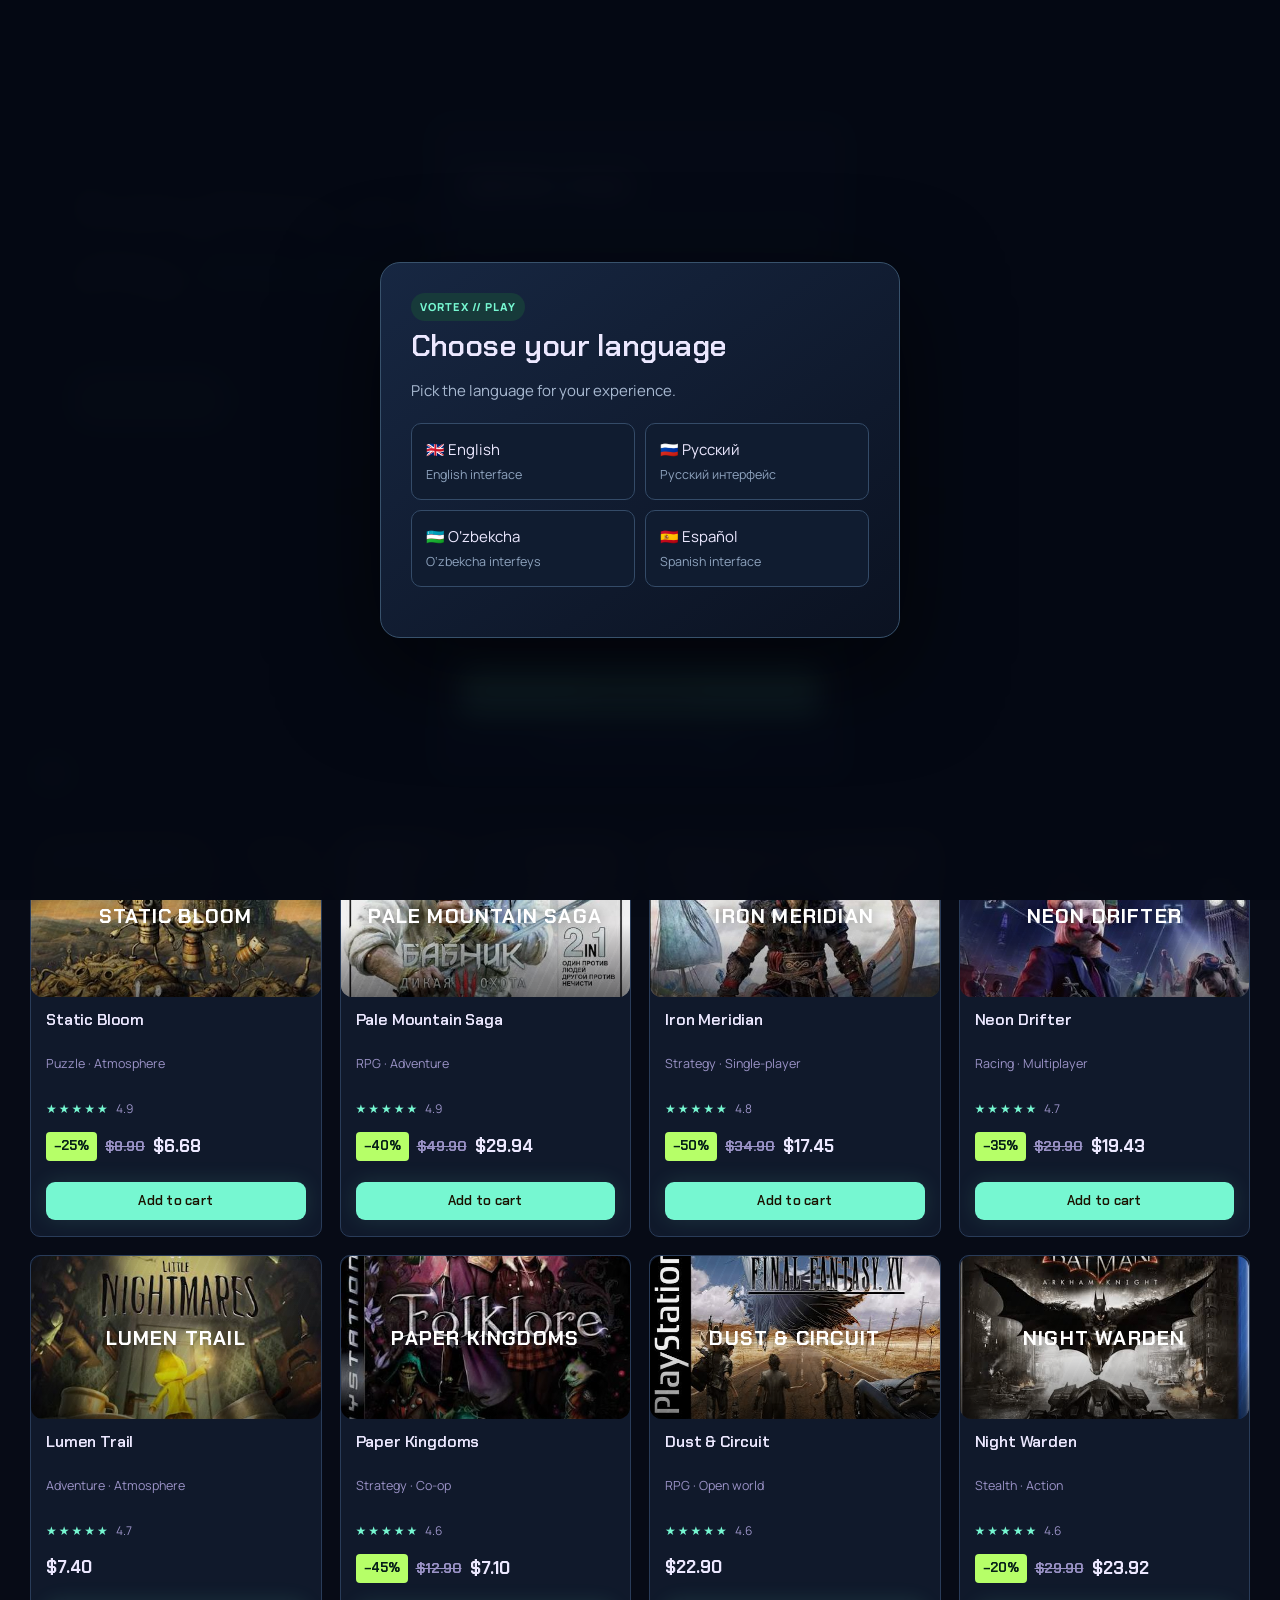
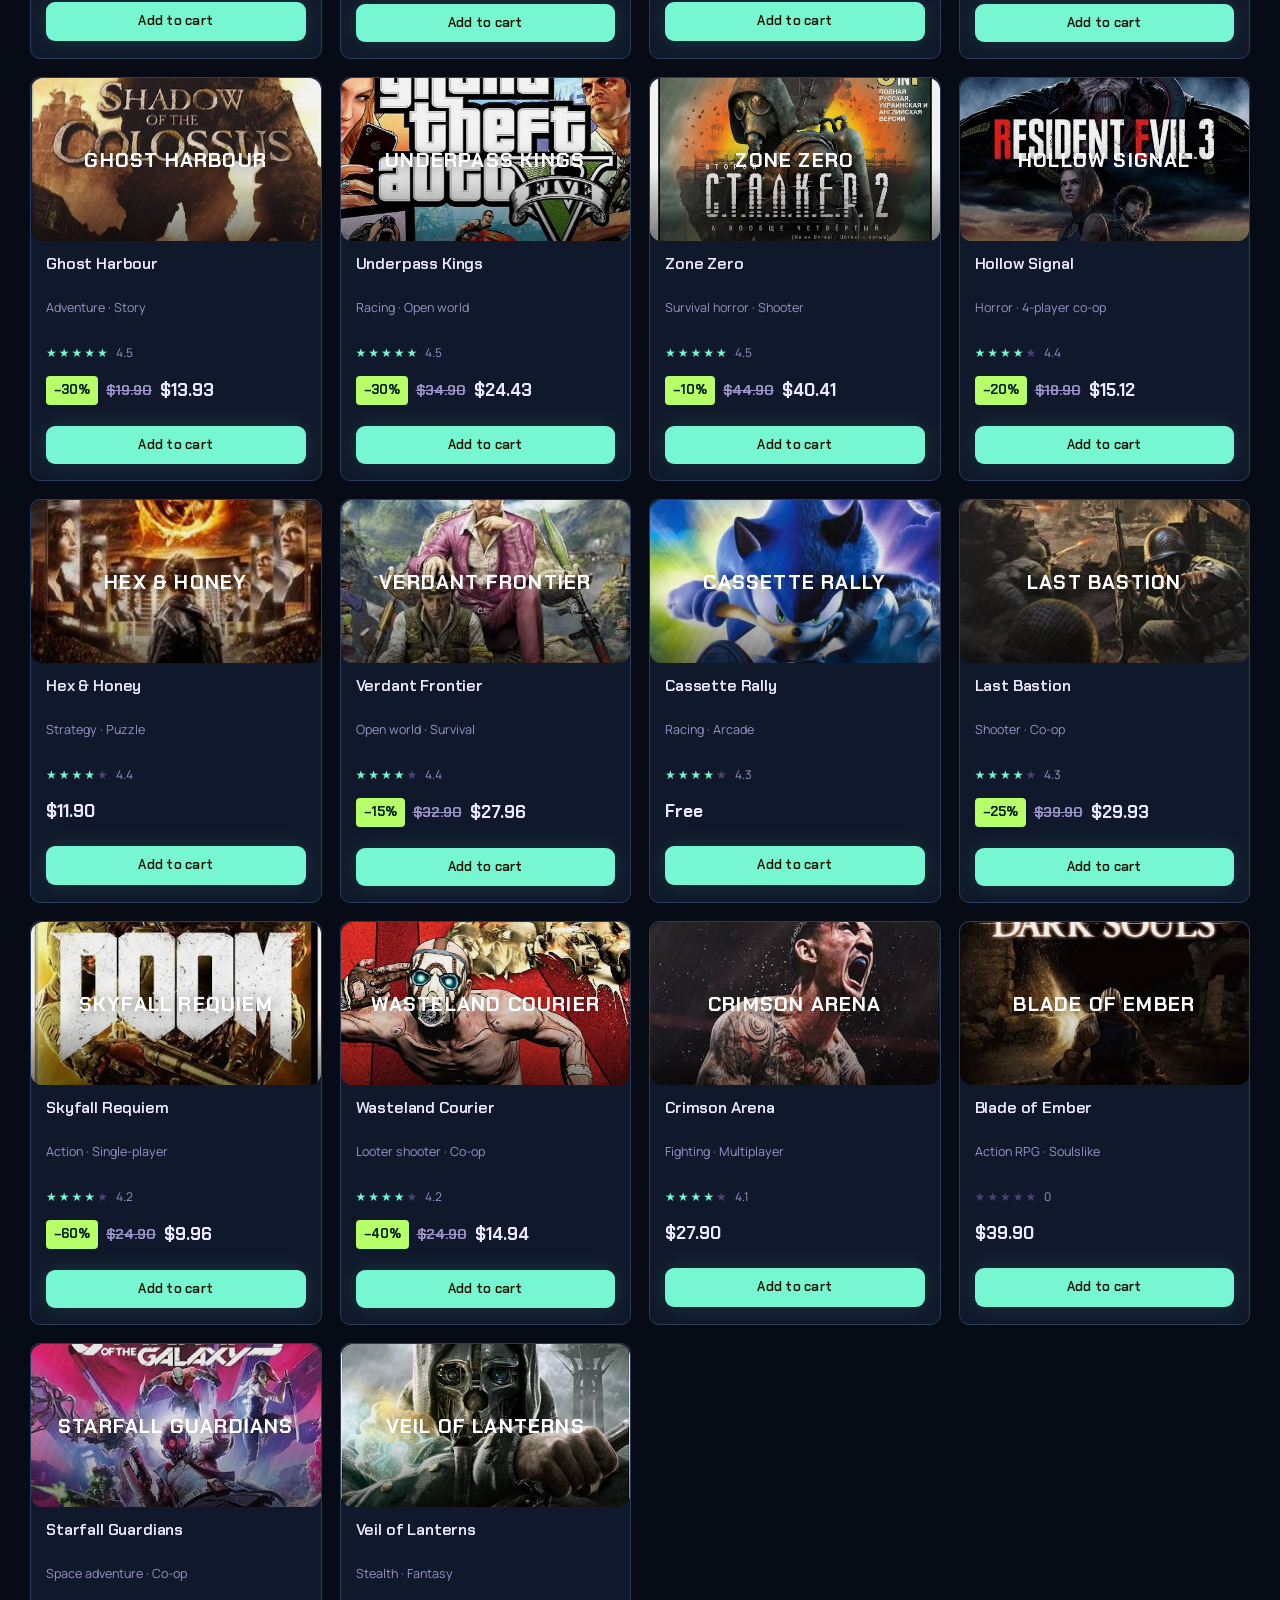
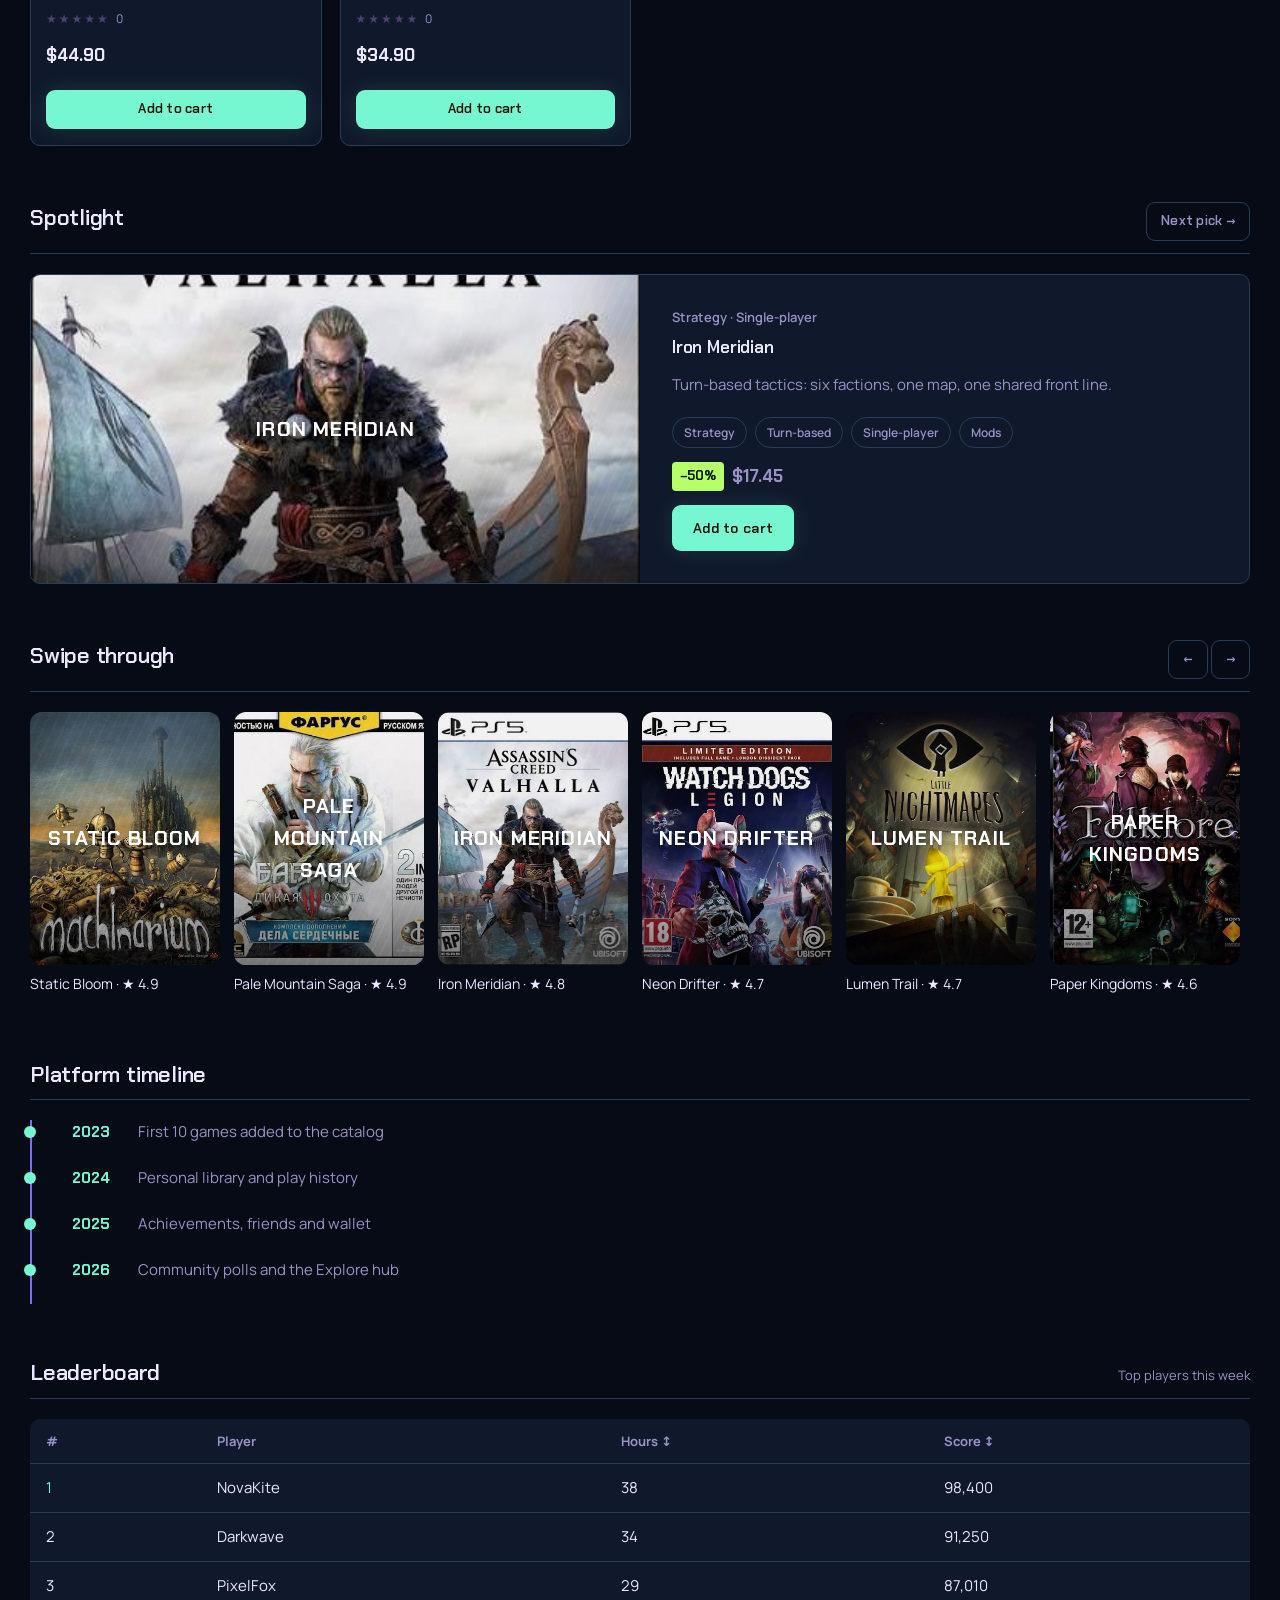
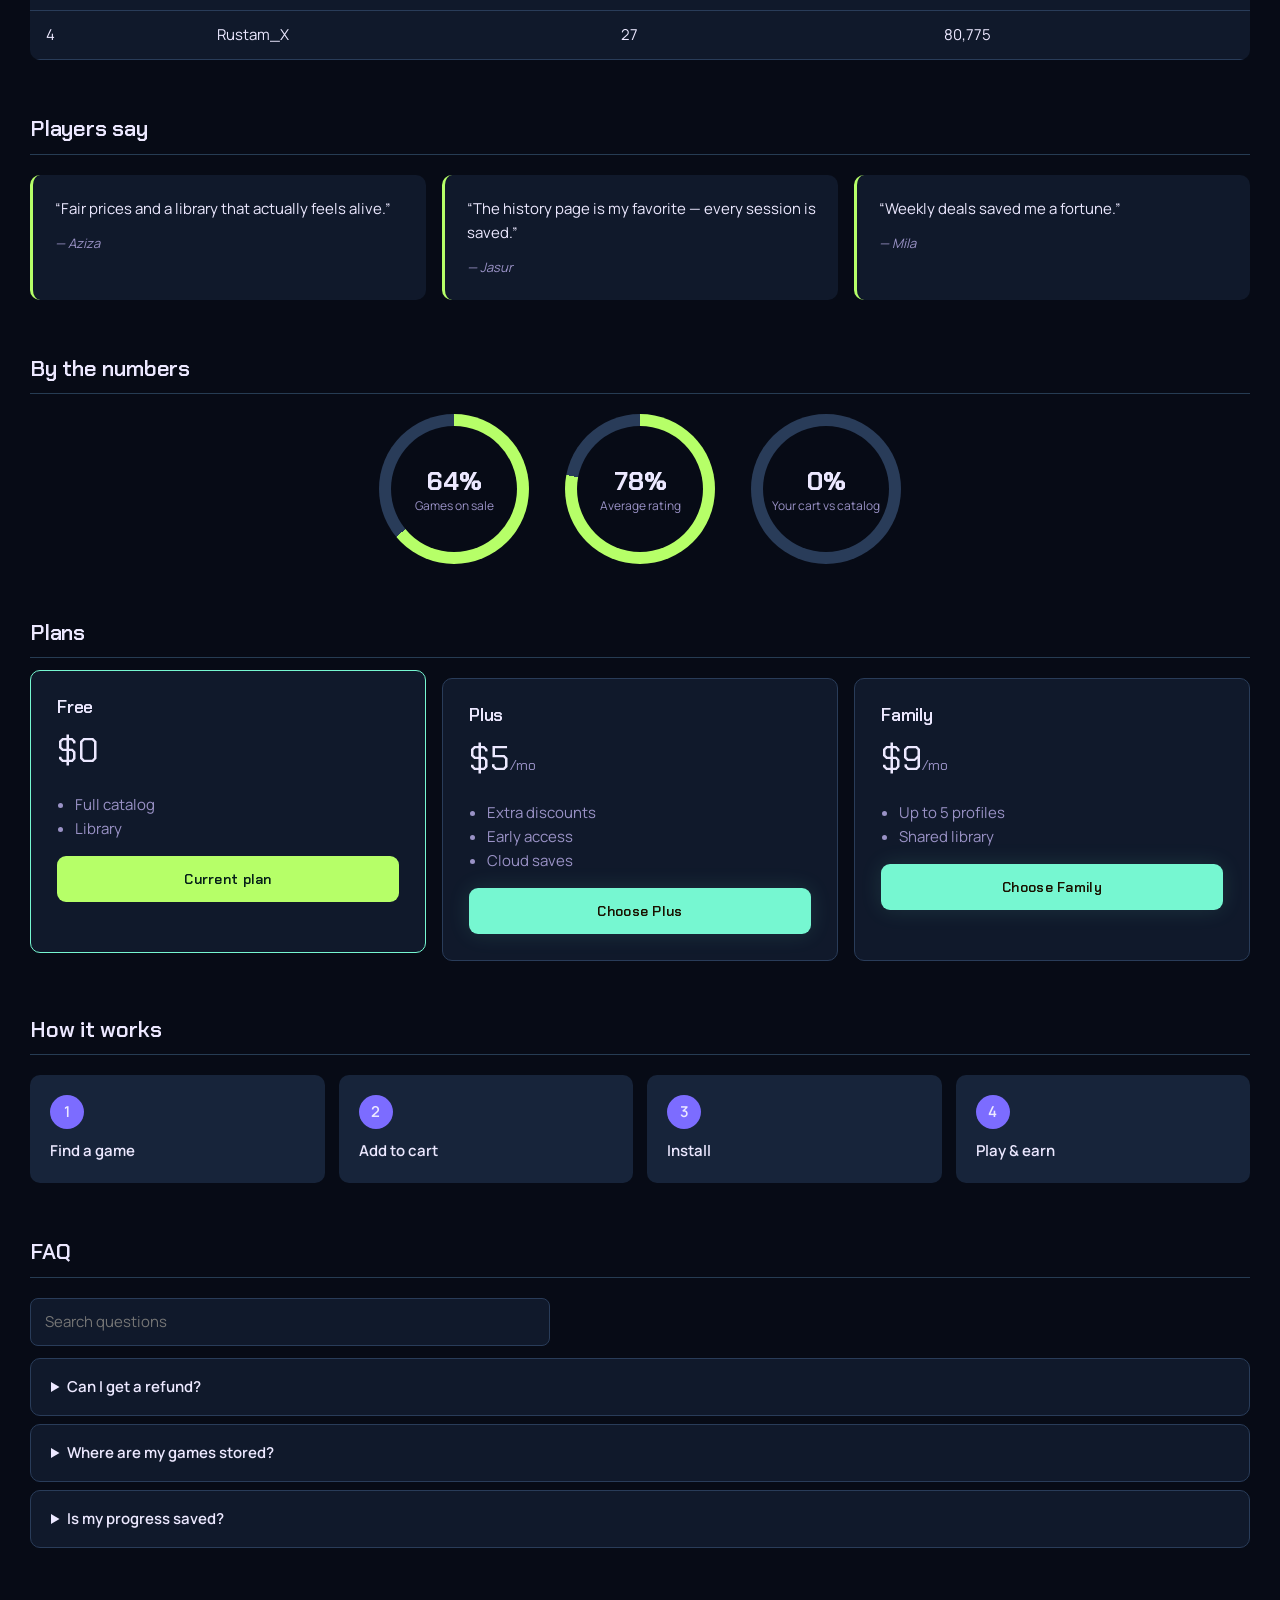
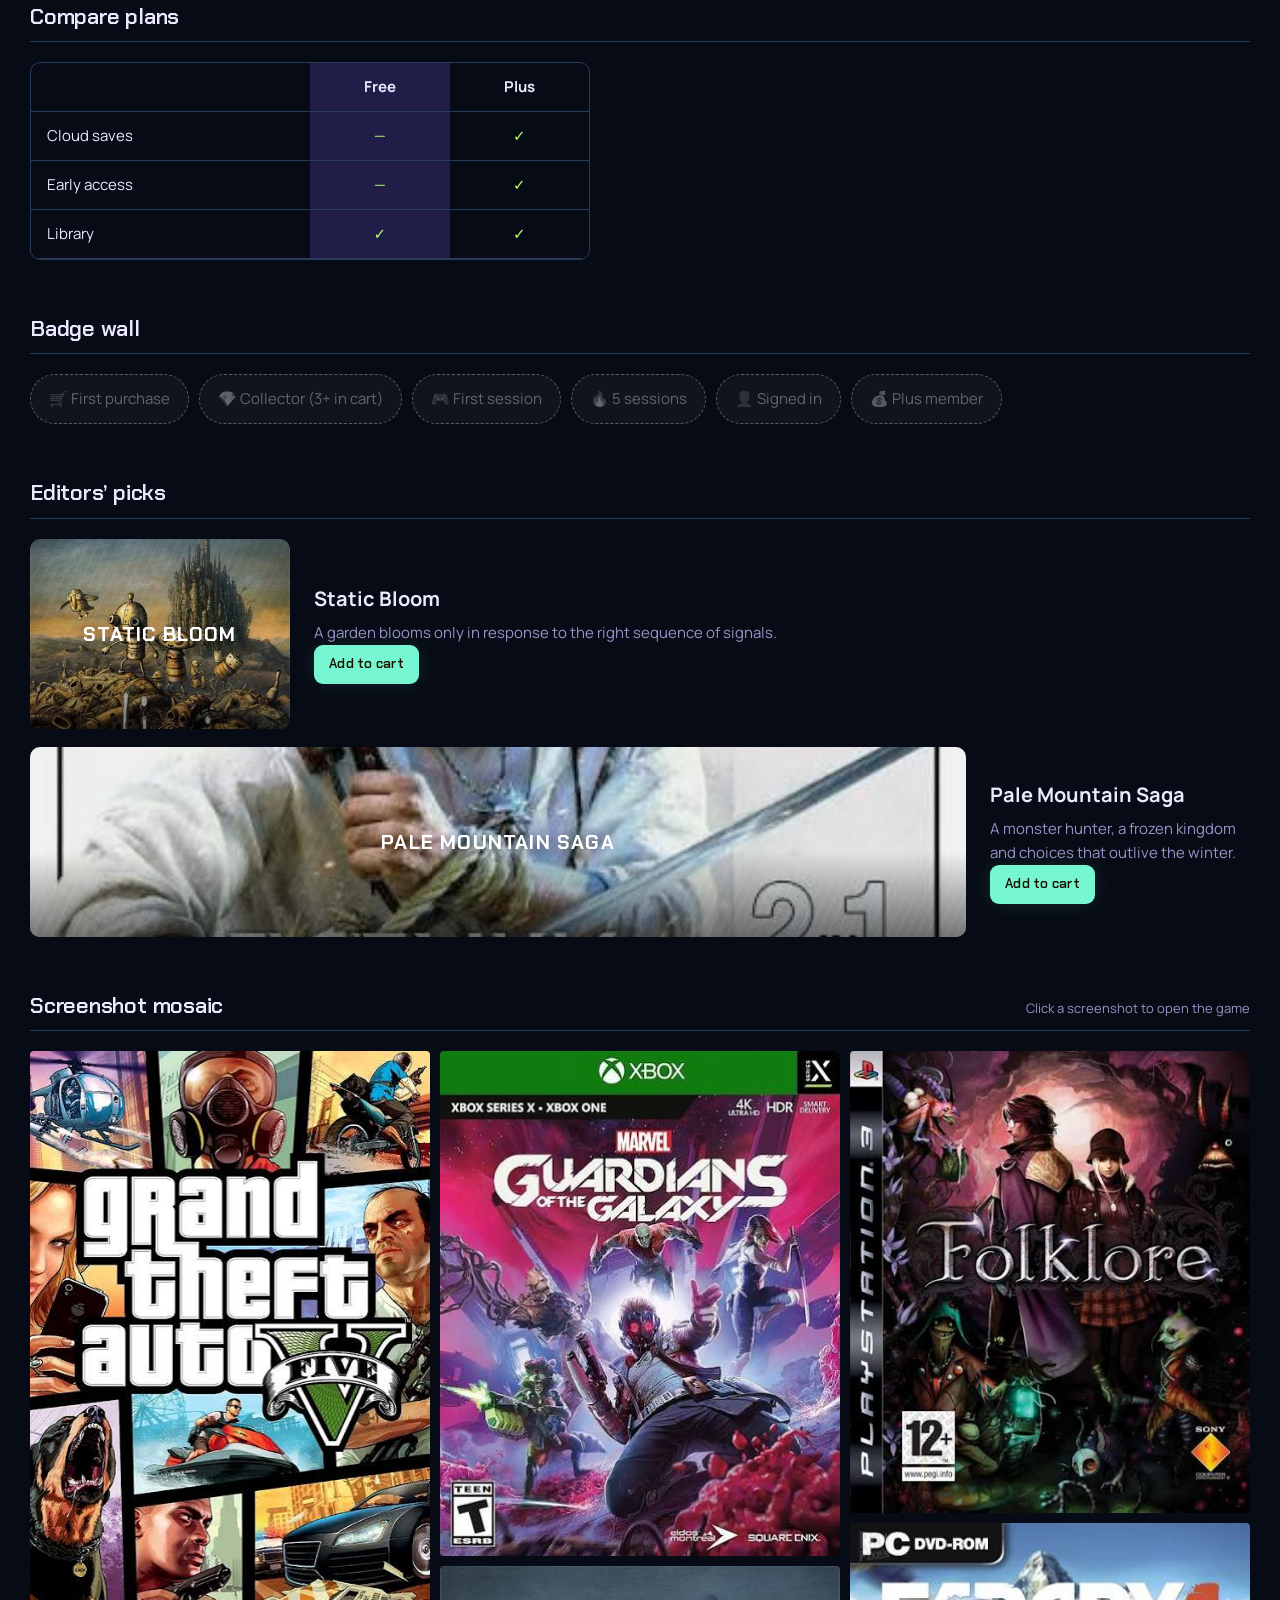
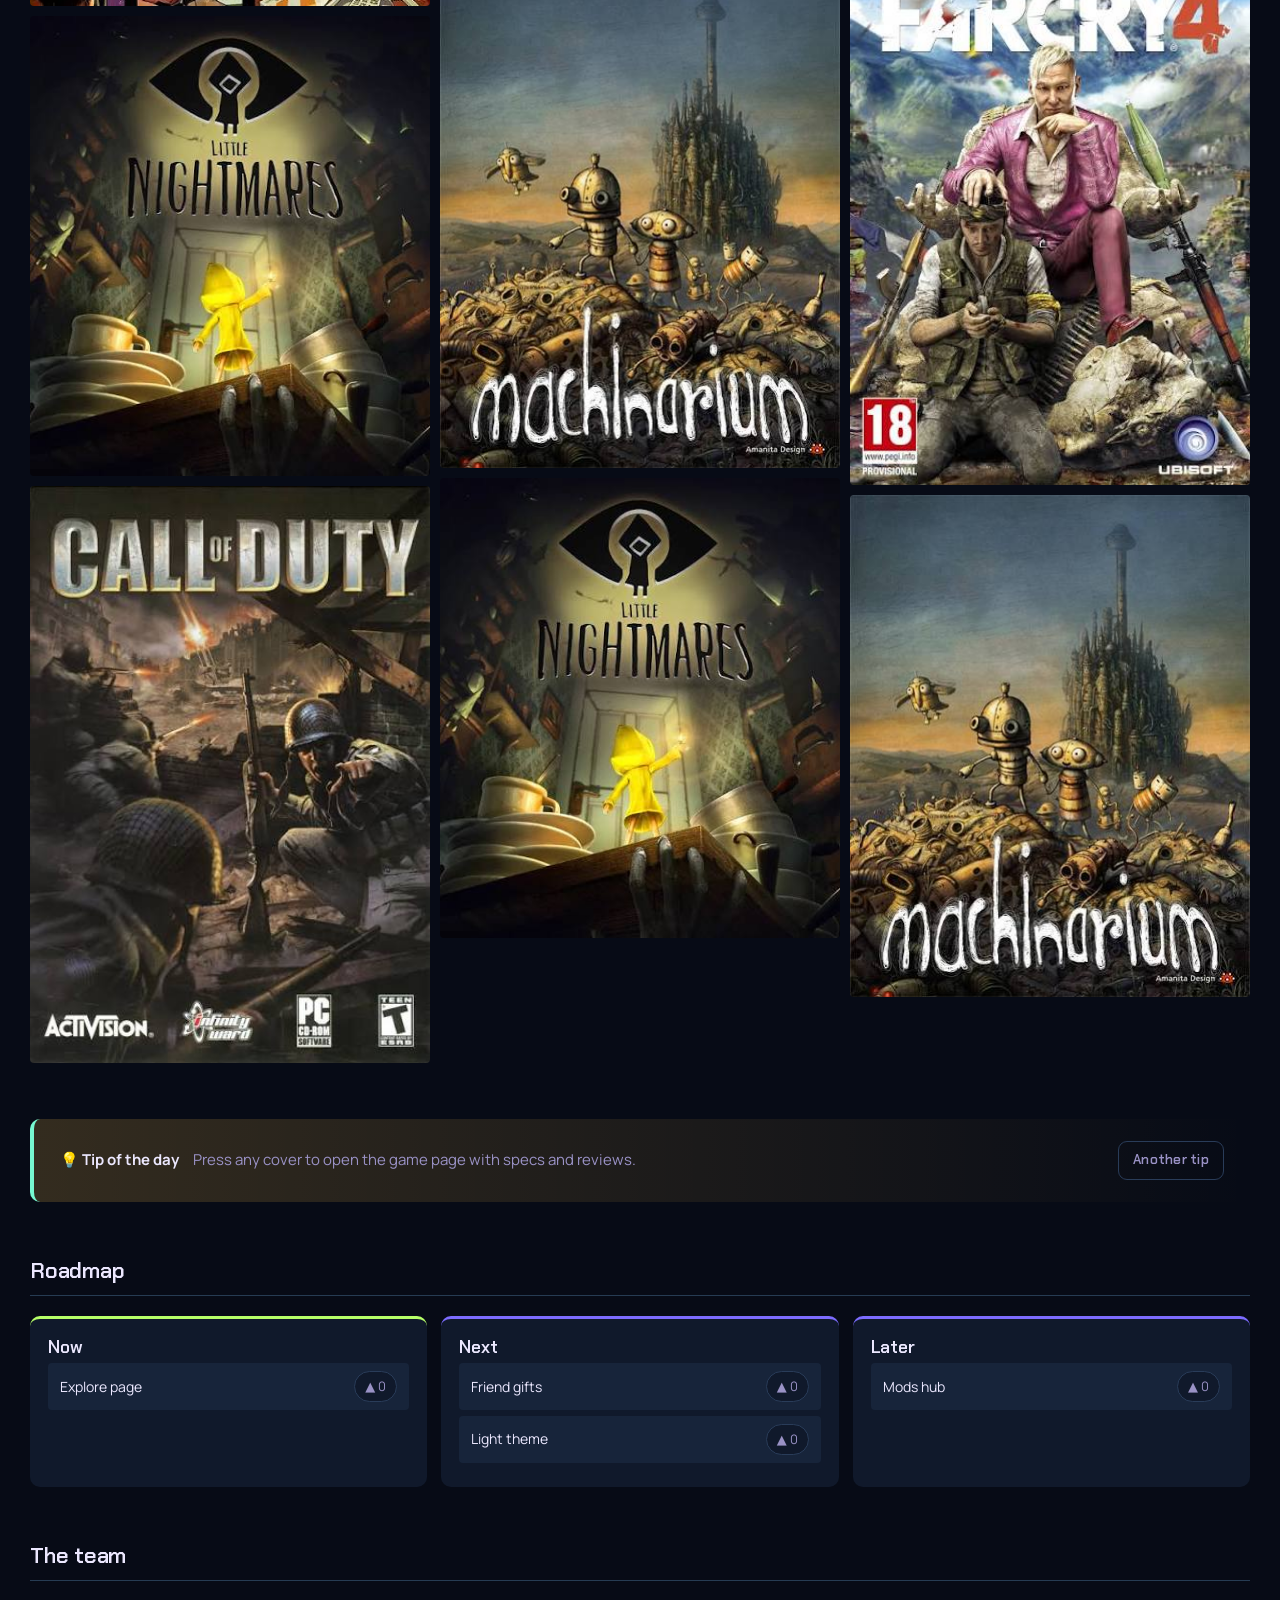
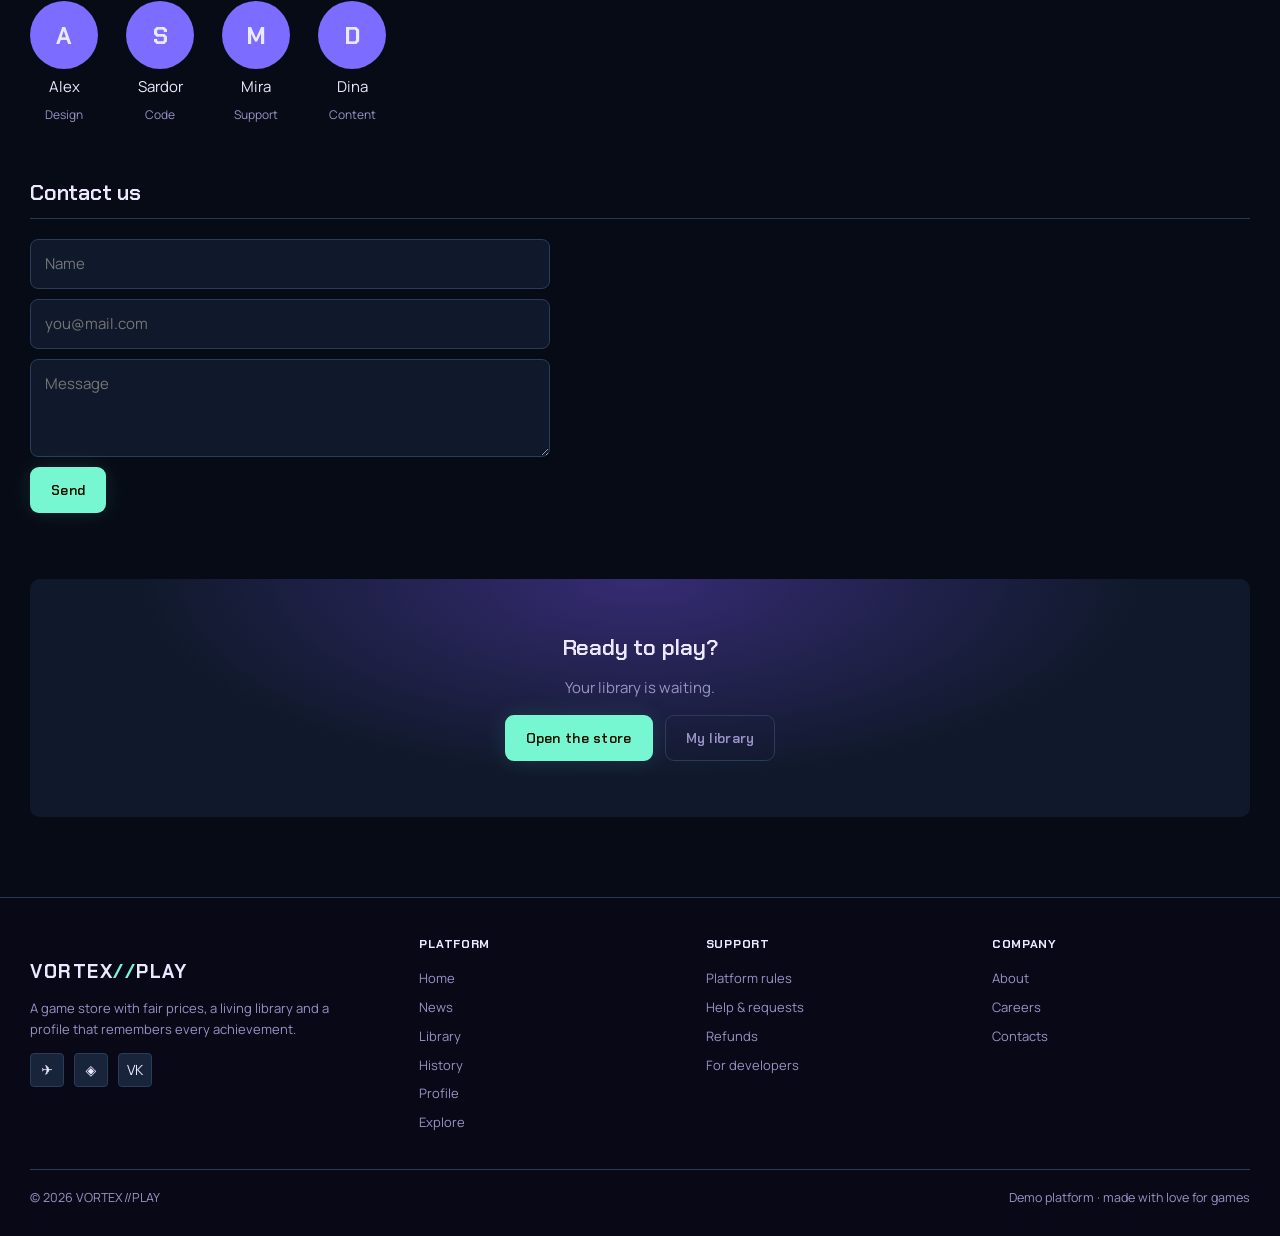
==== explore.html @ 657681e9 "Vortex-play" ====
<!DOCTYPE html>
<html lang="en">
<head>
<meta charset="utf-8">
<meta name="description" content="VORTEX//PLAY explore: genres, rankings, plans, roadmap and community in one page.">
<meta name="viewport" content="width=device-width, initial-scale=1">
<title>VORTEX//PLAY — explore</title>
<link rel="preconnect" href="https://fonts.googleapis.com">
<link rel="preconnect" href="https://fonts.gstatic.com" crossorigin>
<link href="https://fonts.googleapis.com/css2?family=Chakra+Petch:wght@500;600;700&family=Manrope:wght@400;500;600;700&display=swap" rel="stylesheet">
<link rel="icon" href="data:image/svg+xml,%3Csvg xmlns='http://www.w3.org/2000/svg' viewBox='0 0 32 32'%3E%3Ctext y='26' font-size='26'%3E%F0%9F%8E%AE%3C/text%3E%3C/svg%3E">
<link rel="stylesheet" href="style.css">
<link rel="stylesheet" href="refresh.css">
<link rel="stylesheet" href="explore.css">
</head>
<body data-page="explore">

<header class="topbar">
  <div class="topbar__inner">
    <a class="logo" href="index.html">VORTEX<span>//</span>PLAY</a>
    <nav class="nav" id="main-nav">
      <a href="index.html">Home</a>
      <a href="news.html">News</a>
      <a href="library.html">Library</a>
      <a href="history.html">History</a>
      <a href="profile.html">Profile</a>
      <a href="explore.html" aria-current="page">Explore</a>
    </nav>
    <div class="session" data-session></div>
    <button class="burger" type="button" data-burger aria-expanded="false" aria-controls="main-nav" aria-label="Open menu"><span class="burger__lines"></span></button>
  </div>
</header>

<main class="shell x">

<!-- 1 hero -->
<section class="x-hero"><div><p class="hero__kicker">Explore</p><h1>Everything about play, <em>one page</em></h1><p>Genres, charts, plans, roadmap and community — a tour of the whole platform.</p><a class="btn btn--primary" href="#x-finder">Start exploring</a> <button class="btn btn--ghost" type="button" id="x-surprise">🎲 Surprise me</button></div><div class="x-hero__chips"><span>22 games</span><span>5 pages</span><span>24/7</span></div></section>

<!-- 2 ticker -->
<section class="x-ticker" aria-label="Genres"><div class="x-ticker__track" id="x-ticker"></div></section>

<!-- 3 finder -->
<section class="section" id="x-finder"><div class="section__head"><h2>Game finder</h2><span class="section__note" id="x-count"></span></div><div class="x-find"><input id="x-q" type="search" placeholder="Search by title, genre or studio" aria-label="Search games"><select id="x-sort" aria-label="Sort"><option value="rating">Top rated</option><option value="cheap">Cheapest first</option><option value="deal">Biggest discount</option><option value="name">A–Z</option></select></div><div class="filters" id="x-tags" role="group" aria-label="Filter by tag"></div><div class="grid" id="x-grid"></div><p class="feed__empty" id="x-empty" hidden>No games match. Clear the search or pick “All”.</p></section>
<!-- 4 spotlight -->
<section class="section"><div class="section__head"><h2>Spotlight</h2><button class="btn btn--ghost btn--small" type="button" id="x-next">Next pick →</button></div><article class="x-spot" id="x-spot"></article></section>
<!-- 5 carousel -->
<section class="section"><div class="section__head"><h2>Swipe through</h2><span><button class="btn btn--ghost btn--small" type="button" data-rail="-1" aria-label="Scroll left">←</button> <button class="btn btn--ghost btn--small" type="button" data-rail="1" aria-label="Scroll right">→</button></span></div><div class="x-rail" id="x-rail"></div></section>
<!-- 6 timeline -->
<section class="section"><div class="section__head"><h2>Platform timeline</h2></div><ol class="x-time"><li><b>2023</b><span>First 10 games added to the catalog</span></li><li><b>2024</b><span>Personal library and play history</span></li><li><b>2025</b><span>Achievements, friends and wallet</span></li><li><b>2026</b><span>Community polls and the Explore hub</span></li></ol></section>

<!-- 7 leaderboard -->
<section class="section"><div class="section__head"><h2>Leaderboard</h2><span class="section__note">Top players this week</span></div><table class="x-table"><thead><tr><th>#</th><th>Player</th><th><button type="button" data-sort="2">Hours ↕</button></th><th><button type="button" data-sort="3">Score ↕</button></th></tr></thead><tbody id="x-lb"><tr><td>1</td><td>NovaKite</td><td>38</td><td>98,400</td></tr><tr><td>2</td><td>Darkwave</td><td>34</td><td>91,250</td></tr><tr><td>3</td><td>PixelFox</td><td>29</td><td>87,010</td></tr><tr><td>4</td><td>Rustam_X</td><td>27</td><td>80,775</td></tr></tbody></table></section>

<!-- 8 quotes -->
<section class="section"><div class="section__head"><h2>Players say</h2></div><div class="x-quotes"><blockquote>“Fair prices and a library that actually feels alive.”<cite>— Aziza</cite></blockquote><blockquote>“The history page is my favorite — every session is saved.”<cite>— Jasur</cite></blockquote><blockquote>“Weekly deals saved me a fortune.”<cite>— Mila</cite></blockquote></div></section>

<!-- 9 rings -->
<section class="section"><div class="section__head"><h2>By the numbers</h2></div><div class="x-rings"><div data-ring="sale"><b>0%</b><span>Games on sale</span></div><div data-ring="rate"><b>0%</b><span>Average rating</span></div><div data-ring="cart"><b>0%</b><span>Your cart vs catalog</span></div></div></section>

<!-- 10 plans -->
<section class="section"><div class="section__head"><h2>Plans</h2></div><div class="x-plans" id="x-plans"></div><p class="section__note" id="x-plan-note" role="status"></p></section>

<!-- 11 steps -->
<section class="section"><div class="section__head"><h2>How it works</h2></div><ol class="x-steps"><li>Find a game</li><li>Add to cart</li><li>Install</li><li>Play &amp; earn</li></ol></section>

<!-- 12 faq -->
<section class="section"><div class="section__head"><h2>FAQ</h2></div><input class="x-faqq" id="x-faqq" type="search" placeholder="Search questions" aria-label="Search questions"><div class="x-faq" id="x-faq"><details><summary>Can I get a refund?</summary><p>Yes, within 14 days if you played less than 2 hours.</p></details><details><summary>Where are my games stored?</summary><p>In your Library, with disk space shown on the left.</p></details><details><summary>Is my progress saved?</summary><p>Every session is saved on the History page.</p></details></div></section>

<!-- 13 compare -->
<section class="section"><div class="section__head"><h2>Compare plans</h2></div><div class="x-cmp" id="x-cmp"><div></div><b>Free</b><b>Plus</b><span>Cloud saves</span><i>—</i><i>✓</i><span>Early access</span><i>—</i><i>✓</i><span>Library</span><i>✓</i><i>✓</i></div></section>

<!-- 14 badges -->
<section class="section"><div class="section__head"><h2>Badge wall</h2></div><div class="x-badges" id="x-badges"></div></section>

<!-- 15 picks -->
<section class="section"><div class="section__head"><h2>Editors’ picks</h2></div><div class="x-zig" id="x-zig"></div></section>
<!-- 16 mosaic -->
<section class="section"><div class="section__head"><h2>Screenshot mosaic</h2><span class="section__note">Click a screenshot to open the game</span></div><div class="x-mosaic" id="x-mosaic"></div></section>
<!-- 17 tip -->
<section class="section"><aside class="x-tip"><b>💡 Tip of the day</b><p id="x-tip"></p><button class="btn btn--ghost btn--small" type="button" id="x-tip-next">Another tip</button></aside></section>

<!-- 18 roadmap -->
<section class="section"><div class="section__head"><h2>Roadmap</h2></div><div class="x-road" id="x-road"></div></section>

<!-- 19 team -->
<section class="section"><div class="section__head"><h2>The team</h2></div><ul class="x-team"><li><i>A</i>Alex<span>Design</span></li><li><i>S</i>Sardor<span>Code</span></li><li><i>M</i>Mira<span>Support</span></li><li><i>D</i>Dina<span>Content</span></li></ul></section>

<!-- 20 contact -->
<section class="section"><div class="section__head"><h2>Contact us</h2></div><form class="x-form" id="x-form"><input type="text" placeholder="Name" required><input type="email" placeholder="you@mail.com" required><textarea rows="3" placeholder="Message" required></textarea><button class="btn btn--primary" type="submit">Send</button><span id="x-status" role="status"></span></form></section>

<!-- 21 cta -->
<section class="x-cta"><h2>Ready to play?</h2><p>Your library is waiting.</p><div><a class="btn btn--primary" href="index.html">Open the store</a><a class="btn btn--ghost" href="library.html">My library</a></div></section>

</main>

<footer class="footer">
  <div class="shell footer__top">
    <div class="footer__brand">
      <p class="logo">VORTEX<span>//</span>PLAY</p>
      <p class="footer__about">A game store with fair prices, a living library and a profile that remembers every achievement.</p>
      <div class="footer__social" aria-label="Social media">
        <a href="#" aria-label="Telegram">✈</a>
        <a href="#" aria-label="Discord">◈</a>
        <a href="#" aria-label="VK">VK</a>
      </div>
    </div>
    <nav class="footer__col" aria-label="Site sections">
      <h3>Platform</h3>
      <a href="index.html">Home</a>
      <a href="news.html">News</a>
      <a href="library.html">Library</a>
      <a href="history.html">History</a>
      <a href="profile.html">Profile</a>
      <a href="explore.html">Explore</a>
    </nav>
    <nav class="footer__col" aria-label="Support">
      <h3>Support</h3>
      <a href="#">Platform rules</a>
      <a href="#">Help &amp; requests</a>
      <a href="#">Refunds</a>
      <a href="#">For developers</a>
    </nav>
    <nav class="footer__col" aria-label="Company">
      <h3>Company</h3>
      <a href="#">About</a>
      <a href="#">Careers</a>
      <a href="#">Contacts</a>
    </nav>
  </div>
  <div class="shell footer__bottom">
    <span>© 2026 VORTEX//PLAY</span>
    <span>Demo platform · made with love for games</span>
  </div>
</footer>

<script src="app.js"></script>
<script src="fpgames.js"></script>
<script src="refresh.js"></script>

</body>
</html>
---- style.css ----
:root {
  --void: #0a0818;
  --panel: #14102b;
  --panel-2: #1c1740;
  --line: #2e2760;
  --text: #ece8ff;
  --muted: #9a92c6;
  --amber: #ffc247;
  --violet: #7b5cff;
  --mint: #4fe0b0;
  --danger: #ff4d6d;

  --radius-s: 4px;
  --radius-m: 10px;
  --shell: 1220px;
  --nav-h: 64px;

  --font-display: "Chakra Petch", "Segoe UI", sans-serif;
  --font-body: "Manrope", system-ui, sans-serif;
}

* { box-sizing: border-box; }

html { scroll-behavior: smooth; }

body {
  margin: 0;
  min-height: 100vh;
  background: var(--void);
  background-image:
    radial-gradient(900px 500px at 12% -10%, rgba(123, 92, 255, .22), transparent 60%),
    radial-gradient(700px 400px at 95% 0%, rgba(255, 194, 71, .10), transparent 55%);
  background-attachment: fixed;
  color: var(--text);
  font-family: var(--font-body);
  font-size: 15px;
  line-height: 1.6;
  -webkit-font-smoothing: antialiased;
}

body.is-locked { overflow: hidden; }

h1, h2, h3, h4 {
  font-family: var(--font-display);
  font-weight: 600;
  letter-spacing: -0.01em;
  line-height: 1.15;
  margin: 0;
}

a { color: inherit; text-decoration: none; }

img { max-width: 100%; display: block; }

button, input, select, textarea { font: inherit; color: inherit; }

:focus-visible {
  outline: 2px solid var(--amber);
  outline-offset: 3px;
  border-radius: 2px;
}

.shell {
  width: min(100% - 40px, var(--shell));
  margin-inline: auto;
}



.topbar {
  position: sticky;
  top: 0;
  z-index: 40;
  height: var(--nav-h);
  display: flex;
  align-items: center;
  background: rgba(10, 8, 24, .82);
  backdrop-filter: blur(14px);
  border-bottom: 1px solid var(--line);
}

.topbar__inner {
  display: flex;
  align-items: center;
  gap: 28px;
  width: min(100% - 40px, var(--shell));
  margin-inline: auto;
}

.logo {
  font-family: var(--font-display);
  font-size: 19px;
  font-weight: 700;
  letter-spacing: .04em;
  white-space: nowrap;
}

.logo span { color: var(--amber); }

.nav {
  display: flex;
  gap: 4px;
  margin-right: auto;
  overflow-x: auto;
  scrollbar-width: none;
}

.nav::-webkit-scrollbar { display: none; }

.nav a {
  position: relative;
  padding: 8px 14px;
  border-radius: var(--radius-s);
  color: var(--muted);
  font-size: 14px;
  font-weight: 600;
  white-space: nowrap;
  transition: color .15s, background .15s;
}

.nav a:hover { color: var(--text); background: var(--panel-2); }

.nav a[aria-current="page"] { color: var(--text); }

.nav a[aria-current="page"]::after {
  content: "";
  position: absolute;
  left: 14px;
  right: 14px;
  bottom: -1px;
  height: 2px;
  background: var(--amber);
}

.session {
  display: flex;
  align-items: center;
  gap: 10px;
  font-size: 13px;
  color: var(--muted);
}

.session__avatar {
  width: 32px;
  height: 32px;
  border-radius: var(--radius-s);
  display: grid;
  place-items: center;
  background: linear-gradient(140deg, var(--violet), #ff6a9c);
  font-family: var(--font-display);
  font-weight: 700;
  color: #fff;
}

.session__name { color: var(--text); font-weight: 600; }

.session__wallet { color: var(--mint); font-weight: 600; }



.btn {
  display: inline-flex;
  align-items: center;
  justify-content: center;
  gap: 8px;
  padding: 11px 20px;
  border: 1px solid transparent;
  border-radius: var(--radius-s);
  background: var(--panel-2);
  font-family: var(--font-display);
  font-size: 14px;
  font-weight: 600;
  letter-spacing: .02em;
  cursor: pointer;
  transition: background .15s, border-color .15s, transform .08s;
}

.btn:hover { background: #26205a; }
.btn:active { transform: translateY(1px); }

.btn--primary { background: var(--amber); color: #1a1200; }
.btn--primary:hover { background: #ffd071; }

.btn--play { background: var(--mint); color: #062018; }
.btn--play:hover { background: #6cecc2; }

.btn--ghost { background: transparent; border-color: var(--line); color: var(--muted); }
.btn--ghost:hover { background: var(--panel-2); color: var(--text); }

.btn--block { width: 100%; }



.section { margin-top: 56px; }

.section__head {
  display: flex;
  align-items: baseline;
  justify-content: space-between;
  gap: 16px;
  padding-bottom: 12px;
  margin-bottom: 20px;
  border-bottom: 1px solid var(--line);
}

.section__head h2 { font-size: 22px; }

.section__head a { font-size: 13px; color: var(--muted); font-weight: 600; }
.section__head a:hover { color: var(--amber); }



.cover {
  position: relative;
  aspect-ratio: 16 / 9;
  border-radius: var(--radius-s);
  overflow: hidden;
  display: grid;
  place-items: center;
  background: var(--panel-2);
}

.cover::before {
  content: "";
  position: absolute;
  inset: 0;
  background: linear-gradient(0deg, rgba(0,0,0,.55), rgba(0,0,0,.05) 45%);
  z-index: 0;
}

.cover::after {
  content: "";
  position: absolute;
  inset: 0;
  background: repeating-linear-gradient(115deg, rgba(255, 255, 255, .05) 0 2px, transparent 2px 9px);
  mix-blend-mode: overlay;
}

.cover[data-game] {
  cursor: pointer;
  transition: filter .15s, transform .1s;
}

.cover[data-game]:hover { filter: brightness(1.12); }
.cover[data-game]:active { transform: scale(.99); }
.cover[data-game]:focus-visible { outline: 2px solid var(--amber); outline-offset: 2px; }

.cover__title {
  position: relative;
  z-index: 1;
  padding: 0 14px;
  font-family: var(--font-display);
  font-size: clamp(14px, 2.2vw, 20px);
  font-weight: 700;
  letter-spacing: .06em;
  text-align: center;
  text-transform: uppercase;
  color: #fff;
  text-shadow: 0 2px 14px rgba(0, 0, 0, .6);
}



.cover {
  background-color: #1b1638;
  background-size: cover;
  background-position: center;
  background-repeat: no-repeat;
}

.cover__hint {
  position: absolute;
  z-index: 2;
  right: 8px;
  bottom: 8px;
  padding: 3px 9px;
  border-radius: 999px;
  background: rgba(10, 8, 24, .72);
  border: 1px solid rgba(236, 232, 255, .22);
  font-size: 11px;
  color: var(--text);
  opacity: 0;
  transform: translateY(4px);
  transition: opacity .16s, transform .16s;
}

.cover[data-game]:hover .cover__hint,
.cover[data-game]:focus-visible .cover__hint { opacity: 1; transform: none; }



.about-site__card {
  display: flex;
  flex-wrap: wrap;
  gap: 28px;
  justify-content: space-between;
  align-items: flex-start;
  padding: 30px 32px;
  border: 1px solid var(--line);
  border-radius: var(--radius-m);
  background: var(--panel);
  background-image: radial-gradient(500px 260px at 100% 0%, rgba(123, 92, 255, .16), transparent 60%);
}

.about-site__text-block { flex: 1 1 360px; }
.about-site__text-block h2 { margin: 6px 0 12px; font-size: clamp(20px, 3vw, 26px); }

.about-site__text {
  margin: 0;
  max-width: 62ch;
  color: var(--muted);
  font-size: 14px;
}

.about-site__stats {
  display: flex;
  flex-wrap: wrap;
  gap: 24px;
  margin: 4px 0 0;
  padding: 0;
  list-style: none;
}

.about-site__stats li {
  display: flex;
  flex-direction: column;
  min-width: 140px;
}

.about-site__stats b { font-family: var(--font-display); font-size: 28px; line-height: 1.1; }
.about-site__stats span { font-size: 12px; color: var(--muted); }



.footer {
  margin-top: 80px;
  padding-top: 40px;
  border-top: 1px solid var(--line);
  background: rgba(10, 8, 24, .6);
}

.footer__top {
  display: grid;
  grid-template-columns: 1.4fr 1fr 1fr 1fr;
  gap: 28px;
  padding-bottom: 32px;
}

.footer__brand .logo { margin-bottom: 10px; }

.footer__about {
  max-width: 320px;
  margin: 0 0 14px;
  color: var(--muted);
  font-size: 13px;
}

.footer__social { display: flex; gap: 10px; }

.footer__social a {
  width: 34px;
  height: 34px;
  display: grid;
  place-items: center;
  border: 1px solid var(--line);
  border-radius: var(--radius-s);
  background: var(--panel-2);
  font-size: 14px;
  transition: border-color .15s, transform .15s;
}

.footer__social a:hover { border-color: var(--amber); transform: translateY(-2px); }

.footer__col h3 {
  margin: 0 0 12px;
  font-size: 12px;
  font-weight: 700;
  text-transform: uppercase;
  letter-spacing: .06em;
  color: var(--text);
}

.footer__col a {
  display: block;
  padding: 4px 0;
  font-size: 13px;
  color: var(--muted);
}

.footer__col a:hover { color: var(--amber); }

.footer__bottom {
  display: flex;
  flex-wrap: wrap;
  justify-content: space-between;
  gap: 12px;
  padding: 18px 0 28px;
  border-top: 1px solid var(--line);
  color: var(--muted);
  font-size: 12.5px;
}

@media (max-width: 760px) {
  .footer__top { grid-template-columns: 1fr 1fr; }
}

@media (max-width: 480px) {
  .about-site__card { padding: 24px 20px; }
  .footer__top { grid-template-columns: 1fr; }
  .footer__bottom { justify-content: center; text-align: center; }
}




.gate {
  position: fixed;
  inset: 0;
  z-index: 100;
  display: grid;
  place-items: center;
  padding: 20px;
  background: rgba(6, 5, 16, .86);
  backdrop-filter: blur(6px);
}

.gate[hidden] { display: none; }

.gate__card {
  width: min(100%, 420px);
  max-height: calc(100vh - 40px);
  overflow-y: auto;
  padding: 30px;
  border: 1px solid var(--line);
  border-radius: var(--radius-m);
  background: var(--panel);
  box-shadow: 0 30px 80px rgba(0, 0, 0, .6);
}

.gate__logo {
  font-family: var(--font-display);
  font-size: 22px;
  font-weight: 700;
  letter-spacing: .05em;
}

.gate__logo span { color: var(--amber); }

.gate__lead {
  margin: 8px 0 24px;
  color: var(--muted);
  font-size: 14px;
}

.field { margin-bottom: 16px; }

.field label {
  display: block;
  margin-bottom: 6px;
  font-size: 13px;
  font-weight: 600;
  color: var(--muted);
}

.field input {
  width: 100%;
  padding: 11px 13px;
  border: 1px solid var(--line);
  border-radius: var(--radius-s);
  background: var(--void);
  transition: border-color .15s;
}

.field input:focus { border-color: var(--violet); outline: none; }

.field input[aria-invalid="true"] { border-color: var(--danger); }

.field__error {
  display: block;
  margin-top: 6px;
  min-height: 16px;
  font-size: 12px;
  color: var(--danger);
}

.gate__row {
  display: flex;
  align-items: flex-start;
  gap: 9px;
  margin: 4px 0 20px;
  font-size: 13px;
  color: var(--muted);
}

.gate__row input { margin-top: 3px; accent-color: var(--amber); }

.gate__switch {
  margin: 18px 0 0;
  text-align: center;
  font-size: 13px;
  color: var(--muted);
}

.gate__switch button {
  border: 0;
  background: none;
  padding: 0;
  color: var(--amber);
  font-weight: 600;
  cursor: pointer;
}

.gate__switch button:hover { text-decoration: underline; }



.game-modal { padding: 0; align-items: stretch; }

.game-modal__card {
  position: relative;
  display: flex;
  flex-direction: column;
  width: min(100%, 760px);
  max-height: min(92vh, 900px);
  margin: auto;
  border: 1px solid var(--line);
  border-radius: var(--radius-m);
  background: var(--panel);
  box-shadow: 0 30px 90px rgba(0, 0, 0, .65);
  overflow: hidden;
}

.game-modal__close {
  position: absolute;
  top: 14px;
  right: 14px;
  z-index: 3;
  width: 36px;
  height: 36px;
  display: grid;
  place-items: center;
  border: 1px solid rgba(236, 232, 255, .25);
  border-radius: 50%;
  background: rgba(10, 8, 24, .7);
  backdrop-filter: blur(6px);
  font-size: 20px;
  line-height: 1;
  cursor: pointer;
  transition: background .15s, transform .15s;
}

.game-modal__close:hover { background: var(--danger); color: #fff; transform: scale(1.06); }

.game-modal__hero {
  position: relative;
  min-height: 230px;
  display: flex;
  align-items: flex-end;
  padding: 24px 26px 20px;
  background-size: cover;
  background-position: center;
  flex: none;
}

.game-modal__hero-text { position: relative; z-index: 1; }

.game-modal__genre {
  margin: 0 0 6px;
  font-size: 12px;
  font-weight: 700;
  letter-spacing: .06em;
  text-transform: uppercase;
  color: var(--amber);
}

.game-modal__card h2 { font-size: clamp(22px, 4vw, 32px); }

.game-modal__short {
  margin: 8px 0 0;
  max-width: 54ch;
  color: #cfc8f2;
  font-size: 14px;
}

.game-modal__scroll {
  flex: 1;
  min-height: 0;
  overflow-y: auto;
  padding: 22px 26px 26px;
}


.facts {
  display: grid;
  grid-template-columns: repeat(auto-fit, minmax(120px, 1fr));
  gap: 10px;
  margin: 0 0 18px;
  padding: 0;
  list-style: none;
}

.facts li {
  padding: 10px 12px;
  border: 1px solid var(--line);
  border-radius: var(--radius-s);
  background: var(--panel-2);
}

.facts span { display: block; font-size: 11px; color: var(--muted); }
.facts b { font-size: 14px; }

.game-modal__tags { margin: 0 0 20px; }
.game-modal__tags[hidden] { display: none; }


.tabs {
  display: flex;
  gap: 4px;
  margin-bottom: 18px;
  padding: 4px;
  border: 1px solid var(--line);
  border-radius: var(--radius-m);
  background: var(--void);
}

.tabs button {
  flex: 1;
  padding: 9px 12px;
  border: 0;
  border-radius: var(--radius-s);
  background: transparent;
  color: var(--muted);
  font-size: 13px;
  font-weight: 600;
  cursor: pointer;
  transition: background .15s, color .15s;
}

.tabs button:hover { color: var(--text); }
.tabs button[aria-selected="true"] { background: var(--violet); color: #fff; }

.pane[hidden] { display: none; }

.game-modal__text { margin: 0; color: var(--muted); }

.game-modal__sub { margin: 22px 0 10px; font-size: 15px; }

.features {
  display: grid;
  grid-template-columns: repeat(auto-fit, minmax(210px, 1fr));
  gap: 8px;
  margin: 0;
  padding: 0;
  list-style: none;
}

.features li {
  position: relative;
  padding-left: 20px;
  font-size: 13.5px;
  color: var(--muted);
}

.features li::before {
  content: "\25C6";
  position: absolute;
  left: 0;
  color: var(--mint);
  font-size: 10px;
}


.shots {
  display: grid;
  grid-template-columns: repeat(auto-fit, minmax(170px, 1fr));
  gap: 10px;
}

.shots img {
  width: 100%;
  aspect-ratio: 16 / 9;
  object-fit: cover;
  border: 1px solid var(--line);
  border-radius: var(--radius-s);
  transition: transform .18s, border-color .18s;
}

.shots img:hover { transform: scale(1.02); border-color: var(--violet); }


.specs { width: 100%; border-collapse: collapse; font-size: 13.5px; }
.specs tr { border-bottom: 1px solid var(--line); }
.specs tr:last-child { border-bottom: 0; }

.specs th {
  width: 42%;
  padding: 11px 0;
  text-align: left;
  font-weight: 600;
  color: var(--muted);
}

.specs td { padding: 11px 0; }


.score {
  display: flex;
  align-items: center;
  gap: 16px;
  margin-bottom: 18px;
  padding: 16px;
  border: 1px solid var(--line);
  border-radius: var(--radius-m);
  background: var(--panel-2);
}

.score > b { font-family: var(--font-display); font-size: 38px; line-height: 1; }
.score span { font-size: 12.5px; color: var(--muted); }
.score__stars span, .card__rating span:not(:last-child) { color: #4b4370; }
.score__stars span.is-on, .card__rating span.is-on { color: var(--amber); }

.reviews { display: grid; gap: 10px; }

.review {
  padding: 14px 16px;
  border: 1px solid var(--line);
  border-radius: var(--radius-m);
  background: var(--panel-2);
}

.review__head {
  display: flex;
  justify-content: space-between;
  gap: 10px;
  margin: 0 0 6px;
  font-size: 13px;
}

.review__head span { color: var(--muted); }
.review__text { margin: 0; font-size: 13.5px; color: var(--muted); }


.game-modal__buy {
  display: flex;
  align-items: center;
  gap: 12px;
  flex-wrap: wrap;
  flex: none;
  padding: 16px 26px;
  border-top: 1px solid var(--line);
  background: var(--void);
}

.game-modal__buy .price { margin-right: auto; }

.btn.is-added { background: var(--mint); border-color: var(--mint); color: #06281e; }



.session__cart {
  position: relative;
  width: 38px;
  height: 36px;
  display: grid;
  place-items: center;
  border: 1px solid var(--line);
  border-radius: var(--radius-s);
  background: var(--panel-2);
  cursor: pointer;
  transition: border-color .15s, background .15s;
}

.session__cart:hover { border-color: var(--amber); background: #221b4d; }
.session__cart-icon { font-size: 15px; line-height: 1; }

.session__cart-count {
  position: absolute;
  top: -7px;
  right: -7px;
  min-width: 19px;
  height: 19px;
  padding: 0 5px;
  display: grid;
  place-items: center;
  border-radius: 999px;
  background: var(--amber);
  color: #241a00;
  font-size: 11px;
  font-weight: 700;
}

.session__cart-count.is-empty { display: none; }

.drawer {
  position: fixed;
  inset: 0;
  z-index: 110;
  display: flex;
  justify-content: flex-end;
  background: rgba(6, 5, 16, .8);
  backdrop-filter: blur(5px);
}

.drawer[hidden] { display: none; }

.drawer__card {
  display: flex;
  flex-direction: column;
  width: min(100%, 420px);
  height: 100%;
  border-left: 1px solid var(--line);
  background: var(--panel);
  animation: drawer-in .22s ease;
}

@keyframes drawer-in { from { transform: translateX(28px); opacity: .4; } to { transform: none; opacity: 1; } }

.drawer__head {
  display: flex;
  align-items: center;
  justify-content: space-between;
  padding: 20px 22px;
  border-bottom: 1px solid var(--line);
}

.drawer__close {
  width: 34px;
  height: 34px;
  border: 1px solid var(--line);
  border-radius: var(--radius-s);
  background: var(--panel-2);
  font-size: 18px;
  cursor: pointer;
}

.drawer__close:hover { background: var(--danger); color: #fff; }

.drawer__body { flex: 1; overflow-y: auto; padding: 16px 22px; }
.drawer__empty { color: var(--muted); font-size: 14px; }

.cart-item {
  display: grid;
  grid-template-columns: 76px 1fr auto auto;
  align-items: center;
  gap: 12px;
  padding: 10px 0;
  border-bottom: 1px solid var(--line);
}

.cart-item__cover { aspect-ratio: 16 / 10; }
.cart-item__body b { display: block; font-size: 14px; }
.cart-item__body span { font-size: 12px; color: var(--muted); }
.cart-item__price { font-weight: 700; font-size: 14px; white-space: nowrap; }

.cart-item__remove {
  width: 28px;
  height: 28px;
  border: 1px solid var(--line);
  border-radius: var(--radius-s);
  background: transparent;
  color: var(--muted);
  cursor: pointer;
}

.cart-item__remove:hover { color: var(--danger); border-color: var(--danger); }

.drawer__foot { padding: 18px 22px 24px; border-top: 1px solid var(--line); background: var(--void); }

.drawer__total {
  display: flex;
  justify-content: space-between;
  align-items: baseline;
  margin: 0 0 14px;
  color: var(--muted);
  font-size: 14px;
}

.drawer__total b { font-family: var(--font-display); font-size: 24px; color: var(--text); }



.toast {
  position: fixed;
  left: 50%;
  bottom: 26px;
  z-index: 200;
  max-width: calc(100% - 32px);
  padding: 12px 20px;
  border: 1px solid var(--line);
  border-radius: 999px;
  background: var(--panel-2);
  box-shadow: 0 16px 40px rgba(0, 0, 0, .5);
  font-size: 13.5px;
  transform: translate(-50%, 20px);
  opacity: 0;
  pointer-events: none;
  transition: opacity .2s, transform .2s;
}

.toast.is-shown { opacity: 1; transform: translate(-50%, 0); }



.card__rating {
  display: flex;
  align-items: center;
  gap: 2px;
  margin: 6px 0 0;
  font-size: 12px;
}

.card__rating span:last-child { margin-left: 6px; color: var(--muted); }

.btn--small { padding: 8px 14px; font-size: 13px; }

.post__more {
  padding: 0;
  border: 0;
  background: none;
  color: var(--amber);
  font-size: 13px;
  font-weight: 600;
  cursor: pointer;
}

.post__more:hover { text-decoration: underline; }

@media (prefers-reduced-motion: reduce) {
  * { animation-duration: .01ms !important; transition-duration: .01ms !important; }
}

@media (max-width: 620px) {
  .game-modal__card { max-height: 100vh; border-radius: 0; }
  .game-modal__hero { min-height: 180px; padding: 20px; }
  .game-modal__scroll { padding: 18px 20px 22px; }
  .game-modal__buy { padding: 14px 20px; }
  .game-modal__buy .btn { flex: 1; }
  .cart-item { grid-template-columns: 60px 1fr auto; }
  .cart-item__price { grid-column: 2; }
}




.burger {
  display: none;
  width: 40px;
  height: 36px;
  padding: 0;
  border: 1px solid var(--line);
  border-radius: var(--radius-s);
  background: var(--panel);
  cursor: pointer;
}

.burger__lines,
.burger__lines::before,
.burger__lines::after {
  display: block;
  width: 18px;
  height: 2px;
  margin-inline: auto;
  border-radius: 2px;
  background: var(--text);
  transition: transform .18s, opacity .18s;
}

.burger__lines { position: relative; }

.burger__lines::before,
.burger__lines::after {
  content: "";
  position: absolute;
  left: 0;
}

.burger__lines::before { top: -6px; }
.burger__lines::after { top: 6px; }

.burger[aria-expanded="true"] .burger__lines { background: transparent; }
.burger[aria-expanded="true"] .burger__lines::before { transform: translateY(6px) rotate(45deg); }
.burger[aria-expanded="true"] .burger__lines::after { transform: translateY(-6px) rotate(-45deg); }



@media (max-width: 760px) {
  .topbar__inner { gap: 12px; }

  .burger { display: grid; place-items: center; order: 3; }

  .logo { margin-right: auto; font-size: 17px; }

  .session { order: 2; }
  .session__wallet,
  .session__name { display: none; }

  
  .nav {
    position: absolute;
    top: var(--nav-h);
    left: 0;
    right: 0;
    display: none;
    flex-direction: column;
    gap: 0;
    overflow: visible;
    padding: 8px;
    border-bottom: 1px solid var(--line);
    background: rgba(10, 8, 24, .97);
    backdrop-filter: blur(14px);
    box-shadow: 0 20px 40px rgba(0, 0, 0, .45);
  }

  .nav.is-open { display: flex; }

  .nav a {
    padding: 14px 12px;
    border-radius: var(--radius-s);
    font-size: 16px;
    color: var(--text);
  }

  .nav a + a { border-top: 1px solid var(--line); }

  .nav a[aria-current="page"] { background: var(--panel-2); color: var(--amber); }
  .nav a[aria-current="page"]::after { display: none; }

  .section { margin-top: 40px; }
}

@media (prefers-reduced-motion: reduce) {
  * { animation-duration: .01ms !important; transition-duration: .01ms !important; }
  html { scroll-behavior: auto; }
}





.hero {
  display: grid;
  grid-template-columns: minmax(0, 1.55fr) minmax(0, 1fr);
  gap: 28px;
  margin-top: 36px;
}

.hero__cover { aspect-ratio: 16 / 8.2; }

.hero__cover .cover__title { font-size: clamp(22px, 4vw, 44px); }

.hero__picker {
  display: grid;
  grid-template-columns: repeat(3, 1fr);
  gap: 10px;
  margin: 10px 0 0;
  padding: 0;
  list-style: none;
}

.hero__picker button {
  width: 100%;
  padding: 0;
  border: 1px solid transparent;
  border-radius: var(--radius-s);
  background: none;
  cursor: pointer;
  opacity: .55;
  transition: opacity .15s, border-color .15s;
}

.hero__picker button:hover { opacity: .85; }

.hero__picker button[aria-pressed="true"] { opacity: 1; border-color: var(--amber); }

.hero__picker .cover { aspect-ratio: 16 / 7; }
.hero__picker .cover__title { font-size: 11px; letter-spacing: .1em; }

.hero__info {
  display: flex;
  flex-direction: column;
  padding: 26px;
  border: 1px solid var(--line);
  border-radius: var(--radius-m);
  background: var(--panel);
}

.hero__kicker {
  margin: 0 0 10px;
  font-size: 13px;
  font-weight: 600;
  color: var(--amber);
}

.hero__info h1 { font-size: clamp(28px, 3.4vw, 38px); }

.hero__text {
  margin: 14px 0 0;
  max-width: 44ch;
  color: var(--muted);
}

.tags {
  display: flex;
  flex-wrap: wrap;
  gap: 8px;
  margin: 20px 0 0;
  padding: 0;
  list-style: none;
}

.tags li {
  padding: 5px 11px;
  border: 1px solid var(--line);
  border-radius: 40px;
  font-size: 12px;
  font-weight: 600;
  color: var(--muted);
}

.hero__buy {
  display: flex;
  flex-wrap: wrap;
  gap: 10px;
  align-items: center;
  margin-top: auto;
  padding-top: 26px;
}

.price {
  display: flex;
  align-items: center;
  gap: 9px;
  margin-right: auto;
  font-family: var(--font-display);
}

.price__off {
  padding: 4px 8px;
  border-radius: var(--radius-s);
  background: var(--mint);
  color: #062018;
  font-weight: 700;
  font-size: 13px;
}

.price__old { color: var(--muted); text-decoration: line-through; font-size: 14px; }
.price__now { font-size: 22px; font-weight: 700; }



.grid {
  display: grid;
  grid-template-columns: repeat(auto-fill, minmax(230px, 1fr));
  gap: 18px;
}

.card {
  display: flex;
  flex-direction: column;
  border: 1px solid var(--line);
  border-radius: var(--radius-m);
  background: var(--panel);
  overflow: hidden;
}

.card:hover { border-color: var(--violet); }

.card__body {
  display: flex;
  flex-direction: column;
  gap: 6px;
  padding: 14px 15px 16px;
}

.card__title { font-size: 16px; }

.card__meta { font-size: 12.5px; color: var(--muted); }

.card__price {
  display: flex;
  align-items: center;
  gap: 8px;
  margin-top: 8px;
  font-family: var(--font-display);
  font-weight: 700;
}

.card__price .price__now { font-size: 17px; }



.chart {
  margin: 0;
  padding: 0;
  list-style: none;
  border: 1px solid var(--line);
  border-radius: var(--radius-m);
  background: var(--panel);
  overflow: hidden;
}

.chart li {
  display: grid;
  grid-template-columns: 34px 132px minmax(0, 1fr) auto;
  gap: 16px;
  align-items: center;
  padding: 12px 16px;
  border-bottom: 1px solid var(--line);
}

.chart li:last-child { border-bottom: 0; }
.chart li:hover { background: var(--panel-2); }

.chart__rank {
  font-family: var(--font-display);
  font-size: 18px;
  font-weight: 700;
  color: var(--muted);
  text-align: center;
}

.chart__thumb { aspect-ratio: 16 / 7; }
.chart__thumb .cover__title { font-size: 10px; letter-spacing: .1em; }

.chart__name { font-family: var(--font-display); font-size: 15px; font-weight: 600; }
.chart__genre { font-size: 12.5px; color: var(--muted); }
.chart__price { font-family: var(--font-display); font-weight: 700; white-space: nowrap; }

@media (max-width: 960px) {
  .hero { grid-template-columns: 1fr; }
}

@media (max-width: 620px) {
  .chart li { grid-template-columns: 28px minmax(0, 1fr) auto; }
  .chart__thumb { display: none; }
}





.page-head { margin: 40px 0 26px; }
.page-head h1 { font-size: clamp(28px, 4vw, 38px); }
.page-head p { margin: 10px 0 0; color: var(--muted); max-width: 52ch; }

.visually-hidden {
  position: absolute;
  width: 1px; height: 1px;
  margin: -1px; padding: 0;
  overflow: hidden; clip: rect(0 0 0 0);
  white-space: nowrap; border: 0;
}

.filters {
  display: flex;
  flex-wrap: wrap;
  gap: 8px;
  padding-bottom: 20px;
  border-bottom: 1px solid var(--line);
}

.filters button {
  padding: 7px 14px;
  border: 1px solid var(--line);
  border-radius: 40px;
  background: transparent;
  color: var(--muted);
  font-size: 13px;
  font-weight: 600;
  cursor: pointer;
  transition: color .15s, background .15s, border-color .15s;
}

.filters button:hover { color: var(--text); }

.filters button[aria-pressed="true"] {
  background: var(--amber);
  border-color: var(--amber);
  color: #1a1200;
}

.news-layout {
  display: grid;
  grid-template-columns: minmax(0, 1fr) 300px;
  gap: 32px;
  margin-top: 28px;
}

.feed { display: grid; gap: 18px; }

.post {
  display: grid;
  grid-template-columns: 220px minmax(0, 1fr);
  gap: 20px;
  padding: 16px;
  border: 1px solid var(--line);
  border-radius: var(--radius-m);
  background: var(--panel);
}

.post:hover { border-color: var(--violet); }

.post__cover { aspect-ratio: 16 / 9; }
.post__cover .cover__title { font-size: 13px; }

.post__body { display: flex; flex-direction: column; }

.post__meta {
  display: flex;
  flex-wrap: wrap;
  gap: 10px;
  align-items: center;
  margin: 0 0 8px;
  font-size: 12.5px;
  color: var(--muted);
}

.post__topic {
  padding: 3px 9px;
  border-radius: var(--radius-s);
  background: var(--panel-2);
  color: var(--amber);
  font-weight: 600;
}

.post__title { font-size: 19px; }

.post__text { margin: 10px 0 0; color: var(--muted); max-width: 62ch; }

.post__more {
  margin-top: auto;
  padding-top: 14px;
  font-size: 13px;
  font-weight: 700;
  font-family: var(--font-display);
  color: var(--amber);
}

.post__more:hover { text-decoration: underline; }

.feed__empty {
  padding: 40px 20px;
  border: 1px dashed var(--line);
  border-radius: var(--radius-m);
  text-align: center;
  color: var(--muted);
}

.rail { display: grid; gap: 18px; align-content: start; }

.rail__box {
  padding: 20px;
  border: 1px solid var(--line);
  border-radius: var(--radius-m);
  background: var(--panel);
}

.rail__box h2 { font-size: 16px; margin-bottom: 14px; }

.rail__text { margin: 0 0 14px; font-size: 13.5px; color: var(--muted); }

.dates { margin: 0; padding: 0; list-style: none; display: grid; gap: 12px; }

.dates li {
  display: grid;
  grid-template-columns: 48px minmax(0, 1fr);
  gap: 12px;
  align-items: center;
}

.dates time {
  padding: 6px 0;
  border-radius: var(--radius-s);
  background: var(--panel-2);
  font-family: var(--font-display);
  font-size: 12px;
  font-weight: 700;
  text-align: center;
  color: var(--amber);
}

.dates p { margin: 0; font-size: 13.5px; }
.dates span { display: block; font-size: 12px; color: var(--muted); }

.rail__form { display: grid; gap: 10px; }

.rail__form input {
  width: 100%;
  padding: 10px 12px;
  border: 1px solid var(--line);
  border-radius: var(--radius-s);
  background: var(--void);
}

.rail__form input:focus { border-color: var(--violet); outline: none; }

.rail__status { min-height: 18px; font-size: 12.5px; color: var(--mint); }

@media (max-width: 960px) {
  .news-layout { grid-template-columns: 1fr; }
}

@media (max-width: 620px) {
  .post { grid-template-columns: 1fr; }
}





.lib {
  display: grid;
  grid-template-columns: 250px minmax(0, 1fr);
  gap: 32px;
  margin-top: 36px;
  align-items: start;
}

.lib__side { display: grid; gap: 18px; position: sticky; top: calc(var(--nav-h) + 20px); }

.lib__side input[type="search"] {
  width: 100%;
  padding: 10px 13px;
  border: 1px solid var(--line);
  border-radius: var(--radius-s);
  background: var(--panel);
}

.lib__side input[type="search"]:focus { border-color: var(--violet); outline: none; }

.lib__filters { display: grid; gap: 2px; }

.lib__filters button {
  display: flex;
  justify-content: space-between;
  gap: 10px;
  padding: 9px 12px;
  border: 0;
  border-radius: var(--radius-s);
  background: transparent;
  color: var(--muted);
  font-size: 14px;
  font-weight: 600;
  text-align: left;
  cursor: pointer;
}

.lib__filters button:hover { background: var(--panel); color: var(--text); }

.lib__filters button[aria-pressed="true"] {
  background: var(--panel-2);
  color: var(--text);
  box-shadow: inset 2px 0 0 var(--amber);
}

.lib__filters span { color: var(--muted); font-weight: 500; }

.lib__disk {
  padding: 16px;
  border: 1px solid var(--line);
  border-radius: var(--radius-m);
  background: var(--panel);
}

.lib__disk h2 { font-size: 14px; }

.lib__disk-value {
  margin: 8px 0 10px;
  font-family: var(--font-display);
  font-size: 20px;
  font-weight: 700;
}

.lib__disk-note { margin: 10px 0 0; font-size: 12px; color: var(--muted); }

.bar {
  height: 6px;
  border-radius: 40px;
  background: var(--void);
  overflow: hidden;
}

.bar__fill {
  display: block;
  height: 100%;
  width: 0;
  border-radius: 40px;
  background: linear-gradient(90deg, var(--violet), var(--amber));
}

.lib__head {
  display: flex;
  align-items: baseline;
  justify-content: space-between;
  gap: 16px;
  padding-bottom: 14px;
  margin-bottom: 20px;
  border-bottom: 1px solid var(--line);
}

.lib__head h1 { font-size: clamp(24px, 3vw, 32px); }
.lib__head p { margin: 0; color: var(--muted); font-size: 13px; }

.lib__grid {
  display: grid;
  grid-template-columns: repeat(auto-fill, minmax(250px, 1fr));
  gap: 18px;
}

.game {
  display: flex;
  flex-direction: column;
  border: 1px solid var(--line);
  border-radius: var(--radius-m);
  background: var(--panel);
  overflow: hidden;
}

.game__cover { aspect-ratio: 16 / 9; }

.game__body { display: grid; gap: 8px; padding: 14px 15px 16px; }

.game__title { font-size: 16px; }

.game__stat { display: flex; justify-content: space-between; gap: 10px; font-size: 12.5px; color: var(--muted); }

.game__state {
  font-weight: 700;
  font-family: var(--font-display);
}

.game__state[data-state="Installed"] { color: var(--mint); }
.game__state[data-state="Updating"] { color: var(--amber); }
.game__state[data-state="Not installed"] { color: var(--muted); }

.game__progress { display: grid; gap: 5px; }
.game__progress p { margin: 0; font-size: 12px; color: var(--muted); display: flex; justify-content: space-between; }

.game__actions { display: flex; gap: 8px; margin-top: 4px; }
.game__actions .btn { flex: 1; padding: 9px 12px; font-size: 13px; }

.lib__empty {
  padding: 40px 20px;
  border: 1px dashed var(--line);
  border-radius: var(--radius-m);
  text-align: center;
  color: var(--muted);
}

@media (max-width: 900px) {
  .lib { grid-template-columns: 1fr; }
  .lib__side { position: static; }
  .lib__filters { grid-auto-flow: column; grid-auto-columns: max-content; overflow-x: auto; }
}





.card-me {
  display: grid;
  grid-template-columns: 96px minmax(0, 1fr) auto;
  gap: 24px;
  align-items: start;
  margin-top: 36px;
  padding: 26px;
  border: 1px solid var(--line);
  border-radius: var(--radius-m);
  background:
    linear-gradient(120deg, rgba(123, 92, 255, .22), transparent 55%),
    var(--panel);
}

.card-me__avatar {
  width: 96px;
  height: 96px;
  display: grid;
  place-items: center;
  border-radius: var(--radius-m);
  background: linear-gradient(140deg, var(--violet), #ff6a9c);
  font-family: var(--font-display);
  font-size: 34px;
  font-weight: 700;
  color: #fff;
}

.card-me__info h1 { font-size: clamp(24px, 3vw, 32px); }

.card-me__mail { margin: 6px 0 0; font-size: 13.5px; color: var(--muted); }

.card-me__status {
  margin: 10px 0 0;
  font-size: 14px;
  color: var(--mint);
  font-weight: 600;
}

.card-me__actions { display: grid; gap: 8px; }

.level {
  display: flex;
  align-items: center;
  gap: 14px;
  margin-top: 18px;
}

.level__badge {
  width: 44px;
  height: 44px;
  display: grid;
  place-items: center;
  border: 2px solid var(--amber);
  border-radius: 50%;
  font-family: var(--font-display);
  font-size: 17px;
  font-weight: 700;
}

.level__bar { flex: 1; max-width: 360px; }

.level__bar p { margin: 6px 0 0; font-size: 12px; color: var(--muted); }

.level__track {
  height: 7px;
  border-radius: 40px;
  background: var(--void);
  overflow: hidden;
}

.level__track span {
  display: block;
  height: 100%;
  width: 0;
  background: linear-gradient(90deg, var(--violet), var(--amber));
}



.stats {
  display: grid;
  grid-template-columns: repeat(auto-fit, minmax(160px, 1fr));
  gap: 14px;
  margin-top: 18px;
}

.stat {
  padding: 16px 18px;
  border: 1px solid var(--line);
  border-radius: var(--radius-m);
  background: var(--panel);
}

.stat b {
  display: block;
  font-family: var(--font-display);
  font-size: 26px;
  font-weight: 700;
}

.stat span { font-size: 13px; color: var(--muted); }



.profile-layout {
  display: grid;
  grid-template-columns: minmax(0, 1fr) 300px;
  gap: 32px;
}



.activity {
  margin: 0;
  padding: 0;
  list-style: none;
  display: grid;
  gap: 12px;
}

.activity li {
  display: grid;
  grid-template-columns: 120px minmax(0, 1fr) auto;
  gap: 16px;
  align-items: center;
  padding: 12px 14px;
  border: 1px solid var(--line);
  border-radius: var(--radius-m);
  background: var(--panel);
}

.activity .cover { aspect-ratio: 16 / 8; }
.activity .cover__title { font-size: 10px; letter-spacing: .08em; }

.activity__name { font-family: var(--font-display); font-weight: 600; margin: 0; }
.activity__note { margin: 2px 0 0; font-size: 12.5px; color: var(--muted); }
.activity__hours { font-family: var(--font-display); font-weight: 700; white-space: nowrap; }



.awards {
  display: grid;
  grid-template-columns: repeat(auto-fill, minmax(150px, 1fr));
  gap: 14px;
}

.award {
  padding: 16px;
  border: 1px solid var(--line);
  border-radius: var(--radius-m);
  background: var(--panel);
  text-align: center;
}

.award__icon {
  width: 46px;
  height: 46px;
  margin: 0 auto 10px;
  display: grid;
  place-items: center;
  border-radius: 50%;
  background: var(--panel-2);
  font-size: 22px;
}

.award b { display: block; font-family: var(--font-display); font-size: 14px; }
.award span { font-size: 12px; color: var(--muted); }

.award--locked { opacity: .45; }



.side { display: grid; gap: 18px; align-content: start; margin-top: 56px; }

.side__box {
  padding: 20px;
  border: 1px solid var(--line);
  border-radius: var(--radius-m);
  background: var(--panel);
}

.side__box h2 { font-size: 16px; margin-bottom: 14px; }
.side__box h2 span { color: var(--muted); font-weight: 500; font-size: 13px; }

.friends { margin: 0; padding: 0; list-style: none; display: grid; gap: 12px; }

.friends li { display: grid; grid-template-columns: 34px minmax(0, 1fr); gap: 11px; align-items: center; }

.friends__avatar {
  width: 34px;
  height: 34px;
  display: grid;
  place-items: center;
  border-radius: var(--radius-s);
  background: var(--panel-2);
  font-family: var(--font-display);
  font-weight: 700;
  font-size: 13px;
}

.friends b { display: block; font-size: 14px; font-weight: 600; }
.friends span { font-size: 12px; color: var(--muted); }
.friends span.is-online { color: var(--mint); }

.wallet {
  margin: 0 0 14px;
  font-family: var(--font-display);
  font-size: 28px;
  font-weight: 700;
}

@media (max-width: 960px) {
  .profile-layout { grid-template-columns: 1fr; }
  .side { margin-top: 32px; }
}

@media (max-width: 720px) {
  .card-me { grid-template-columns: 1fr; }
  .card-me__actions { grid-auto-flow: column; }
  .activity li { grid-template-columns: minmax(0, 1fr) auto; }
  .activity .cover { display: none; }
}

[hidden] { display: none !important; }


.activity .cover__hint,
.chart__thumb .cover__hint,
.cart-item__cover .cover__hint { display: none; }



.topup { z-index: 120; }
.topup__card { position: relative; width: min(100%, 440px); }
.topup__close {
  position: absolute; top: 10px; right: 12px;
  width: 34px; height: 34px; border: 0; border-radius: 50%;
  background: transparent; color: var(--muted); font-size: 24px; line-height: 1; cursor: pointer;
}
.topup__close:hover { background: var(--panel-2); color: var(--text); }
.topup__title { font-family: var(--font-display); font-size: 22px; margin: 0 0 6px; }
.topup__balance { margin: 0 0 18px; color: var(--muted); font-size: 14px; }
.topup__balance b { color: var(--mint); }
.topup__chips { display: flex; flex-wrap: wrap; gap: 8px; margin-bottom: 16px; }
.topup__chip {
  padding: 8px 14px; border: 1px solid var(--line); border-radius: 999px;
  background: transparent; color: var(--text); font: inherit; font-size: 13.5px; cursor: pointer;
}
.topup__chip:hover { background: var(--panel-2); }
.topup__chip[aria-pressed="true"] { background: var(--amber); border-color: var(--amber); color: #1a1200; font-weight: 600; }
.topup__methods { display: grid; grid-template-columns: 1fr 1fr; gap: 6px; margin-bottom: 16px; }
.topup__methods button {
  padding: 10px; border: 1px solid var(--line); border-radius: var(--radius-s);
  background: transparent; color: var(--muted); font: inherit; font-size: 13.5px; cursor: pointer;
}
.topup__methods button.is-active { border-color: var(--violet); background: var(--panel-2); color: var(--text); }
.topup__row { display: grid; grid-template-columns: 1fr 1fr; gap: 12px; }
.topup__sbp { margin: 0 0 16px; color: var(--muted); font-size: 13.5px; }
.topup__note { margin: 14px 0 0; color: var(--muted); font-size: 12px; text-align: center; }

button.session__wallet {
  padding: 6px 12px; border: 1px solid var(--line); border-radius: 999px;
  background: transparent; font: inherit; font-size: 14px; cursor: pointer;
}
button.session__wallet:hover { background: var(--panel-2); }
button.session__wallet span { color: var(--amber); margin-left: 2px; }

/* ---------- Mini-game overlay ---------- */
.arcade { position: fixed; inset: 0; z-index: 200; background: rgba(6,4,16,.94); display: grid; place-items: center; padding: 16px; }
.arcade[hidden] { display: none; }
.arcade__card { width: min(680px, 100%); }
.arcade__bar { display: flex; flex-wrap: wrap; align-items: center; gap: 8px 18px; margin-bottom: 10px; font-size: 14px; color: var(--muted); }
.arcade__bar > b { font-family: var(--font-display); font-size: 20px; color: var(--text); margin-right: auto; }
.arcade__bar span b { color: var(--amber); font-family: var(--font-display); }
.arcade__stage { position: relative; border: 1px solid var(--line); border-radius: var(--radius-m); overflow: hidden; background: var(--panel) center / cover; cursor: crosshair; touch-action: none; }
.arcade__stage canvas { display: block; width: 100%; height: auto; }
.arcade__msg { position: absolute; inset: 0; display: grid; place-content: center; gap: 8px; text-align: center; background: rgba(10,8,24,.55); padding: 20px; }
.arcade__msg[hidden] { display: none; }
.arcade__msg b { font-family: var(--font-display); font-size: 28px; }
.arcade__msg span { color: var(--muted); }
.arcade__help { margin: 10px 0 0; font-size: 12px; color: var(--muted); }

/* ---------- Play history ---------- */
.lib__history-head { display: flex; align-items: center; justify-content: space-between; }
.lib__history-clear { background: none; border: 0; color: var(--muted); font-size: 12px; cursor: pointer; text-decoration: underline; }
.lib__history-clear:hover { color: var(--text); }
.history { list-style: none; margin: 12px 0 0; padding: 0; display: grid; gap: 10px; }
.history li { display: grid; gap: 2px; padding-bottom: 10px; border-bottom: 1px solid var(--line); }
.history li:last-child { border-bottom: 0; padding-bottom: 0; }
.history b { font-size: 14px; }
.history span, .history__empty { font-size: 12px; color: var(--muted); }
.lastplayed { display: flex; align-items: center; justify-content: space-between; gap: 16px; margin-bottom: 18px; padding: 14px 18px; background: var(--panel); border: 1px solid var(--line); border-left: 3px solid var(--mint); border-radius: var(--radius-m); }
.lastplayed[hidden] { display: none; }
.lastplayed div { display: grid; gap: 2px; }
.lastplayed span { font-size: 11px; letter-spacing: .08em; text-transform: uppercase; color: var(--mint); }
.lastplayed b { font-family: var(--font-display); font-size: 20px; }
.lastplayed em { font-style: normal; font-size: 13px; color: var(--muted); }


/* ============================================================
   Added: coming soon, poll, recommendations, weekly playtime,
   history page, personal bests
   ============================================================ */

.section__note { font-size: 13px; color: var(--muted); }
.filters[hidden], .section[hidden] { display: none; }
.tags--tight { margin-top: 4px; }

/* ---------- Home: coming soon ---------- */
.soon { display: grid; grid-template-columns: repeat(auto-fit, minmax(290px, 1fr)); gap: 18px; }
.soon__card { display: flex; flex-direction: column; border: 1px solid var(--line); border-radius: var(--radius-m); background: var(--panel); overflow: hidden; }
.soon__card:hover { border-color: var(--violet); }
.soon__cover { border-radius: 0; }
.soon__body { display: flex; flex-direction: column; gap: 8px; padding: 16px 18px 18px; flex: 1; }
.soon__date { margin: 0; font-size: 11.5px; font-weight: 700; letter-spacing: .08em; text-transform: uppercase; color: var(--mint); }
.soon__body h3 { font-size: 20px; }
.soon__text { margin: 0; font-size: 13.5px; color: var(--muted); }
.soon__foot { display: flex; flex-wrap: wrap; align-items: center; gap: 10px; margin-top: auto; padding-top: 12px; }
.soon__foot .price__now { margin-right: auto; font-size: 18px; }

/* ---------- News: community poll ---------- */
.poll { padding: 22px; border: 1px solid var(--line); border-radius: var(--radius-m); background: var(--panel); }
.poll__options { display: grid; grid-template-columns: repeat(auto-fit, minmax(240px, 1fr)); gap: 14px; }
.poll__opt { position: relative; display: flex; align-items: center; justify-content: space-between; gap: 12px; padding: 16px 18px 20px; border: 1px solid var(--line); border-radius: var(--radius-m); background: var(--void); color: var(--text); font: inherit; font-weight: 600; text-align: left; cursor: pointer; overflow: hidden; }
.poll__opt:hover:not(:disabled) { border-color: var(--amber); }
.poll__opt:disabled { cursor: default; opacity: .9; }
.poll__opt.is-mine { border-color: var(--mint); }
.poll__pct { font-family: var(--font-display); color: var(--amber); }
.poll__bar { position: absolute; left: 0; right: 0; bottom: 0; height: 5px; background: transparent; }
.poll__bar span { display: block; height: 100%; background: linear-gradient(90deg, var(--violet), var(--amber)); transition: width .5s ease; }
.poll__note { margin: 14px 0 0; font-size: 13px; color: var(--muted); }

/* ---------- Library: recommendations ---------- */
.recs__why { margin: 0; font-size: 12px; color: var(--mint); }
#recs-section { margin-top: 48px; }

/* ---------- Profile: weekly playtime ---------- */
.week { display: grid; grid-template-columns: repeat(7, 1fr); gap: 12px; align-items: end; padding: 20px 20px 14px; border: 1px solid var(--line); border-radius: var(--radius-m); background: var(--panel); }
.week__col { display: grid; grid-template-rows: auto 140px auto; gap: 8px; text-align: center; }
.week__col b { font-family: var(--font-display); font-size: 13px; color: var(--muted); }
.week__col em { font-style: normal; font-size: 12px; color: var(--muted); }
.week__bar { display: flex; align-items: flex-end; justify-content: center; border-radius: 6px; background: var(--void); overflow: hidden; }
.week__bar span { display: block; width: 100%; border-radius: 6px 6px 0 0; background: linear-gradient(180deg, var(--violet), #4a3bb0); }
.week__col.is-peak b { color: var(--amber); }
.week__col.is-peak .week__bar span { background: linear-gradient(180deg, var(--amber), var(--violet)); }

/* ---------- History page ---------- */
.page-head--row { display: flex; flex-wrap: wrap; align-items: flex-end; justify-content: space-between; gap: 16px; }
.hist { margin-top: 28px; }
.hist__bar { display: flex; flex-wrap: wrap; align-items: center; justify-content: space-between; gap: 12px; }
.hist__count { margin: 0; font-size: 13px; color: var(--muted); }
.hist__day { margin: 26px 0 12px; font-size: 13px; letter-spacing: .08em; text-transform: uppercase; color: var(--muted); }
.hist__items { list-style: none; margin: 0; padding: 0; display: grid; gap: 10px; }
.hist__item { display: grid; grid-template-columns: 112px minmax(0, 1fr) 76px 76px auto; align-items: center; gap: 16px; padding: 10px 16px 10px 10px; border: 1px solid var(--line); border-radius: var(--radius-m); background: var(--panel); }
.hist__item:hover { border-color: var(--violet); }
.hist__thumb { border-radius: var(--radius-s); }
.hist__thumb .cover__title, .hist__thumb .cover__hint { display: none; }
.hist__info { display: grid; gap: 3px; min-width: 0; }
.hist__info b { font-family: var(--font-display); font-size: 17px; }
.hist__info span { font-size: 12.5px; color: var(--muted); }
.hist__num { display: grid; gap: 2px; text-align: center; }
.hist__num b { font-family: var(--font-display); font-size: 18px; color: var(--amber); }
.hist__num span { font-size: 11px; color: var(--muted); text-transform: uppercase; letter-spacing: .06em; }
.hist__empty { display: grid; justify-items: center; gap: 10px; margin-top: 24px; padding: 48px 20px; text-align: center; border: 1px dashed var(--line); border-radius: var(--radius-m); background: var(--panel); }
.hist__empty[hidden] { display: none; }
.hist__empty b { font-family: var(--font-display); font-size: 22px; }
.hist__empty p { margin: 0 0 6px; max-width: 42ch; color: var(--muted); }

.best__rank { margin: 0; font-size: 11px; font-weight: 700; letter-spacing: .08em; text-transform: uppercase; color: var(--mint); }
.best__score { margin: 0; font-family: var(--font-display); font-size: 28px; font-weight: 700; color: var(--amber); }
.best__score span { font-size: 13px; font-weight: 500; color: var(--muted); }
.best .btn { margin-top: 6px; align-self: flex-start; }

@media (max-width: 760px) {
  .hist__item { grid-template-columns: 88px minmax(0, 1fr) auto auto; row-gap: 10px; gap: 12px; }
  .hist__item .btn { grid-column: 1 / -1; }
  .week { gap: 6px; padding: 16px 10px 12px; }
}
@media (max-width: 480px) {
  .hist__item { grid-template-columns: 72px minmax(0, 1fr); }
  .hist__num { display: none; }
}

/* Library mini-games: keep all playable experiences embedded in the game overlay */
.arcade__stage { cursor: crosshair; touch-action: none; }
.arcade__stage canvas { display: block; width: 100%; height: auto; max-height: 70vh; object-fit: contain; }
---- refresh.css ----
/* VORTEX//PLAY visual refresh */
:root{--void:#070b16;--panel:#10192b;--panel-2:#17243a;--line:#293c59;--amber:#76f7d1;--violet:#7c6cff;--mint:#b6ff68;--font-display:"Chakra Petch","Segoe UI",sans-serif}
body{background-image:radial-gradient(900px 480px at 8% -10%,rgba(52,115,255,.24),transparent 65%),radial-gradient(800px 420px at 96% 0%,rgba(43,255,205,.12),transparent 60%),linear-gradient(180deg,#070b16,#090e1b 60%,#070b16)}
.topbar{background:rgba(7,11,22,.88);border-color:#263c53}
.logo{letter-spacing:.08em}.logo span{color:var(--amber)}
.btn{border-radius:9px}.btn--primary{background:var(--amber);box-shadow:0 0 22px #76f7d11f}.btn--play{background:var(--mint)}
.section__head{border-color:#263c53}.cover{border-radius:12px}.grid .game,.game{border-radius:14px;overflow:hidden;border-color:#293c59;transition:transform .2s,border-color .2s,box-shadow .2s}.grid .game:hover,.game:hover{transform:translateY(-5px);border-color:#76f7d1;box-shadow:0 14px 40px #0005}
.hero{gap:34px}.hero__cover{border-radius:16px;box-shadow:0 20px 70px #0006}.hero__info h1{font-size:clamp(36px,5vw,62px)}.hero__kicker{color:var(--amber)}
.about-site__card{border-radius:16px;background:linear-gradient(130deg,#162744,#10172a);border-color:#293c59}
.gate__card,.topup__card{border-radius:18px;border:1px solid #38526c;box-shadow:0 25px 90px #0009}
input,select,textarea{border-radius:8px!important}
.footer{border-color:#263c53}
.vp-lang{position:fixed;inset:0;z-index:2000;background:#050914ed;display:grid;place-items:center;padding:20px;backdrop-filter:blur(14px)}
.vp-lang__card{width:min(520px,100%);padding:30px;border:1px solid #38526c;border-radius:20px;background:linear-gradient(145deg,#172742,#0b1221);box-shadow:0 30px 100px #0009}
.vp-lang h2{font-size:30px;margin:8px 0}.vp-lang p{color:#a8b9d1}.vp-lang__options{display:grid;grid-template-columns:1fr 1fr;gap:10px;margin:20px 0}.vp-lang__options button{padding:14px;border:1px solid #344b68;border-radius:10px;background:#101c30;text-align:left;cursor:pointer}.vp-lang__options button:hover{border-color:#76f7d1;background:#1b3048}.vp-lang__options small{display:block;color:#8ea3be;margin-top:3px}
.vp-arcade{position:fixed;inset:0;z-index:1900;background:#050914f5;display:flex;align-items:center;justify-content:center;padding:20px;overflow:auto}.vp-arcade__shell{width:min(1120px,100%);border:1px solid #314966;border-radius:18px;background:#0d1627;box-shadow:0 30px 100px #000b;overflow:hidden}.vp-arcade__top{display:flex;align-items:center;justify-content:space-between;gap:14px;padding:18px 22px;border-bottom:1px solid #263c53}.vp-arcade__top h2{font-size:clamp(20px,3vw,30px)}.vp-arcade__top p{margin:3px 0 0;color:#92a7c2;font-size:13px}.vp-arcade__close{border:1px solid #344b68;background:#15243a;border-radius:9px;padding:9px 13px;cursor:pointer}.vp-arcade__layout{display:grid;grid-template-columns:1fr 260px}.vp-arcade__screen{padding:18px;min-width:0}.vp-arcade canvas{width:100%;height:auto;display:block;border-radius:12px;background:#070d19;border:1px solid #253a55;image-rendering:pixelated}.vp-arcade__side{padding:20px;border-left:1px solid #263c53;background:#0a1221}.vp-arcade__badge{display:inline-block;padding:5px 9px;border-radius:99px;background:#173a3a;color:#76f7d1;font-size:11px;font-weight:800;letter-spacing:.1em}.vp-arcade__side h3{font-size:21px;margin:12px 0 8px}.vp-arcade__side p,.vp-arcade__side li{font-size:13px;color:#9cb0ca}.vp-arcade__side ul{padding-left:18px}.vp-arcade__mission{padding:12px;border:1px solid #30445e;border-radius:10px;margin:12px 0;background:#101d30}.vp-arcade__mission b{color:#eaf6ff;display:block}.vp-arcade__stats{display:flex;gap:8px;flex-wrap:wrap;margin:12px 0}.vp-arcade__stats span{flex:1;min-width:65px;padding:9px;background:#142239;border-radius:8px;text-align:center;color:#b9c9df;font-size:12px}.vp-arcade__stats strong{display:block;color:#76f7d1;font-size:18px}.vp-arcade__start{width:100%;padding:12px;border:0;border-radius:9px;background:#76f7d1;color:#06131a;font-weight:900;cursor:pointer}.vp-arcade__hint{font-size:12px;color:#7f95b2;margin-top:12px}.vp-arcade__message{position:absolute;inset:18px;display:flex;align-items:center;justify-content:center;flex-direction:column;text-align:center;background:#07101dd9;border-radius:12px;padding:20px}.vp-arcade__message h3{font-size:clamp(22px,4vw,42px);margin:0 0 8px}.vp-arcade__message p{color:#b1c2d8;max-width:42ch}.vp-arcade__canvaswrap{position:relative}.vp-arcade__message[hidden]{display:none}
@media(max-width:760px){.vp-arcade{padding:8px;align-items:flex-start}.vp-arcade__layout{grid-template-columns:1fr}.vp-arcade__side{border-left:0;border-top:1px solid #263c53}.vp-arcade__screen{padding:10px}.vp-arcade__top{padding:13px}.vp-arcade__side{padding:14px}.vp-lang__card{padding:22px}}
---- explore.css ----
.x section,.x aside{margin-top:56px}
.x > :first-child{margin-top:40px}
.x img{display:block;width:100%;height:100%;object-fit:cover}
.x h3{margin:0 0 6px}
.x-hero{display:flex;flex-wrap:wrap;gap:28px;align-items:center;justify-content:space-between;padding:44px;border:1px solid var(--line);border-radius:var(--radius-m);background:linear-gradient(135deg,var(--panel-2),var(--panel))}
.x-hero h1{font-size:clamp(30px,5vw,52px);max-width:16ch}.x-hero em{color:var(--amber);font-style:normal}
.x-hero p{color:var(--muted);max-width:46ch}
.x-hero__chips{display:flex;flex-direction:column;gap:10px}
.x-hero__chips span{padding:10px 18px;border:1px solid var(--violet);border-radius:99px;font-family:var(--font-display);text-align:center}
.x-ticker{overflow:hidden;border-block:1px solid var(--line);padding:14px 0}
.x-ticker__track{display:flex;gap:40px;width:max-content;animation:x-run 24s linear infinite;font-family:var(--font-display);color:var(--amber);letter-spacing:.2em}
@keyframes x-run{to{transform:translateX(-50%)}}
.x-bento{display:grid;grid-template-columns:repeat(4,1fr);grid-auto-rows:150px;gap:12px}
.x-b{position:relative;overflow:hidden;border-radius:var(--radius-m);border:1px solid var(--line)}
.x-b b{position:absolute;left:12px;bottom:10px;font-family:var(--font-display);text-shadow:0 2px 8px #000}
.x-b--big{grid-column:span 2;grid-row:span 2}.x-b--wide{grid-column:span 2}
.x-spot{display:grid;grid-template-columns:1fr 1fr;border:1px solid var(--line);border-radius:var(--radius-m);overflow:hidden;background:var(--panel)}
.x-spot>div{padding:32px}.x-spot p{color:var(--muted)}
.x-rail{display:flex;gap:14px;overflow-x:auto;scroll-snap-type:x mandatory;padding-bottom:10px}
.x-rail figure{margin:0;flex:0 0 200px;scroll-snap-align:start}
.x-rail img{height:260px;border-radius:var(--radius-m)}.x-rail figcaption{margin-top:8px;font-size:14px}
.x-time{list-style:none;margin:0;padding:0 0 0 22px;border-left:2px solid var(--violet)}
.x-time li{position:relative;padding:0 0 22px 18px;display:flex;gap:18px}
.x-time li::before{content:"";position:absolute;left:-30px;top:6px;width:12px;height:12px;border-radius:50%;background:var(--amber)}
.x-time b{font-family:var(--font-display);color:var(--amber);min-width:48px}.x-time span{color:var(--muted)}
.x-table{width:100%;border-collapse:collapse;background:var(--panel);border-radius:var(--radius-m);overflow:hidden}
.x-table th,.x-table td{padding:12px 16px;text-align:left;border-bottom:1px solid var(--line)}
.x-table th{color:var(--muted);font-size:13px}.x-table tr:first-child td:first-child{color:var(--amber)}
.x-quotes{display:grid;grid-template-columns:repeat(3,1fr);gap:16px}
.x-quotes blockquote{margin:0;padding:22px;background:var(--panel);border-left:3px solid var(--mint);border-radius:var(--radius-m)}
.x-quotes cite{display:block;margin-top:12px;color:var(--muted);font-size:13px}
.x-rings{display:flex;flex-wrap:wrap;gap:36px;justify-content:center}
.x-rings div{position:relative;width:150px;height:150px;display:grid;place-items:center;text-align:center;border-radius:50%;background:conic-gradient(var(--mint) calc(var(--p)*1%),var(--line) 0)}
.x-rings div::before{content:"";position:absolute;inset:12px;border-radius:50%;background:var(--void)}
.x-rings b,.x-rings span{position:relative;grid-area:1/1}.x-rings b{font-size:26px;margin-top:-14px;font-family:var(--font-display)}.x-rings span{margin-top:34px;font-size:12px;color:var(--muted)}
.x-plans{display:grid;grid-template-columns:repeat(3,1fr);gap:16px;align-items:stretch}
.x-plans>div{padding:26px;background:var(--panel);border:1px solid var(--line);border-radius:var(--radius-m)}
.x-plans .is-top{border-color:var(--amber);transform:translateY(-8px)}
.x-price{font-size:34px;font-family:var(--font-display);margin:6px 0}.x-price small{font-size:14px;color:var(--muted)}
.x-plans ul{padding-left:18px;color:var(--muted)}
.x-steps{list-style:none;counter-reset:s;display:grid;grid-template-columns:repeat(4,1fr);gap:14px;margin:0;padding:0}
.x-steps li{counter-increment:s;padding:20px;background:var(--panel-2);border-radius:var(--radius-m);font-weight:600}
.x-steps li::before{content:counter(s);display:grid;place-items:center;width:34px;height:34px;margin-bottom:10px;border-radius:50%;background:var(--violet)}
.x-faq details{padding:16px 20px;margin-bottom:8px;background:var(--panel);border:1px solid var(--line);border-radius:var(--radius-m)}
.x-faq summary{cursor:pointer;font-weight:600}.x-faq p{color:var(--muted);margin:10px 0 0}
.x-cmp{display:grid;grid-template-columns:2fr 1fr 1fr;max-width:560px;border:1px solid var(--line);border-radius:var(--radius-m);overflow:hidden}
.x-cmp>*{padding:12px 16px;border-bottom:1px solid var(--line);font-style:normal}.x-cmp i{text-align:center;color:var(--mint)}.x-cmp b{text-align:center}
.x-badges{display:flex;flex-wrap:wrap;gap:10px}
.x-badges span{padding:12px 18px;border-radius:99px;background:var(--panel-2);border:1px dashed var(--amber)}
.x-zig>div{display:grid;grid-template-columns:260px 1fr;gap:24px;align-items:center;margin-bottom:18px}
.x-zig img{height:170px;border-radius:var(--radius-m)}.x-zig p{color:var(--muted)}.x-zig b{display:block;color:var(--text);font-size:20px;margin-bottom:6px}
.x-zig .is-rev{grid-template-columns:1fr 260px}.x-zig .is-rev img{order:2}
.x-mosaic{columns:3;column-gap:10px}.x-mosaic img{height:auto;margin-bottom:10px;border-radius:var(--radius-s)}
.x-tip{padding:22px 26px;border-radius:var(--radius-m);background:linear-gradient(90deg,rgba(255,194,71,.18),transparent);border-left:4px solid var(--amber)}
.x-tip p{margin:6px 0 0;color:var(--muted)}
.x-road{display:grid;grid-template-columns:repeat(3,1fr);gap:14px}
.x-road>div{padding:18px;background:var(--panel);border-top:3px solid var(--violet);border-radius:var(--radius-m)}
.x-road>div:first-child{border-color:var(--mint)}.x-road p{margin:6px 0;padding:8px 12px;background:var(--panel-2);border-radius:var(--radius-s);font-size:14px}
.x-team{list-style:none;margin:0;padding:0;display:flex;flex-wrap:wrap;gap:28px}
.x-team li{text-align:center;display:grid;gap:6px;justify-items:center}
.x-team i{display:grid;place-items:center;width:68px;height:68px;border-radius:50%;background:var(--violet);font:700 24px var(--font-display);font-style:normal}
.x-team span{font-size:12px;color:var(--muted)}
.x-form{display:grid;gap:10px;max-width:520px}
.x-form input,.x-form textarea{padding:12px 14px;background:var(--panel);border:1px solid var(--line);border-radius:var(--radius-s);color:var(--text);font:inherit}
.x-form button{justify-self:start}
.x-cta{text-align:center;padding:56px 24px;margin-bottom:24px;border-radius:var(--radius-m);background:radial-gradient(500px 200px at 50% 0,rgba(123,92,255,.4),var(--panel))}
.x-cta p{color:var(--muted)}.x-cta div{display:flex;gap:12px;justify-content:center;flex-wrap:wrap}
@media(max-width:760px){.x-bento{grid-template-columns:1fr 1fr}.x-spot,.x-quotes,.x-plans,.x-road,.x-zig>div,.x-zig .is-rev{grid-template-columns:1fr}.x-steps{grid-template-columns:1fr 1fr}.x-mosaic{columns:2}.x-hero{padding:26px}.x-zig .is-rev img{order:0}.x-plans .is-top{transform:none}}
@media(prefers-reduced-motion:reduce){.x-ticker__track{animation:none}}
/* interactive parts */
.x-rail .cover{aspect-ratio:3/4}
.x-spot .cover,.x-zig .cover{aspect-ratio:auto;height:100%;min-height:240px;border-radius:0}
.x-zig .cover{height:190px;min-height:0;border-radius:var(--radius-m)}
.x-rail .cover{height:auto}
.x-rail figure{flex-basis:190px}
.x-ticker__track button{background:none;border:0;color:inherit;font:inherit;letter-spacing:inherit;cursor:pointer;padding:0}
.x-ticker__track button:hover{color:var(--text)}
.x-ticker:hover .x-ticker__track{animation-play-state:paused}
.x-find{display:flex;gap:10px;flex-wrap:wrap;margin-bottom:14px}
.x-find input,.x-find select,.x-faqq{padding:11px 14px;background:var(--panel);border:1px solid var(--line);border-radius:var(--radius-s);color:var(--text);font:inherit}
.x-find input{flex:1;min-width:220px}
.x-faqq{width:100%;max-width:520px;margin-bottom:12px}
#x-grid{margin-top:20px}
.x-spot p.card__price{margin:14px 0}
.x-table th button{background:none;border:0;color:var(--muted);font:inherit;cursor:pointer;padding:0}
.x-table th button:hover{color:var(--amber)}
.x-cmp .is-cur{background:rgba(123,92,255,.22)}
.x-badges span{opacity:.4;filter:grayscale(1)}
.x-badges span.is-on{opacity:1;filter:none;border-style:solid}
.x-mosaic img{cursor:pointer;transition:transform .2s}.x-mosaic img:hover{transform:scale(1.03)}
.x-tip{display:flex;flex-wrap:wrap;align-items:center;gap:14px}.x-tip p{flex:1;min-width:200px;margin:0}
.x-road p{display:flex;justify-content:space-between;align-items:center;gap:8px}
.x-vote{background:var(--panel);border:1px solid var(--line);border-radius:99px;color:var(--muted);padding:4px 10px;font:inherit;font-size:13px;cursor:pointer}
.x-vote.is-on{border-color:var(--mint);color:var(--mint)}
.x-faq details[hidden]{display:none}
@media(max-width:760px){.x-spot .cover{min-height:200px}}
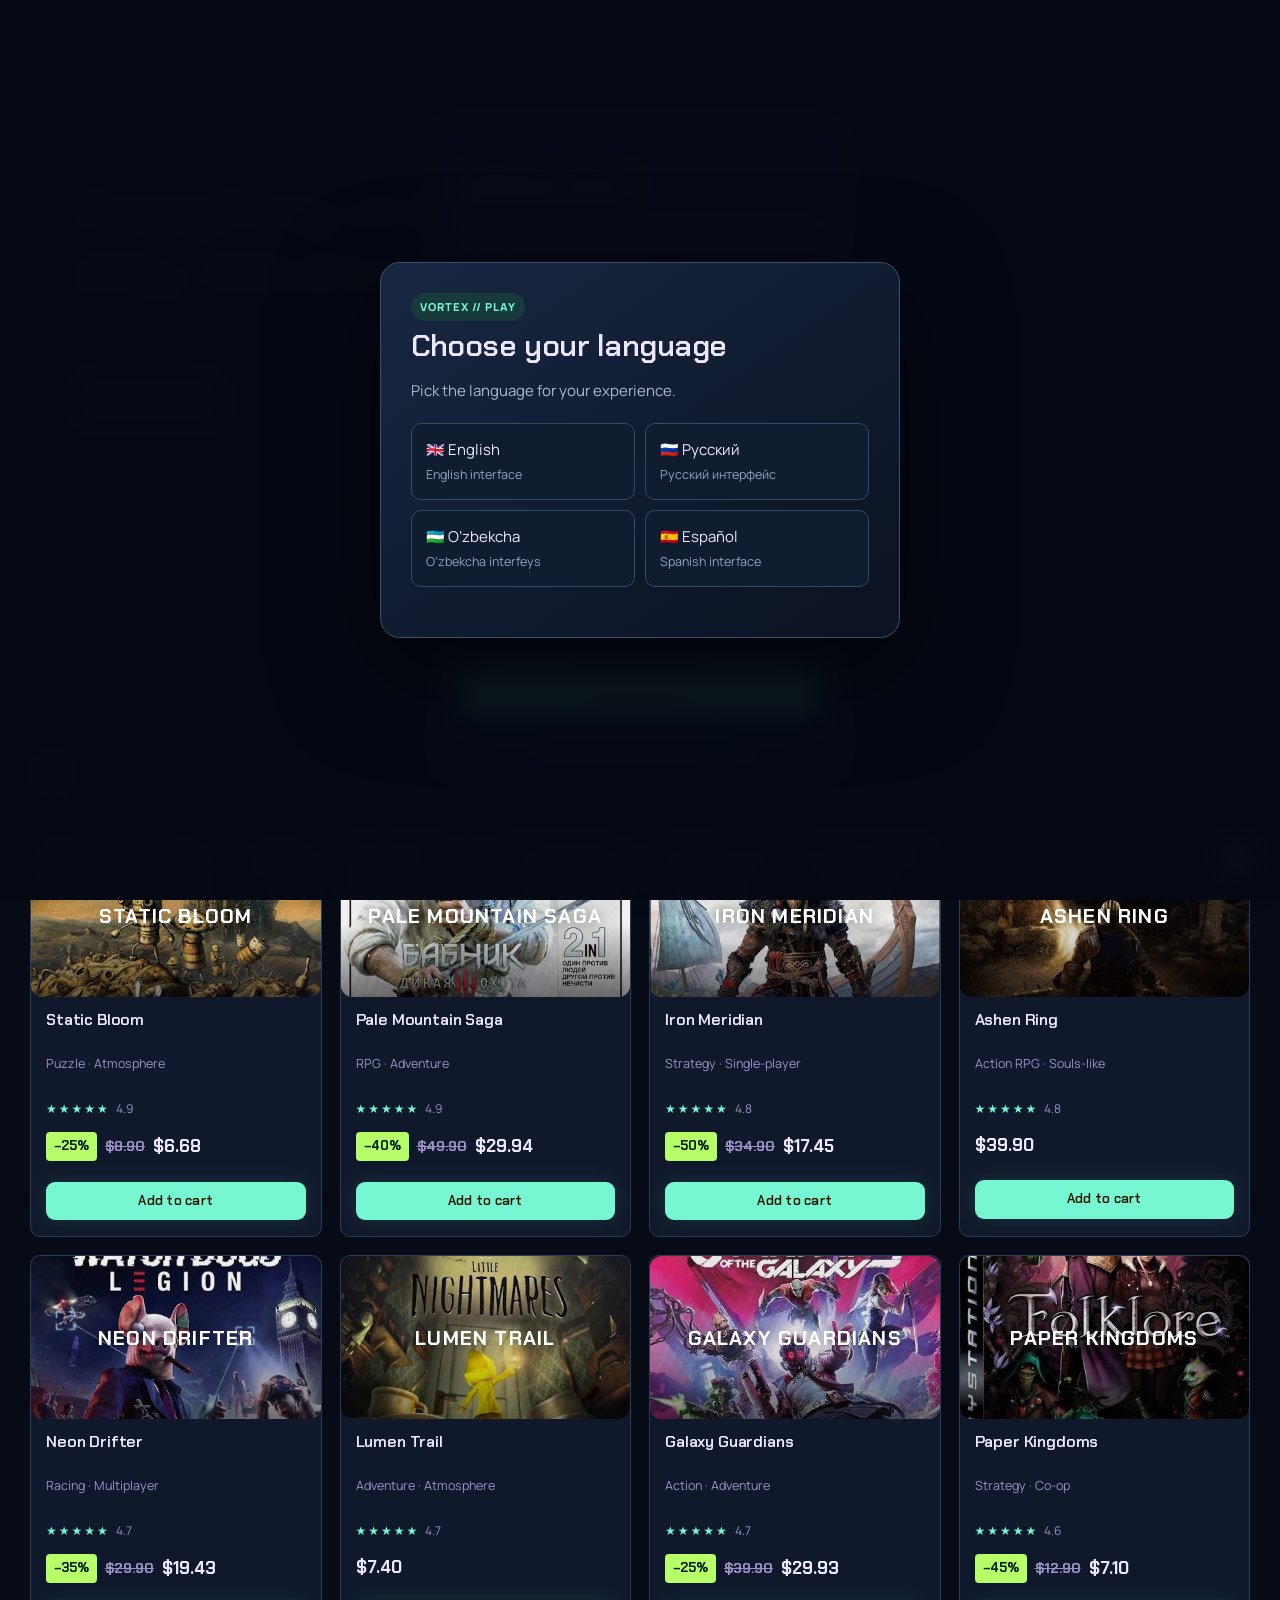
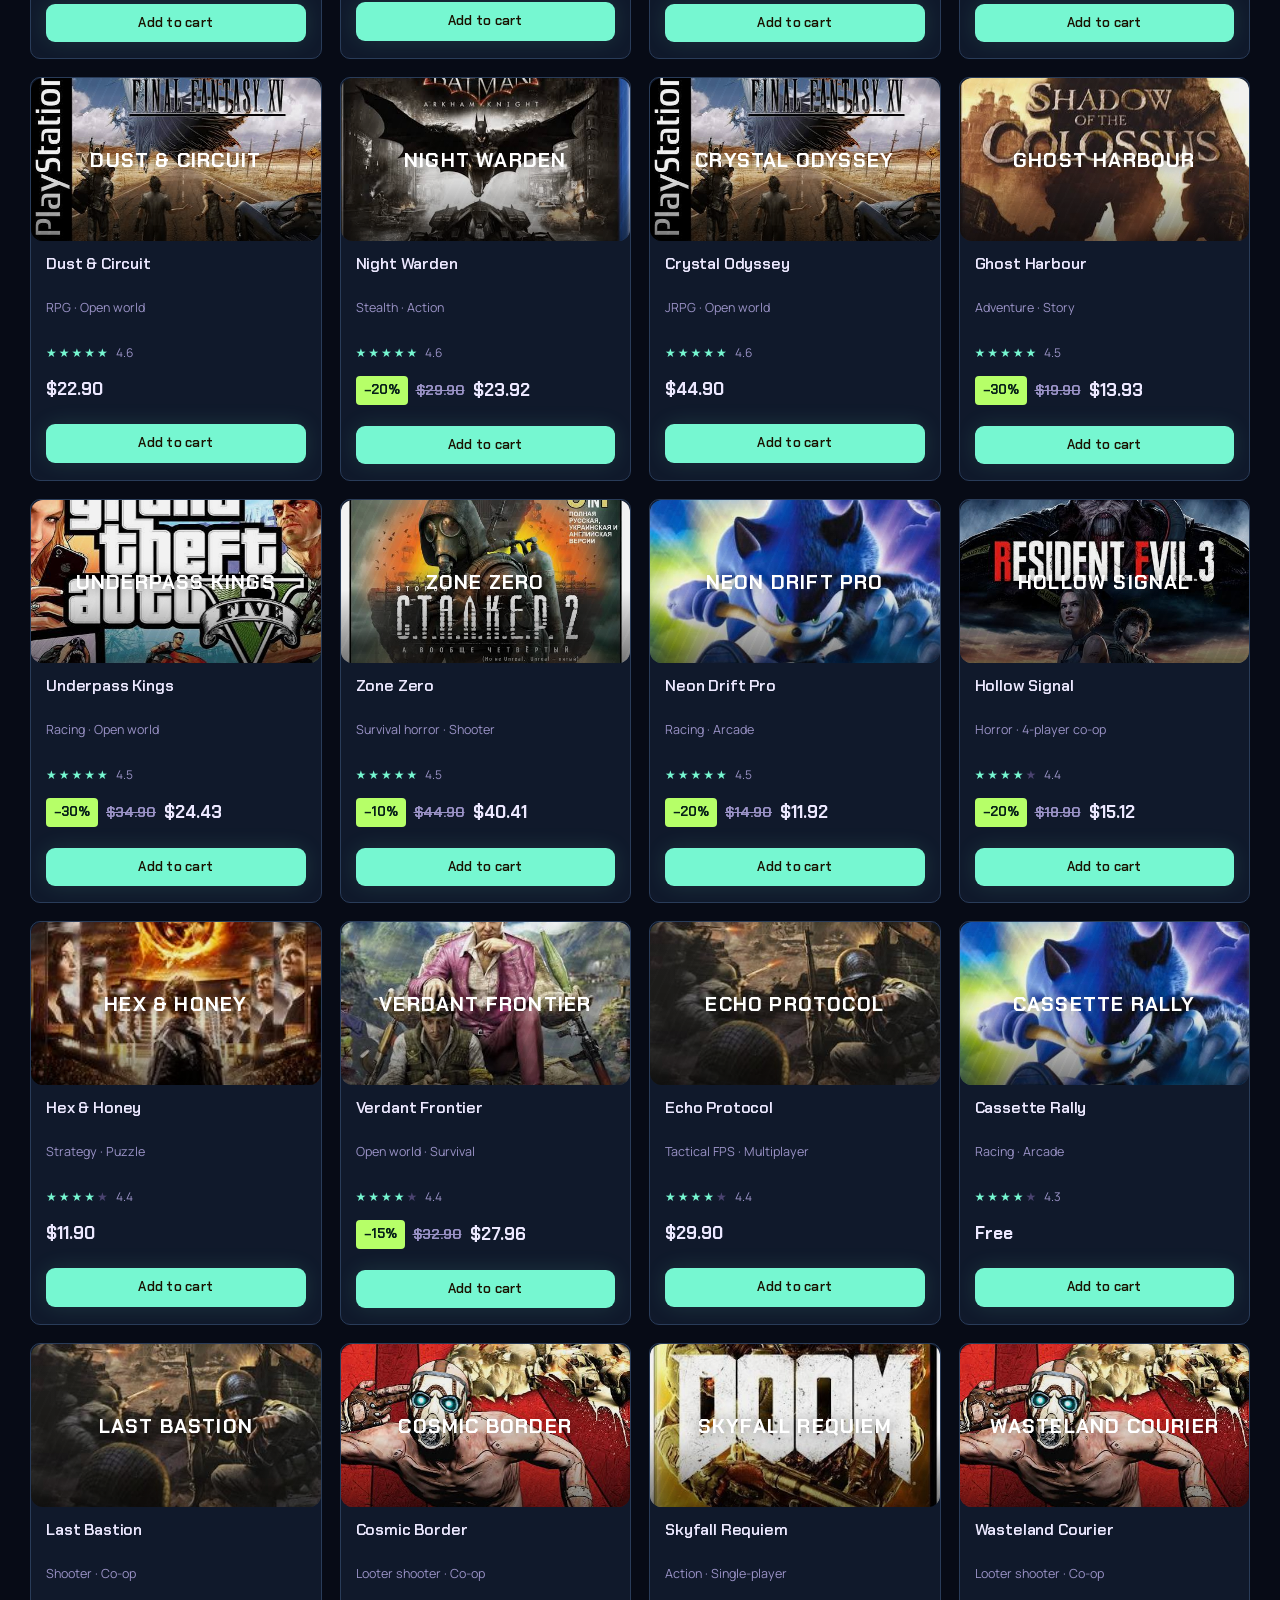
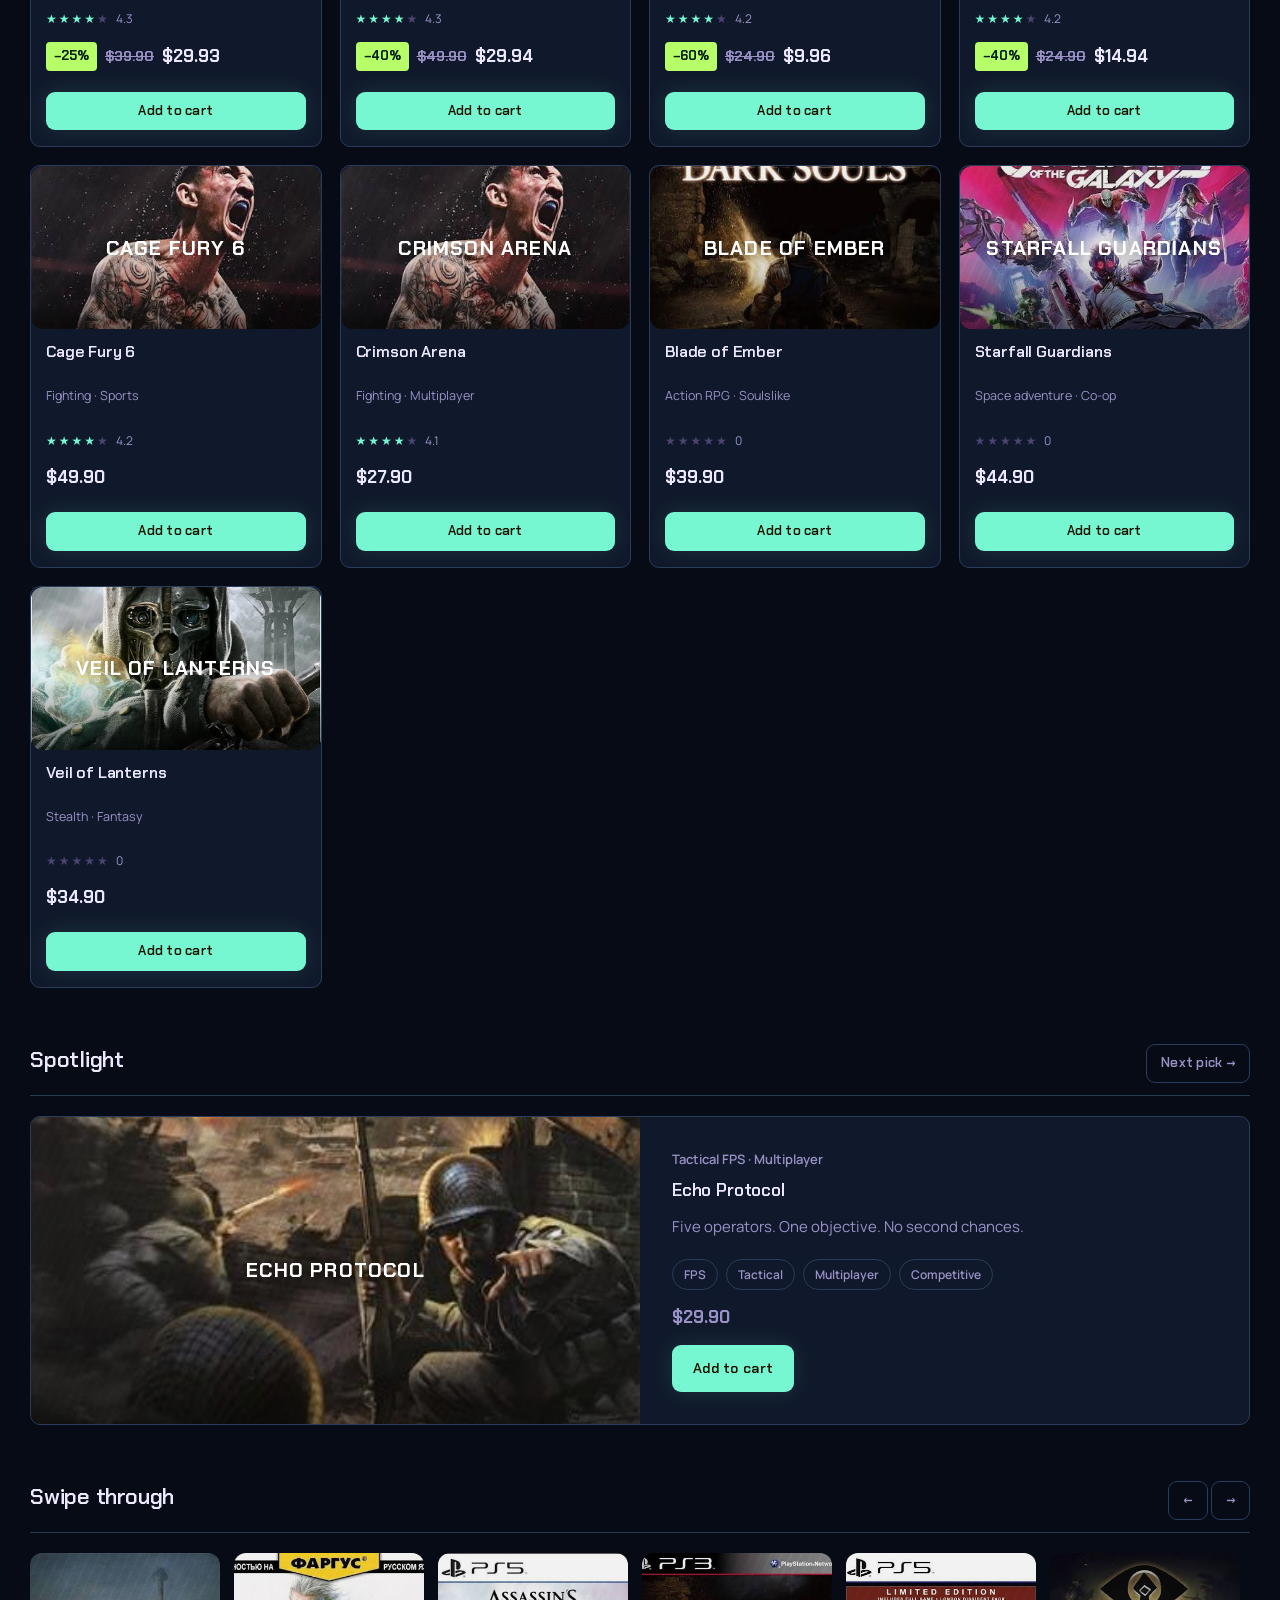
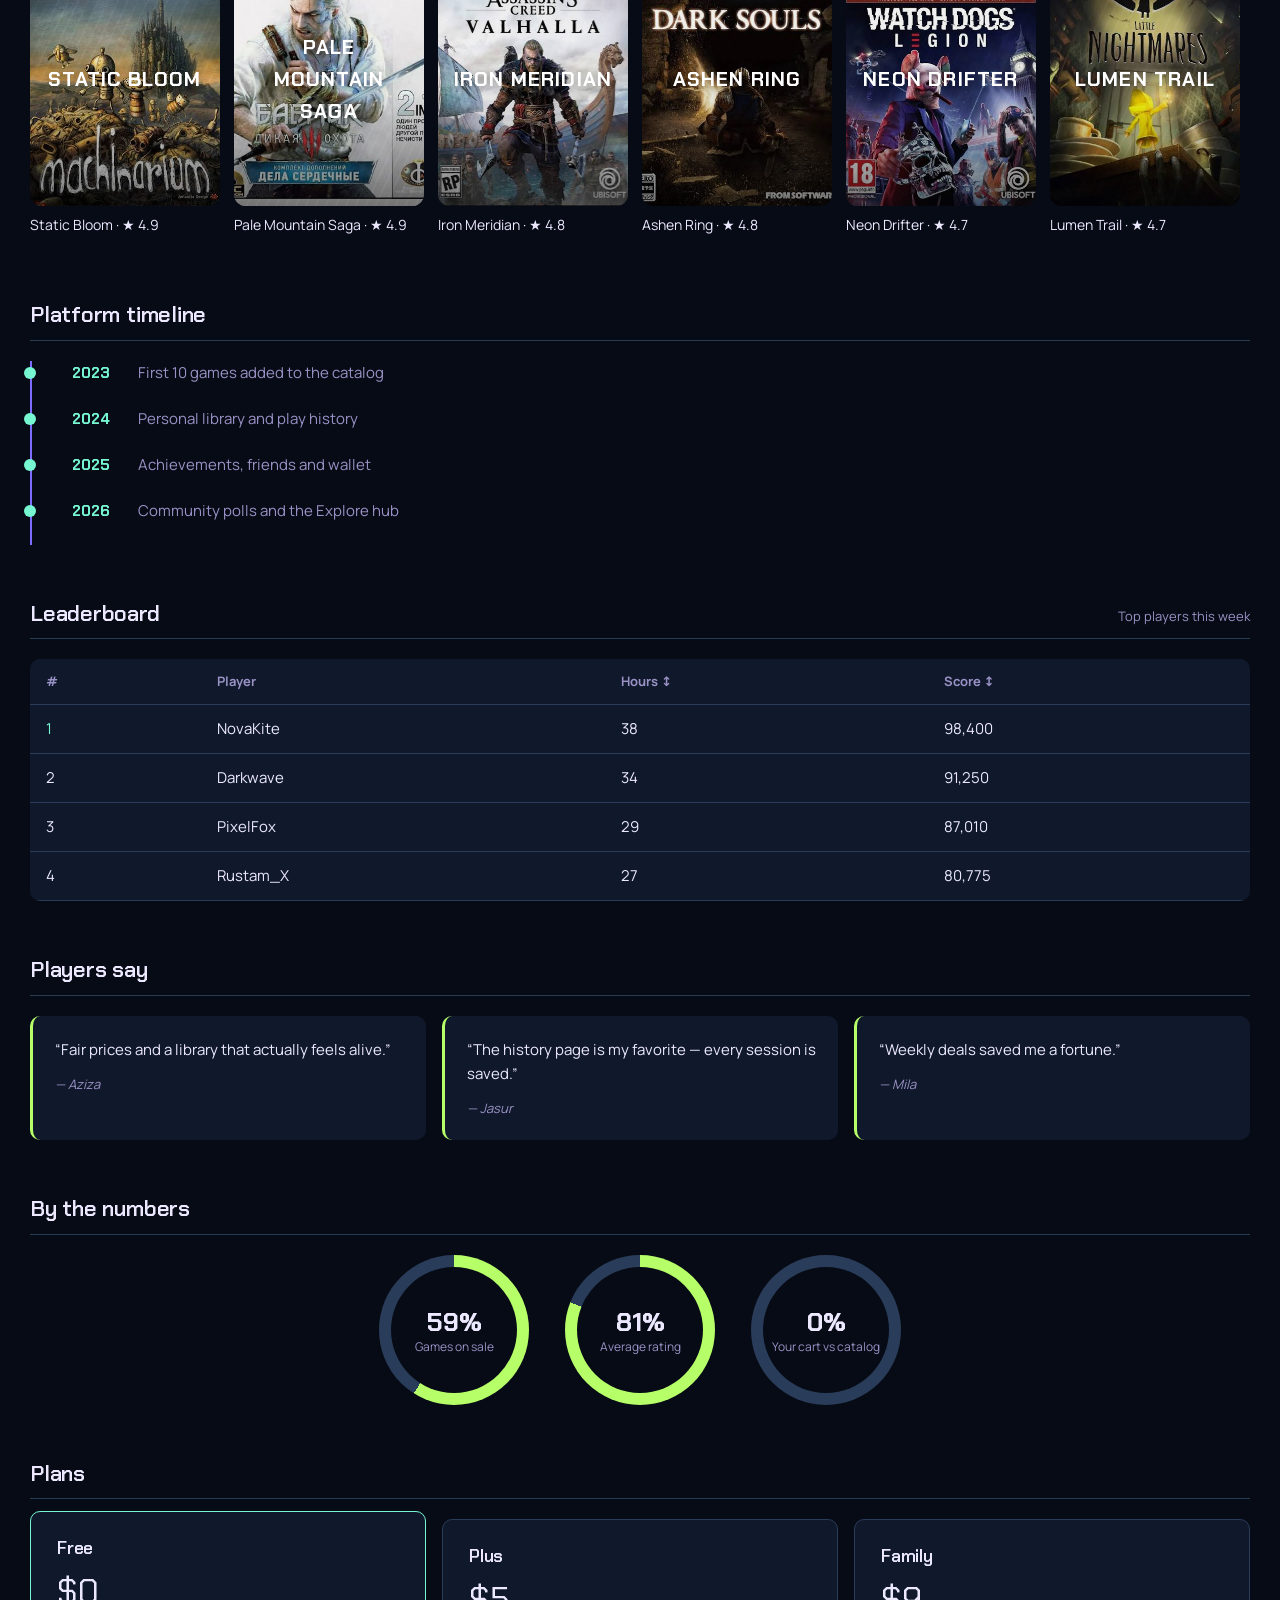
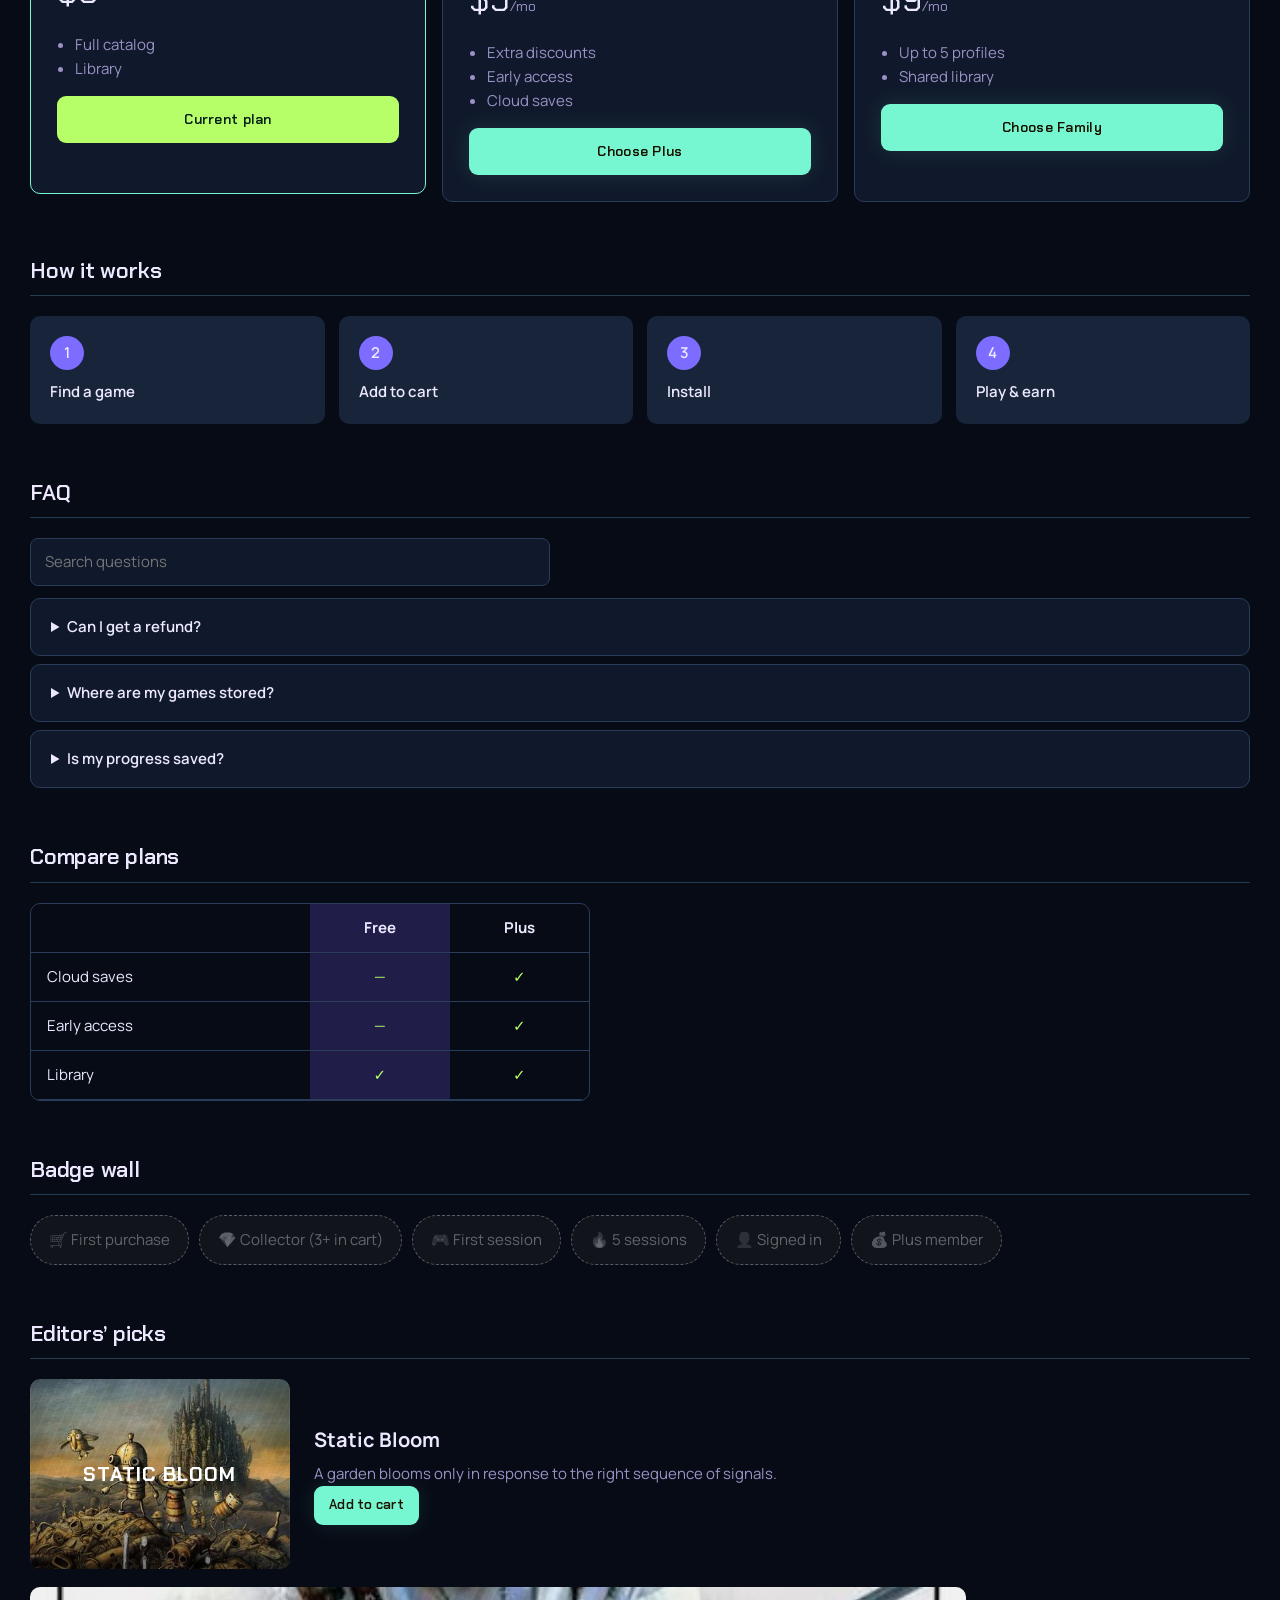
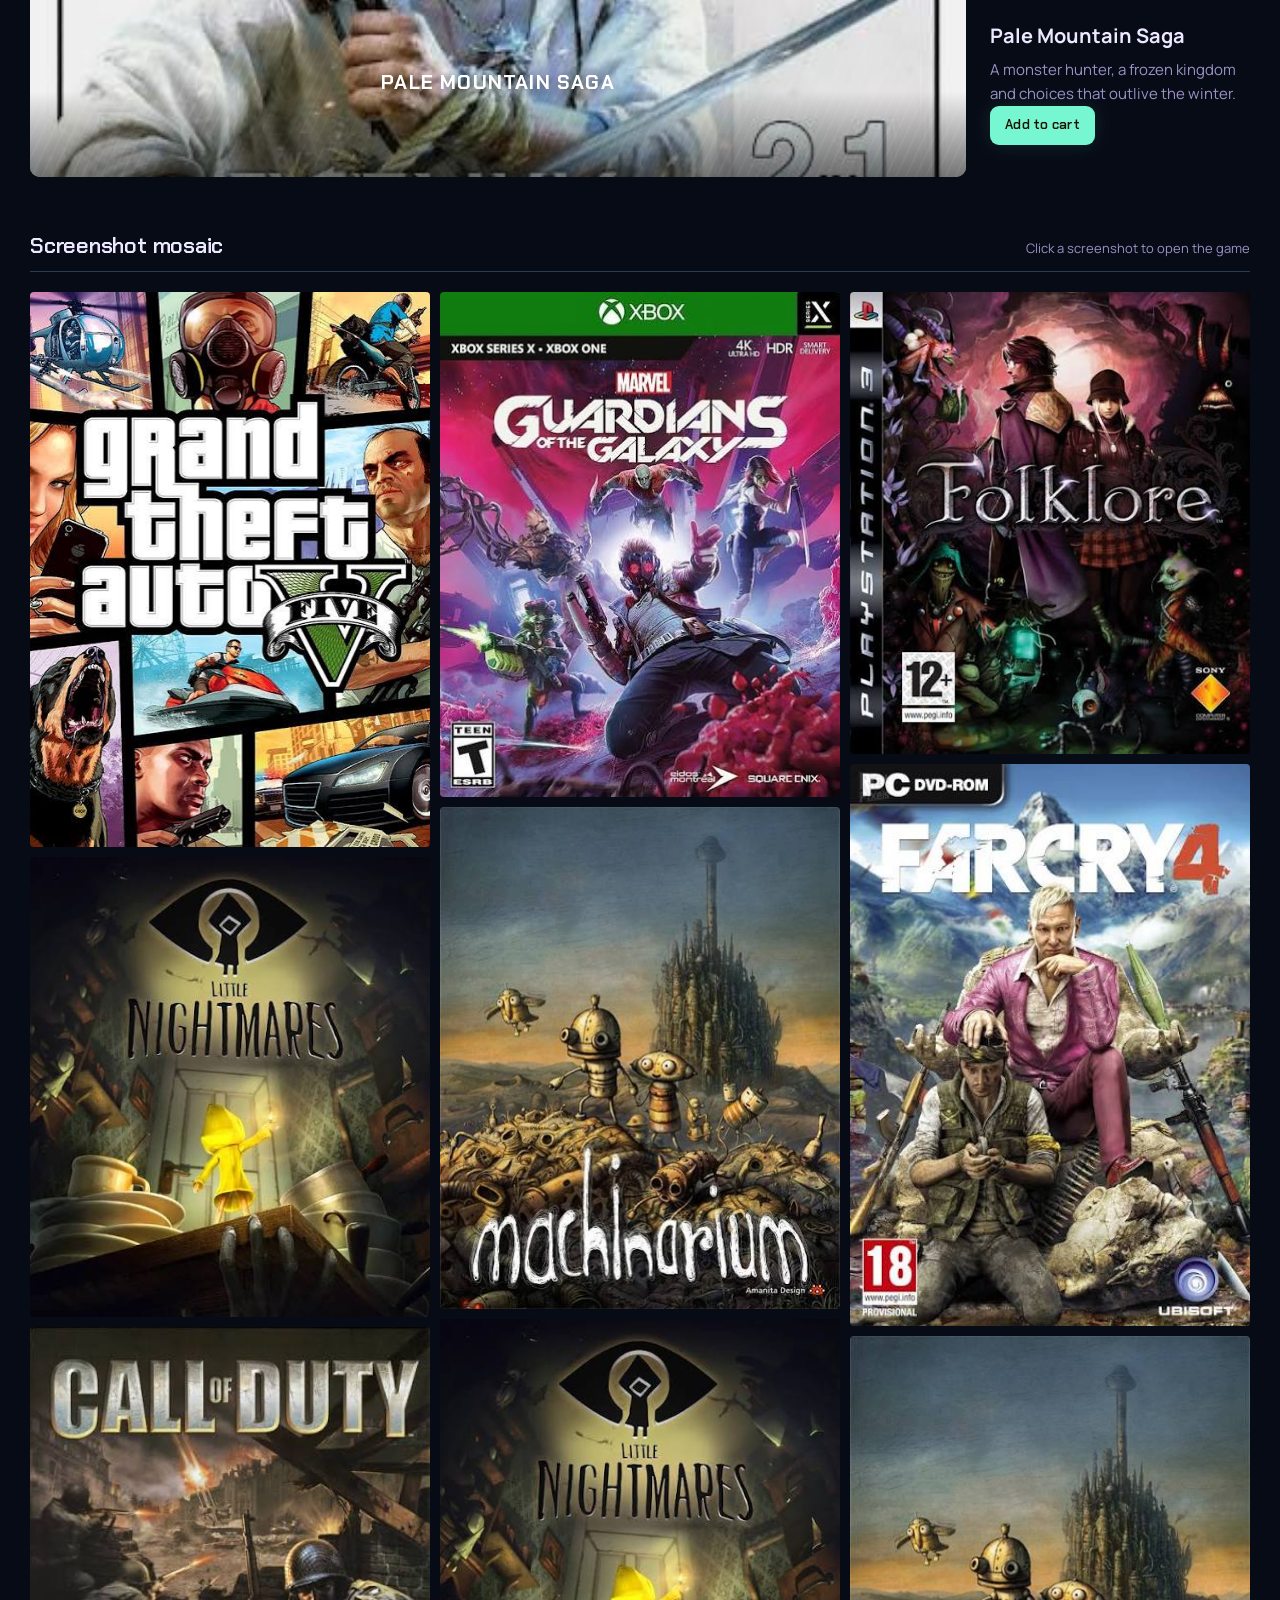
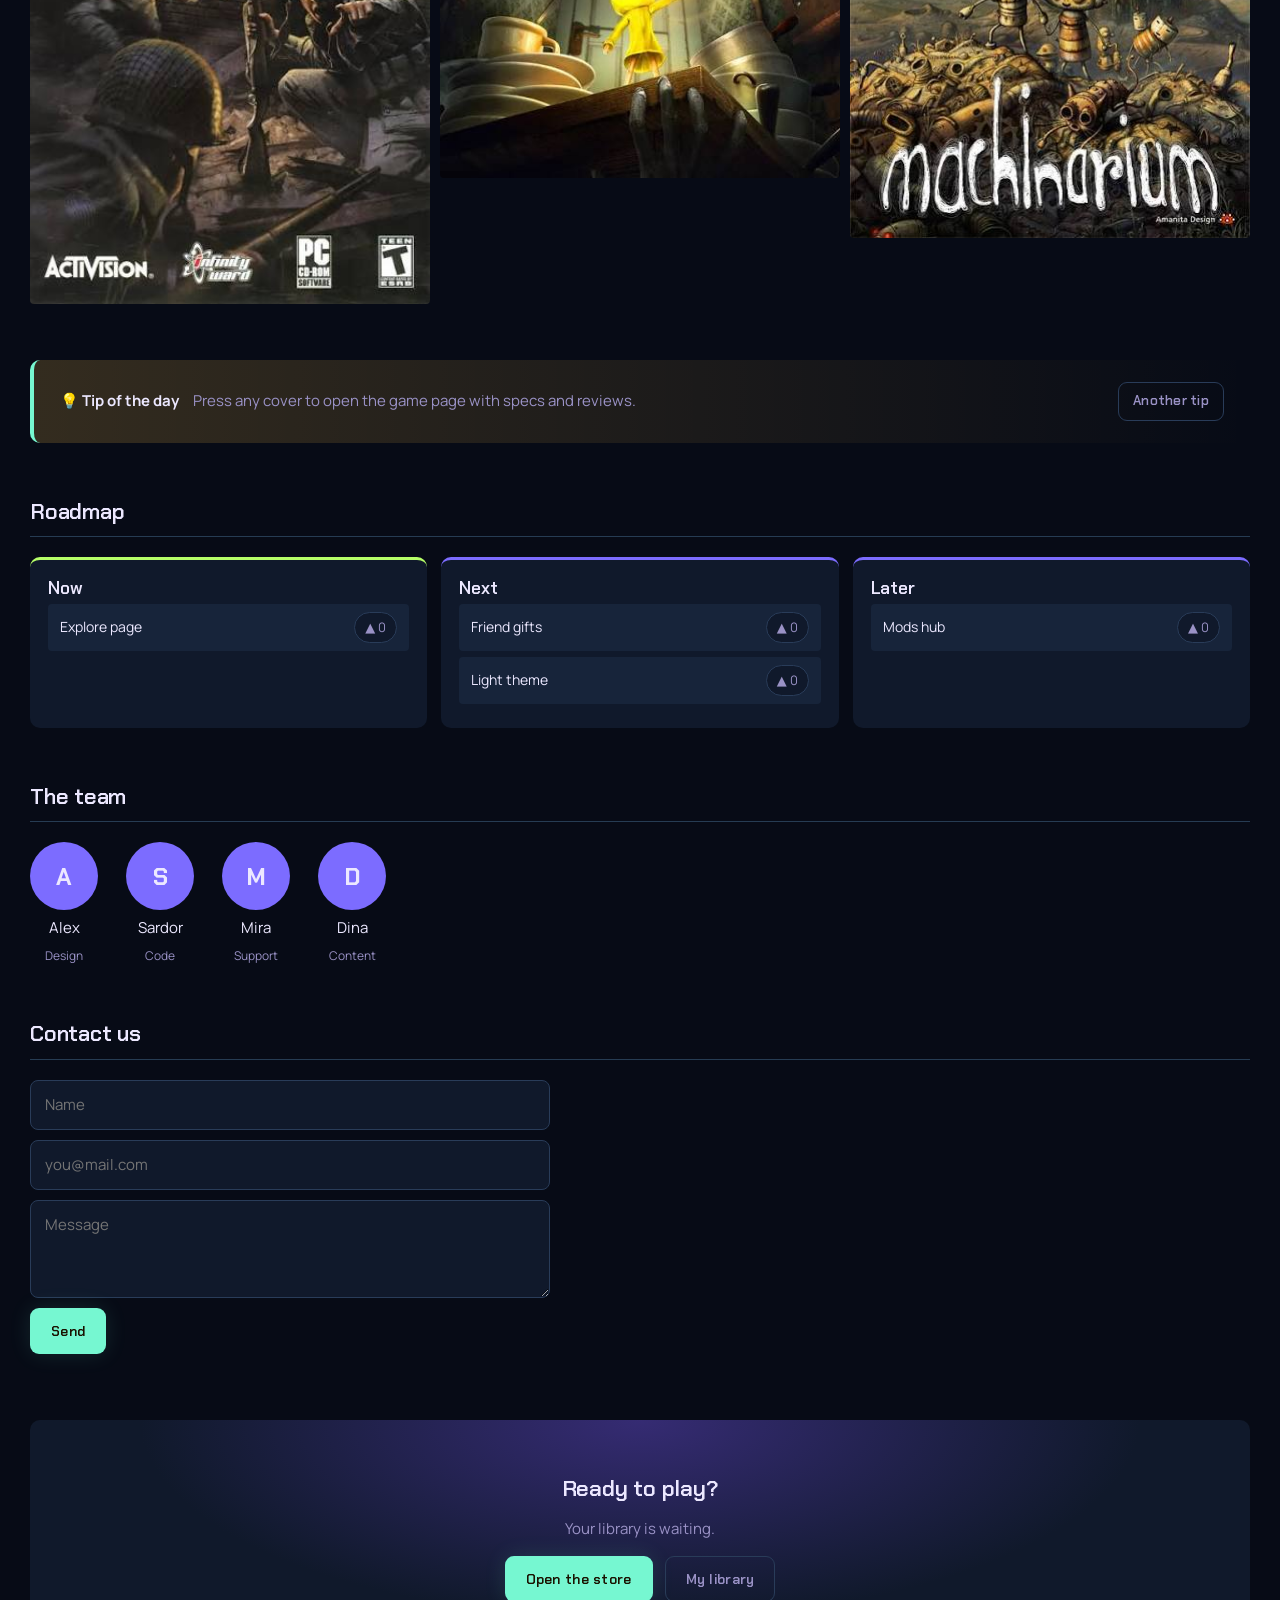
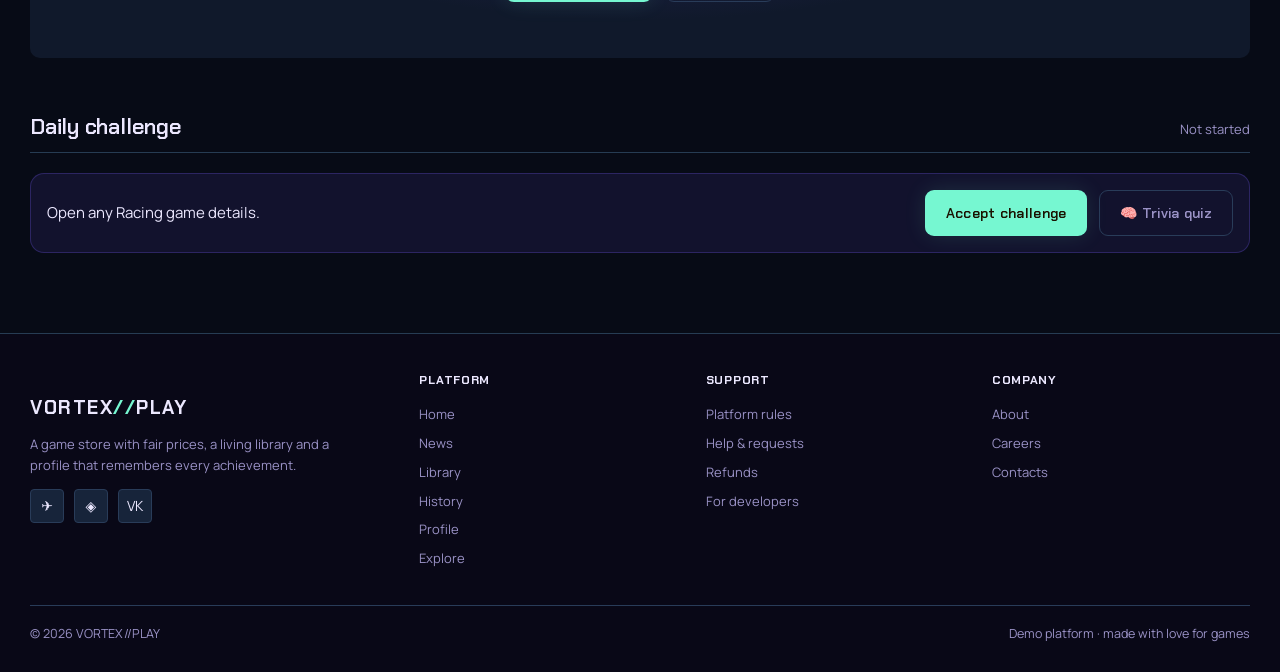
==== commit 42f0c351: "vortex-play" ====
--- a/explore.html
+++ b/explore.html
@@ -10,6 +10,8 @@
 <link href="https://fonts.googleapis.com/css2?family=Chakra+Petch:wght@500;600;700&family=Manrope:wght@400;500;600;700&display=swap" rel="stylesheet">
 <link rel="icon" href="data:image/svg+xml,%3Csvg xmlns='http://www.w3.org/2000/svg' viewBox='0 0 32 32'%3E%3Ctext y='26' font-size='26'%3E%F0%9F%8E%AE%3C/text%3E%3C/svg%3E">
 <link rel="stylesheet" href="style.css">
+<link rel="stylesheet" href="themes.css">
+<script src="theme.js"></script>
 <link rel="stylesheet" href="refresh.css">
 <link rel="stylesheet" href="explore.css">
 </head>
@@ -136,6 +138,7 @@
 <script src="app.js"></script>
 <script src="fpgames.js"></script>
 <script src="refresh.js"></script>
+<script src="features.js"></script>
 
 </body>
 </html>
--- a/style.css
+++ b/style.css
@@ -1949,3 +1949,87 @@
 /* Library mini-games: keep all playable experiences embedded in the game overlay */
 .arcade__stage { cursor: crosshair; touch-action: none; }
 .arcade__stage canvas { display: block; width: 100%; height: auto; max-height: 70vh; object-fit: contain; }
+
+/* ===== Extra features UI ===== */
+.feat-bar { margin-top: 8px; margin-bottom: 28px; }
+.feat-bar__row { display: flex; flex-wrap: wrap; gap: 10px; align-items: center; margin-bottom: 12px; }
+.feat-input, .feat-tools select {
+  background: rgba(255,255,255,.06);
+  border: 1px solid rgba(255,255,255,.12);
+  color: inherit;
+  border-radius: 10px;
+  padding: 10px 14px;
+  font: inherit;
+  min-width: 180px;
+  flex: 1;
+}
+.feat-input:focus, .feat-tools select:focus { outline: 2px solid var(--accent, #7b5cff); outline-offset: 1px; }
+.feat-countdown {
+  display: inline-flex; gap: 8px; align-items: center;
+  padding: 8px 14px; border-radius: 999px;
+  background: linear-gradient(90deg, rgba(123,92,255,.2), rgba(79,224,176,.15));
+  font-size: .9rem;
+}
+.feat-countdown b { font-family: "Chakra Petch", sans-serif; letter-spacing: .02em; }
+.feat-recent { margin-top: 16px; }
+.feat-recent h3 { font-size: .95rem; margin: 0 0 8px; opacity: .8; }
+.feat-chips { display: flex; flex-wrap: wrap; gap: 8px; }
+.feat-chip {
+  border: 1px solid rgba(255,255,255,.14);
+  background: rgba(255,255,255,.05);
+  color: inherit;
+  border-radius: 999px;
+  padding: 6px 12px;
+  cursor: pointer;
+  font: inherit;
+  font-size: .85rem;
+}
+.feat-chip:hover { border-color: var(--accent, #7b5cff); }
+.feat-pulse { animation: featPulse .9s ease; box-shadow: 0 0 0 3px var(--accent, #7b5cff); }
+@keyframes featPulse {
+  0% { transform: scale(1); }
+  40% { transform: scale(1.04); }
+  100% { transform: scale(1); }
+}
+.feat-tools {
+  display: flex; flex-wrap: wrap; gap: 8px; align-items: center;
+  margin-top: 12px;
+}
+.feat-tools--lib { margin-top: 10px; }
+.feat-label { display: flex; align-items: center; gap: 8px; font-size: .9rem; opacity: .9; }
+.feat-goal {
+  margin-top: 10px; width: 100%;
+  font-size: .85rem;
+}
+.feat-goal__track {
+  height: 6px; border-radius: 99px; background: rgba(255,255,255,.08); margin-top: 6px; overflow: hidden;
+}
+.feat-goal__track i {
+  display: block; height: 100%; background: var(--accent, #7b5cff); border-radius: 99px;
+}
+.feat-bm-btn { margin-top: 8px; }
+.feat-text-lg .feed, .feat-text-lg .rail { font-size: 1.08rem; }
+.feat-text-xl .feed, .feat-text-xl .rail { font-size: 1.18rem; }
+.feat-quests { margin: 20px 0; }
+.feat-quest-list { list-style: none; padding: 0; margin: 0; display: grid; gap: 10px; }
+.feat-quest {
+  display: flex; justify-content: space-between; align-items: center; gap: 12px;
+  padding: 12px 14px; border-radius: 12px;
+  background: rgba(255,255,255,.04); border: 1px solid rgba(255,255,255,.08);
+}
+.feat-quest.is-done { opacity: .65; }
+.feat-quest em { opacity: .7; font-style: normal; font-size: .85em; margin-left: 6px; }
+.feat-challenge {
+  display: flex; flex-wrap: wrap; gap: 12px; align-items: center;
+  padding: 16px; border-radius: 14px;
+  background: rgba(123,92,255,.1); border: 1px solid rgba(123,92,255,.25);
+}
+.feat-challenge p { margin: 0; flex: 1; min-width: 200px; }
+.feat-trivia { margin-top: 16px; display: grid; gap: 10px; }
+.feat-trivia__q { font-weight: 600; margin: 0 0 4px; }
+.feat-trivia__opt { justify-self: start; }
+.feat-mini { min-height: auto; }
+@media (max-width: 640px) {
+  .feat-bar__row { flex-direction: column; align-items: stretch; }
+  .feat-input { min-width: 0; width: 100%; }
+}
--- a/themes.css
+++ b/themes.css
@@ -0,0 +1,434 @@
+/* ===== VORTEX//PLAY — сменные фоны =====
+   Темы: default (исходная), black, white, stars, flowers, magic.
+   Активная тема лежит в атрибуте <html data-theme="...">. */
+
+/* --- холст с анимацией (звёзды / лепестки / искры) --- */
+.bg-canvas {
+  position: fixed;
+  inset: 0;
+  width: 100%;
+  height: 100%;
+  z-index: -1;
+  pointer-events: none;
+  display: none;
+}
+html[data-theme="stars"] .bg-canvas,
+html[data-theme="flowers"] .bg-canvas,
+html[data-theme="magic"] .bg-canvas { display: block; }
+
+/* ---------- ЧЁРНЫЙ ---------- */
+html[data-theme="black"] {
+  --void: #000;
+  --panel: #0d0d0d;
+  --panel-2: #171717;
+  --line: #2a2a2a;
+  --text: #f3f3f3;
+  --muted: #9b9b9b;
+}
+html[data-theme="black"] body { background-image: none; }
+html[data-theme="black"] .topbar { background: rgba(0, 0, 0, .85); }
+html[data-theme="black"] .footer { background: rgba(0, 0, 0, .6); }
+html[data-theme="black"] .btn:hover,
+html[data-theme="black"] .session__cart:hover { background: #222; }
+
+/* ---------- БЕЛЫЙ ---------- */
+html[data-theme="white"] {
+  --void: #f6f6f9;
+  --panel: #ffffff;
+  --panel-2: #eeeef4;
+  --line: #d9d9e4;
+  --text: #17161f;
+  --muted: #66657a;
+  --amber: #e69500;
+  --mint: #0b9c72;
+  --danger: #e0294c;
+}
+html[data-theme="white"] body { background-image: none; }
+html[data-theme="white"] .topbar { background: rgba(255, 255, 255, .88); }
+html[data-theme="white"] .footer { background: rgba(255, 255, 255, .7); }
+html[data-theme="white"] .btn:hover,
+html[data-theme="white"] .session__cart:hover { background: #e2e2ec; }
+html[data-theme="white"] .btn--primary:hover { background: #ffb021; }
+html[data-theme="white"] .btn--play:hover { background: #12b585; }
+html[data-theme="white"] .game-modal__short { color: #4a4960; }
+html[data-theme="white"] .score__stars span,
+html[data-theme="white"] .card__rating span:not(:last-child) { color: #c9c8d8; }
+html[data-theme="white"] .gate__card,
+html[data-theme="white"] .game-modal__card,
+html[data-theme="white"] .drawer__card { box-shadow: 0 30px 80px rgba(30, 20, 70, .25); }
+@media (max-width: 860px) {
+  html[data-theme="white"] .nav { background: rgba(255, 255, 255, .98); box-shadow: 0 20px 40px rgba(30, 20, 70, .15); }
+}
+
+/* ---------- ЗВЁЗДНЫЙ ---------- */
+html[data-theme="stars"] {
+  --void: #04061a;
+  --panel: rgba(11, 15, 46, .80);
+  --panel-2: #141a4a;
+  --line: #29316e;
+  --text: #eaf0ff;
+  --muted: #98a4d6;
+  --violet: #6f8bff;
+}
+html[data-theme="stars"] body {
+  background-color: #04061a;
+  background-image:
+    radial-gradient(1000px 600px at 80% -10%, rgba(80, 100, 255, .22), transparent 60%),
+    radial-gradient(800px 500px at 0% 100%, rgba(140, 70, 255, .18), transparent 60%),
+    linear-gradient(180deg, #02030f 0%, #070b2b 100%);
+}
+html[data-theme="stars"] .topbar { background: rgba(4, 6, 26, .72); }
+html[data-theme="stars"] .footer { background: rgba(4, 6, 26, .55); }
+
+/* ---------- ЦВЕТЫ ---------- */
+html[data-theme="flowers"] {
+  --void: #fff3f8;
+  --panel: rgba(255, 255, 255, .78);
+  --panel-2: #ffe6f0;
+  --line: #f0c4d8;
+  --text: #3b2140;
+  --muted: #86668a;
+  --amber: #ff7fae;
+  --violet: #a06bff;
+  --mint: #0b9c72;
+  --danger: #e0294c;
+}
+html[data-theme="flowers"] body {
+  background-color: #fff3f8;
+  background-image:
+    radial-gradient(900px 500px at 10% -10%, rgba(255, 170, 205, .45), transparent 60%),
+    radial-gradient(800px 500px at 100% 20%, rgba(190, 160, 255, .38), transparent 60%),
+    radial-gradient(700px 500px at 40% 110%, rgba(255, 220, 160, .40), transparent 60%),
+    linear-gradient(160deg, #ffeaf3, #f6ecff 55%, #eaf5ff);
+}
+html[data-theme="flowers"] .topbar { background: rgba(255, 240, 247, .82); }
+html[data-theme="flowers"] .footer { background: rgba(255, 240, 247, .6); }
+html[data-theme="flowers"] .btn:hover,
+html[data-theme="flowers"] .session__cart:hover { background: #ffd6e6; }
+html[data-theme="flowers"] .btn--primary { color: #3a0b22; }
+html[data-theme="flowers"] .btn--primary:hover { background: #ff9bc0; }
+html[data-theme="flowers"] .btn--play:hover { background: #12b585; }
+html[data-theme="flowers"] .game-modal__short { color: #5a3f60; }
+html[data-theme="flowers"] .score__stars span,
+html[data-theme="flowers"] .card__rating span:not(:last-child) { color: #e2c6d6; }
+html[data-theme="flowers"] .gate__card,
+html[data-theme="flowers"] .game-modal__card,
+html[data-theme="flowers"] .drawer__card { box-shadow: 0 30px 80px rgba(120, 40, 90, .25); }
+@media (max-width: 860px) {
+  html[data-theme="flowers"] .nav { background: rgba(255, 244, 249, .98); box-shadow: 0 20px 40px rgba(120, 40, 90, .15); }
+}
+
+/* ---------- МАГИЧЕСКИЙ ---------- */
+html[data-theme="magic"] {
+  --void: #0c0620;
+  --panel: rgba(28, 12, 58, .78);
+  --panel-2: #2a1259;
+  --line: #4d2b93;
+  --text: #f6ecff;
+  --muted: #bda0e8;
+  --amber: #ffd35c;
+  --violet: #b36bff;
+  --mint: #5cf0d0;
+}
+html[data-theme="magic"] body {
+  background-color: #0c0620;
+  background-image: none;
+}
+/* дышащая аврора под холстом */
+html[data-theme="magic"] body::before {
+  content: "";
+  position: fixed;
+  inset: -20%;
+  z-index: -2;
+  pointer-events: none;
+  background:
+    radial-gradient(40% 35% at 20% 25%, rgba(179, 107, 255, .40), transparent 70%),
+    radial-gradient(35% 40% at 80% 20%, rgba(255, 90, 190, .28), transparent 70%),
+    radial-gradient(45% 40% at 60% 85%, rgba(60, 220, 230, .26), transparent 70%),
+    linear-gradient(180deg, #0a0420, #1a0a3d);
+  animation: magic-drift 22s ease-in-out infinite alternate;
+}
+@keyframes magic-drift {
+  from { transform: translate3d(-2%, -1%, 0) scale(1); }
+  to   { transform: translate3d(2%, 2%, 0) scale(1.08); }
+}
+html[data-theme="magic"] .topbar { background: rgba(12, 6, 32, .72); }
+html[data-theme="magic"] .footer { background: rgba(12, 6, 32, .55); }
+html[data-theme="magic"] .logo span { text-shadow: 0 0 12px rgba(255, 211, 92, .8); }
+
+/* модалки и корзина остаются непрозрачными, чтобы текст читался */
+html[data-theme="stars"] .gate__card,
+html[data-theme="stars"] .game-modal__card,
+html[data-theme="stars"] .drawer__card { background: #0b0f2e; }
+html[data-theme="magic"] .gate__card,
+html[data-theme="magic"] .game-modal__card,
+html[data-theme="magic"] .drawer__card { background: #1c0c3a; }
+html[data-theme="flowers"] .gate__card,
+html[data-theme="flowers"] .game-modal__card,
+html[data-theme="flowers"] .drawer__card { background: #fff7fb; }
+
+/* ---------- ПЕРЕКЛЮЧАТЕЛЬ ---------- */
+.theme-switch {
+  position: fixed;
+  right: 18px;
+  bottom: 18px;
+  z-index: 150;
+  font-family: var(--font-body);
+}
+
+.theme-switch__btn {
+  display: grid;
+  place-items: center;
+  width: 48px;
+  height: 48px;
+  border: 1px solid var(--line);
+  border-radius: 50%;
+  background: var(--panel-2);
+  color: var(--text);
+  font-size: 22px;
+  line-height: 1;
+  cursor: pointer;
+  box-shadow: 0 8px 24px rgba(0, 0, 0, .35);
+  transition: transform .15s, border-color .15s;
+}
+.theme-switch__btn:hover { transform: scale(1.08); border-color: var(--amber); }
+
+.theme-switch__panel {
+  position: absolute;
+  right: 0;
+  bottom: 60px;
+  width: 232px;
+  padding: 12px;
+  border: 1px solid var(--line);
+  border-radius: var(--radius-m);
+  background: var(--panel-2);
+  box-shadow: 0 20px 50px rgba(0, 0, 0, .45);
+}
+.theme-switch__panel[hidden] { display: none; }
+
+.theme-switch__title {
+  margin: 0 0 8px;
+  font-family: var(--font-display);
+  font-size: 13px;
+  font-weight: 600;
+  letter-spacing: .06em;
+  text-transform: uppercase;
+  color: var(--muted);
+}
+
+.theme-switch__grid {
+  display: grid;
+  grid-template-columns: repeat(2, 1fr);
+  gap: 8px;
+}
+
+.theme-opt {
+  display: flex;
+  flex-direction: column;
+  align-items: stretch;
+  gap: 6px;
+  padding: 6px;
+  border: 1px solid var(--line);
+  border-radius: var(--radius-s);
+  background: transparent;
+  color: var(--text);
+  font-size: 12.5px;
+  font-weight: 600;
+  cursor: pointer;
+  transition: border-color .15s, background .15s;
+}
+.theme-opt:hover { background: var(--panel); }
+.theme-opt[aria-pressed="true"] { border-color: var(--amber); box-shadow: 0 0 0 1px var(--amber) inset; }
+
+.theme-opt__sw {
+  display: block;
+  height: 38px;
+  border-radius: 3px;
+  border: 1px solid rgba(128, 128, 128, .35);
+}
+.theme-opt[data-t="default"] .theme-opt__sw { background: radial-gradient(60px 40px at 20% 0%, #4a3aa8, #0a0818 70%); }
+.theme-opt[data-t="black"]   .theme-opt__sw { background: #000; }
+.theme-opt[data-t="white"]   .theme-opt__sw { background: #fff; }
+.theme-opt[data-t="stars"]   .theme-opt__sw {
+  background:
+    radial-gradient(1.5px 1.5px at 20% 30%, #fff, transparent),
+    radial-gradient(1px 1px at 60% 60%, #fff, transparent),
+    radial-gradient(1.5px 1.5px at 80% 25%, #cfe0ff, transparent),
+    radial-gradient(1px 1px at 40% 80%, #fff, transparent),
+    linear-gradient(180deg, #02030f, #0a1040);
+}
+.theme-opt[data-t="flowers"] .theme-opt__sw {
+  background:
+    radial-gradient(7px 7px at 25% 55%, #ff7fae 60%, transparent 62%),
+    radial-gradient(5px 5px at 70% 35%, #b98cff 60%, transparent 62%),
+    radial-gradient(6px 6px at 85% 75%, #ffc26b 60%, transparent 62%),
+    linear-gradient(160deg, #ffeaf3, #f0e4ff);
+}
+.theme-opt[data-t="magic"] .theme-opt__sw {
+  background:
+    radial-gradient(3px 3px at 30% 40%, #ffd35c, transparent),
+    radial-gradient(2px 2px at 70% 65%, #5cf0d0, transparent),
+    radial-gradient(40px 30px at 20% 20%, rgba(179, 107, 255, .8), transparent),
+    radial-gradient(40px 30px at 90% 80%, rgba(255, 90, 190, .6), transparent),
+    #1a0a3d;
+}
+
+@media (max-width: 560px) {
+  .theme-switch { right: 12px; bottom: 12px; }
+}
+
+@media (prefers-reduced-motion: reduce) {
+  html[data-theme="magic"] body::before { animation: none; }
+}
+
+/* ---------- доп. бесплатные цвета ---------- */
+html[data-theme="navy"] {
+  --void: #0a1628;
+  --panel: rgba(12, 28, 52, .88);
+  --panel-2: #132844;
+  --line: #243a5c;
+  --text: #e8f0ff;
+  --muted: #8aa0c0;
+}
+html[data-theme="navy"] body {
+  background-color: #0a1628;
+  background-image:
+    radial-gradient(900px 500px at 90% 0%, rgba(40, 100, 200, .25), transparent 60%),
+    linear-gradient(180deg, #061018, #0a1628);
+}
+
+html[data-theme="forest"] {
+  --void: #0a1a12;
+  --panel: rgba(12, 36, 24, .88);
+  --panel-2: #143028;
+  --line: #2a4a3a;
+  --text: #e8fff4;
+  --muted: #8ab8a0;
+}
+html[data-theme="forest"] body {
+  background-color: #0a1a12;
+  background-image:
+    radial-gradient(900px 500px at 10% 100%, rgba(40, 160, 100, .2), transparent 60%),
+    linear-gradient(180deg, #06140e, #0a1a12);
+}
+
+html[data-theme="rose"] {
+  --void: #1a0c14;
+  --panel: rgba(40, 16, 28, .88);
+  --panel-2: #2a1420;
+  --line: #4a2840;
+  --text: #ffeef6;
+  --muted: #c090a8;
+}
+html[data-theme="rose"] body {
+  background-color: #1a0c14;
+  background-image:
+    radial-gradient(900px 500px at 80% 20%, rgba(200, 60, 120, .22), transparent 60%),
+    linear-gradient(180deg, #140810, #1a0c14);
+}
+
+html[data-theme="custom"] {
+  --void: var(--custom-bg, #1a1035);
+  --panel: color-mix(in srgb, var(--custom-bg, #1a1035) 85%, #000);
+  --panel-2: color-mix(in srgb, var(--custom-bg, #1a1035) 70%, #111);
+}
+html[data-theme="custom"] body {
+  background-color: var(--custom-bg, #1a1035);
+  background-image: none;
+}
+
+/* swatches for new free themes */
+.theme-opt[data-t="navy"] .theme-opt__sw { background: linear-gradient(135deg, #0a1628, #1a4a8a); }
+.theme-opt[data-t="forest"] .theme-opt__sw { background: linear-gradient(135deg, #0a1a12, #1a8a50); }
+.theme-opt[data-t="rose"] .theme-opt__sw { background: linear-gradient(135deg, #1a0c14, #a03060); }
+.theme-opt[data-t="custom"] .theme-opt__sw {
+  background: conic-gradient(from 0deg, #f66, #fc6, #6f6, #6cf, #66f, #f6f, #f66);
+}
+
+/* paid UI */
+.theme-switch__panel {
+  width: min(320px, calc(100vw - 32px));
+  max-height: min(70vh, 520px);
+  overflow-y: auto;
+}
+.theme-switch__sub {
+  margin: 0 0 10px;
+  font-size: 12px;
+  color: var(--muted);
+  line-height: 1.4;
+}
+.theme-switch__group {
+  margin: 12px 0 6px;
+  font-size: 11px;
+  font-weight: 700;
+  letter-spacing: .06em;
+  text-transform: uppercase;
+  color: var(--muted);
+}
+.theme-switch__hint {
+  margin: 10px 0 0;
+  font-size: 11px;
+  color: var(--muted);
+  line-height: 1.4;
+}
+.theme-opt {
+  position: relative;
+  flex-direction: row;
+  flex-wrap: wrap;
+  align-items: center;
+  gap: 8px;
+  text-align: left;
+}
+.theme-opt__sw {
+  width: 36px;
+  height: 28px;
+  flex-shrink: 0;
+  border-radius: 6px;
+}
+.theme-opt__label { flex: 1; font-size: 12.5px; }
+.theme-opt__badge {
+  font-size: 10px;
+  font-weight: 700;
+  padding: 2px 6px;
+  border-radius: 999px;
+  background: rgba(79, 224, 176, .15);
+  color: var(--mint, #4fe0b0);
+}
+.theme-opt--paid .theme-opt__badge {
+  background: rgba(255, 194, 71, .18);
+  color: var(--amber, #ffc247);
+}
+.theme-opt.is-owned .theme-opt__badge {
+  background: rgba(123, 92, 255, .2);
+  color: #b9a8ff;
+}
+.theme-opt.is-locked .theme-opt__lock {
+  position: absolute;
+  top: 6px;
+  right: 6px;
+  font-size: 11px;
+  opacity: .85;
+}
+.theme-opt.is-owned .theme-opt__lock { display: none; }
+.theme-opt:not(.is-locked) .theme-opt__lock { display: none; }
+
+.theme-picker-row {
+  display: flex;
+  flex-wrap: wrap;
+  align-items: center;
+  gap: 8px;
+  margin: 8px 0 4px;
+  padding: 8px;
+  border-radius: 10px;
+  background: rgba(255,255,255,.04);
+  border: 1px solid var(--line);
+  font-size: 12px;
+}
+.theme-picker-row input[type="color"] {
+  width: 40px;
+  height: 32px;
+  border: none;
+  background: transparent;
+  cursor: pointer;
+  padding: 0;
+}
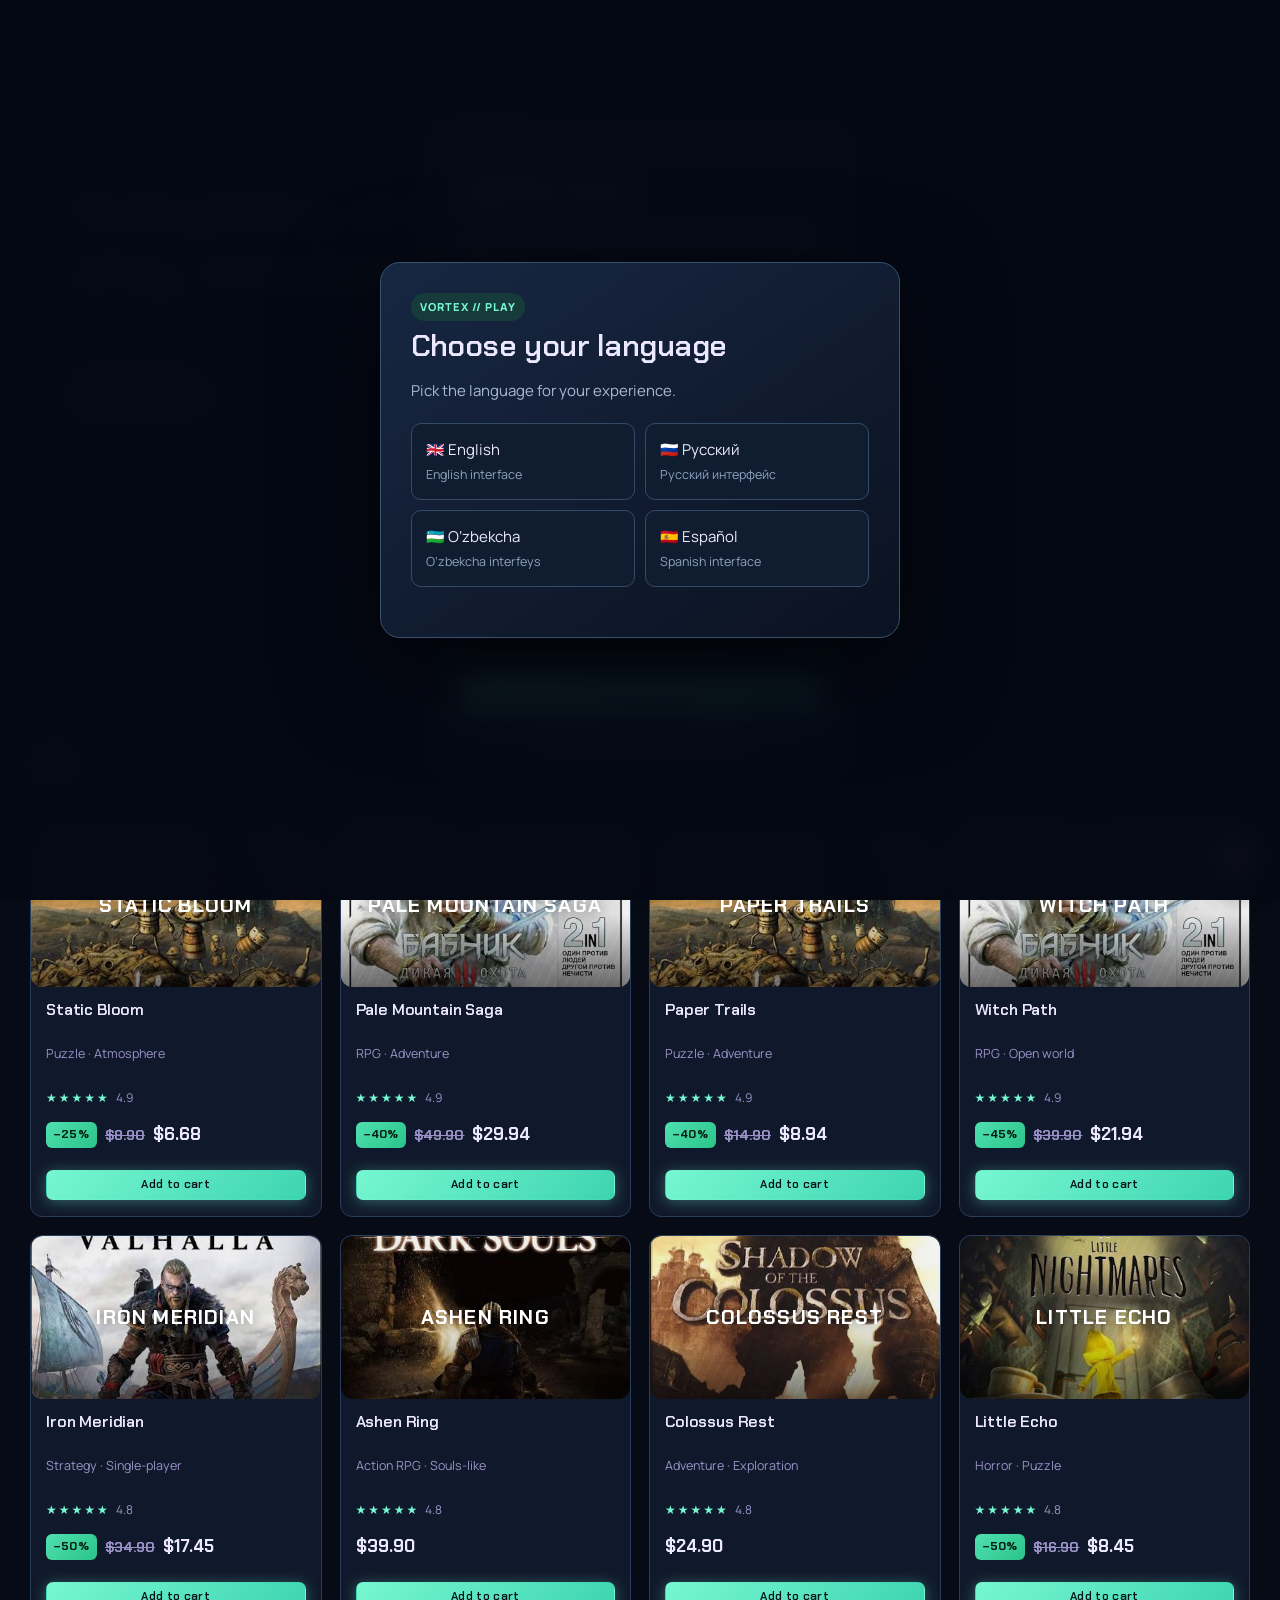
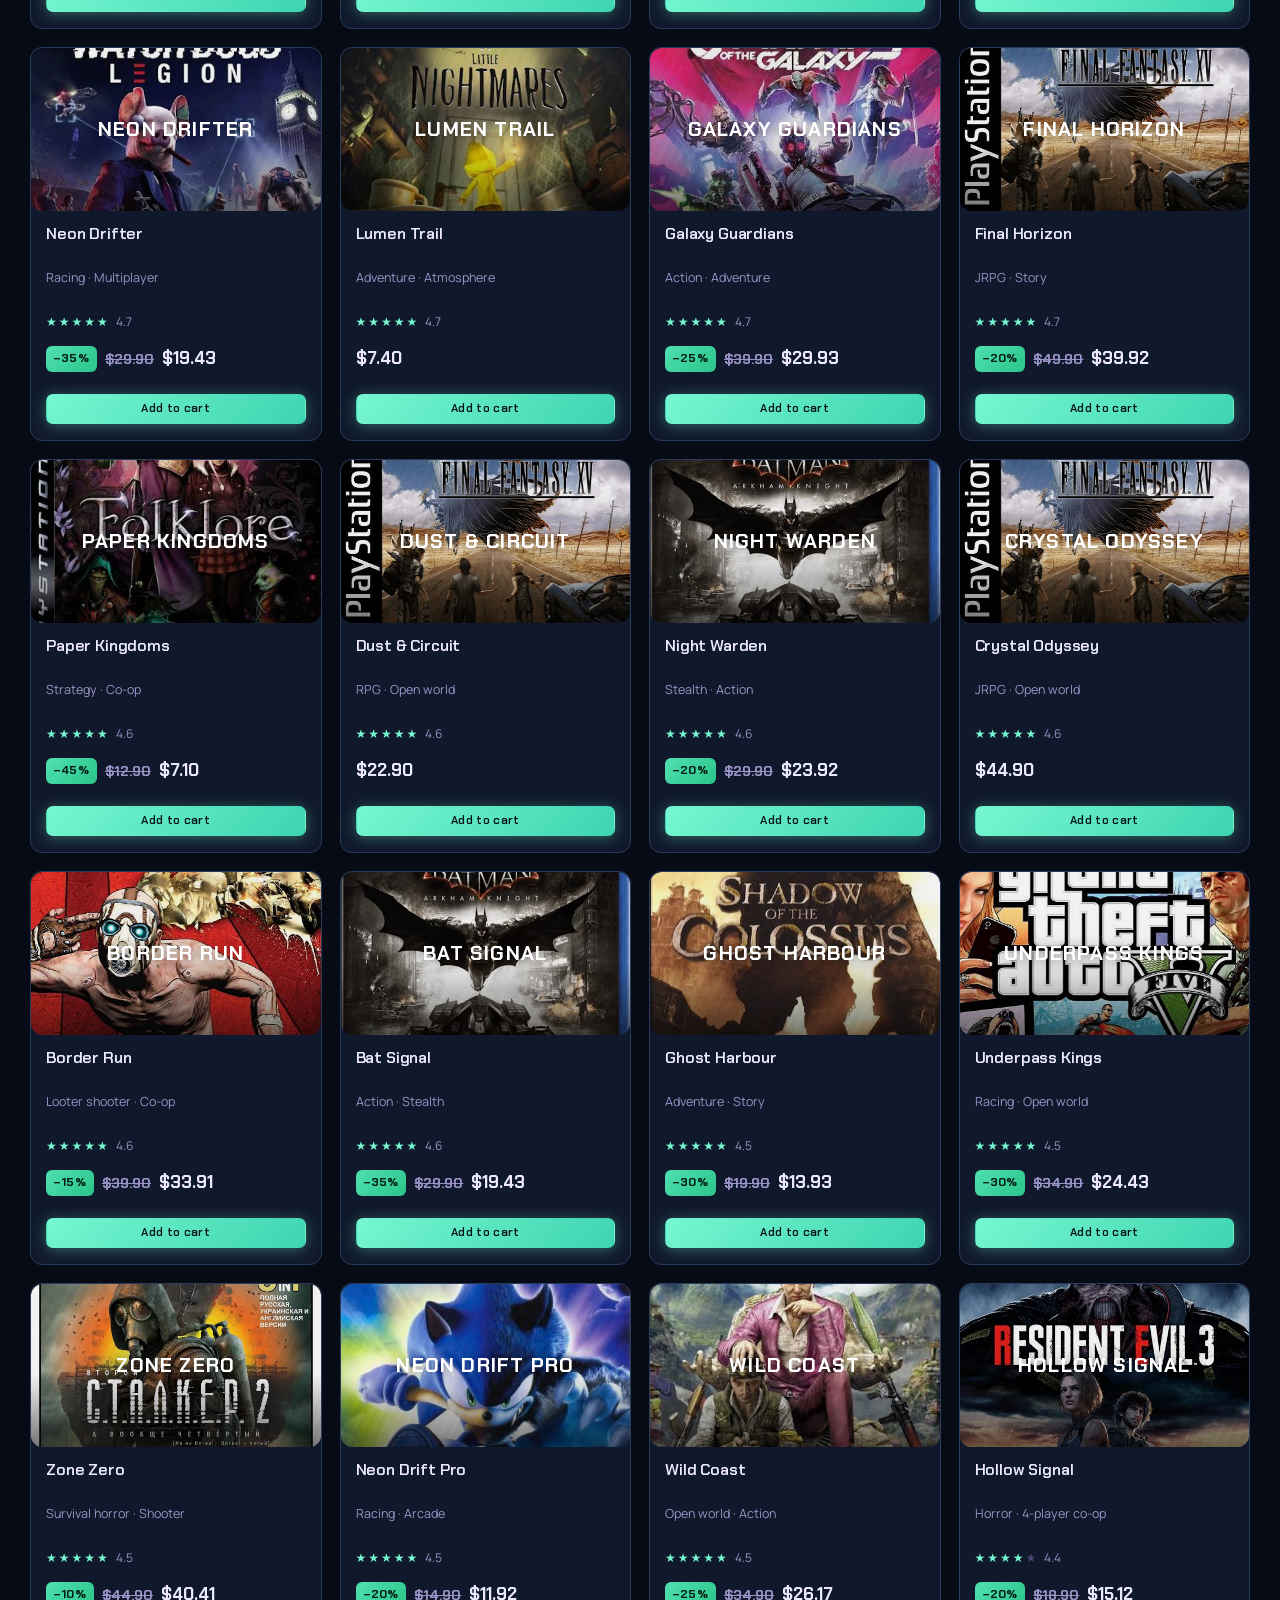
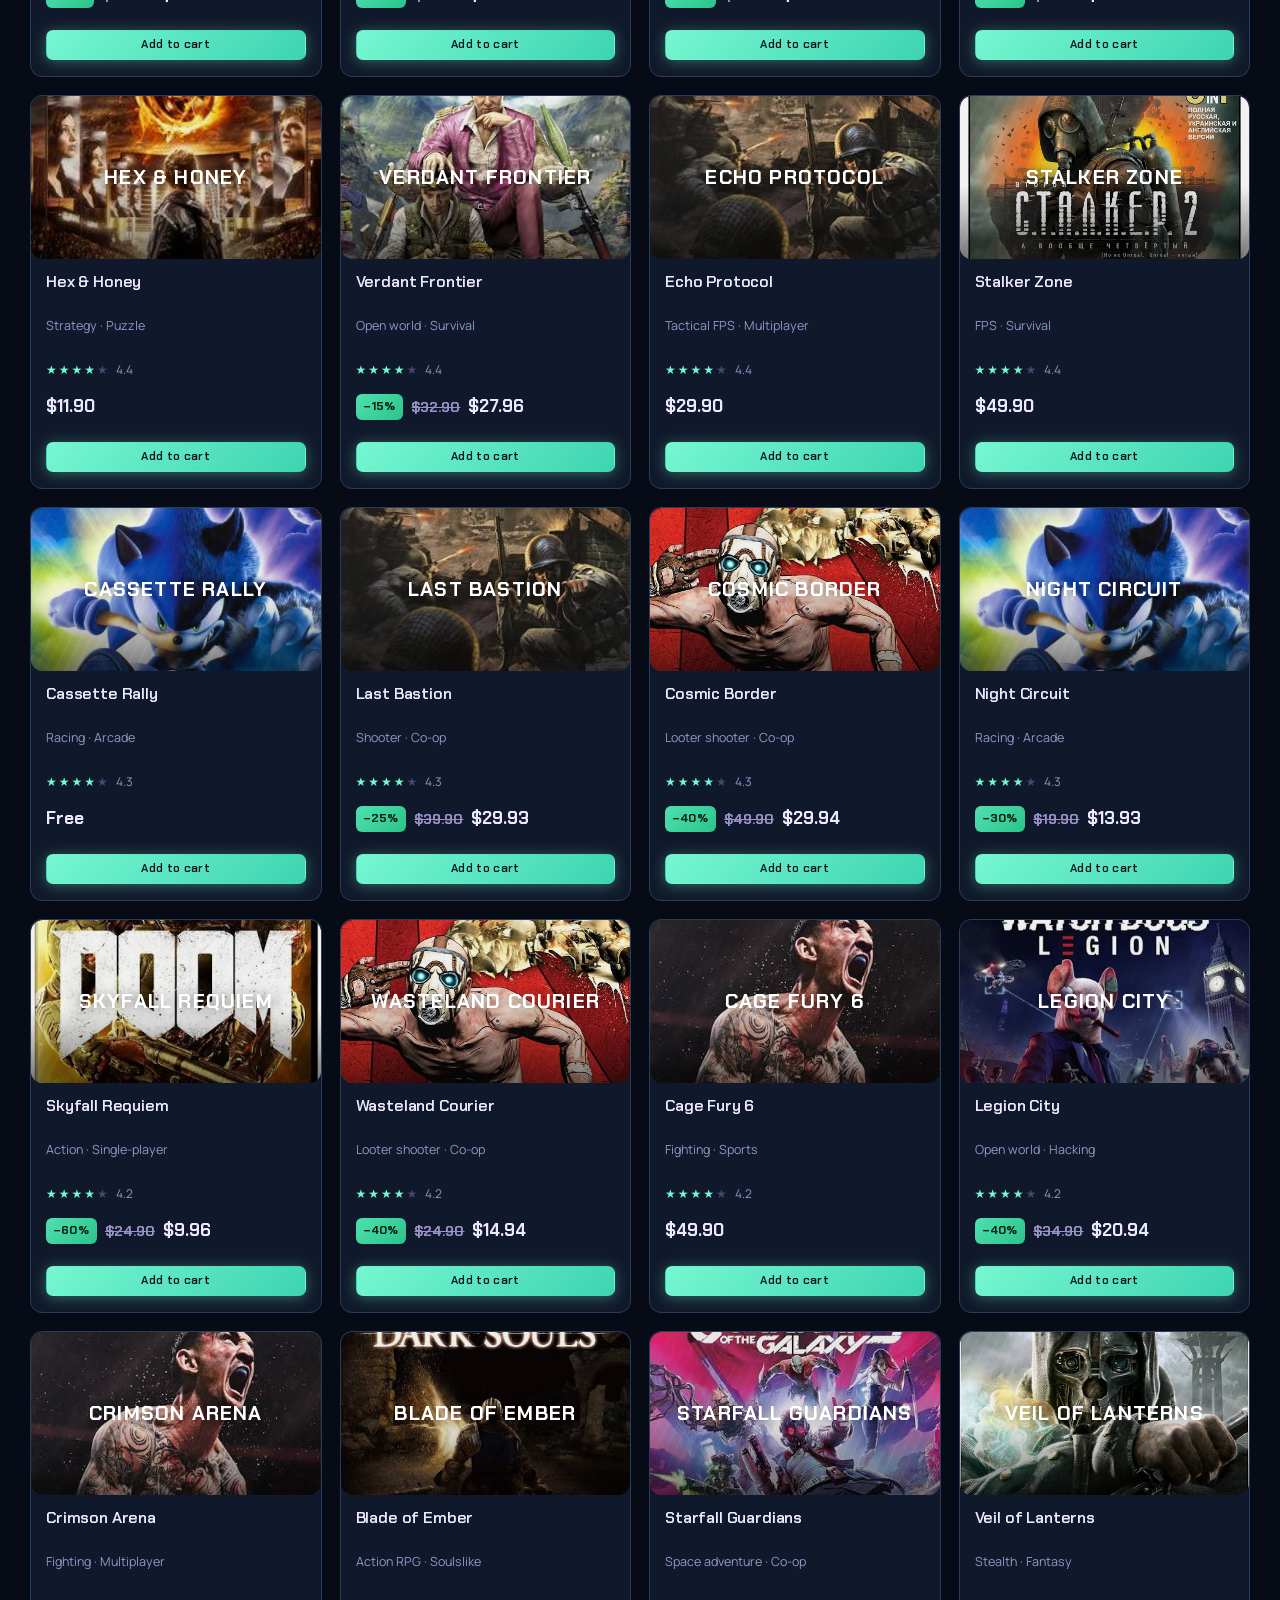
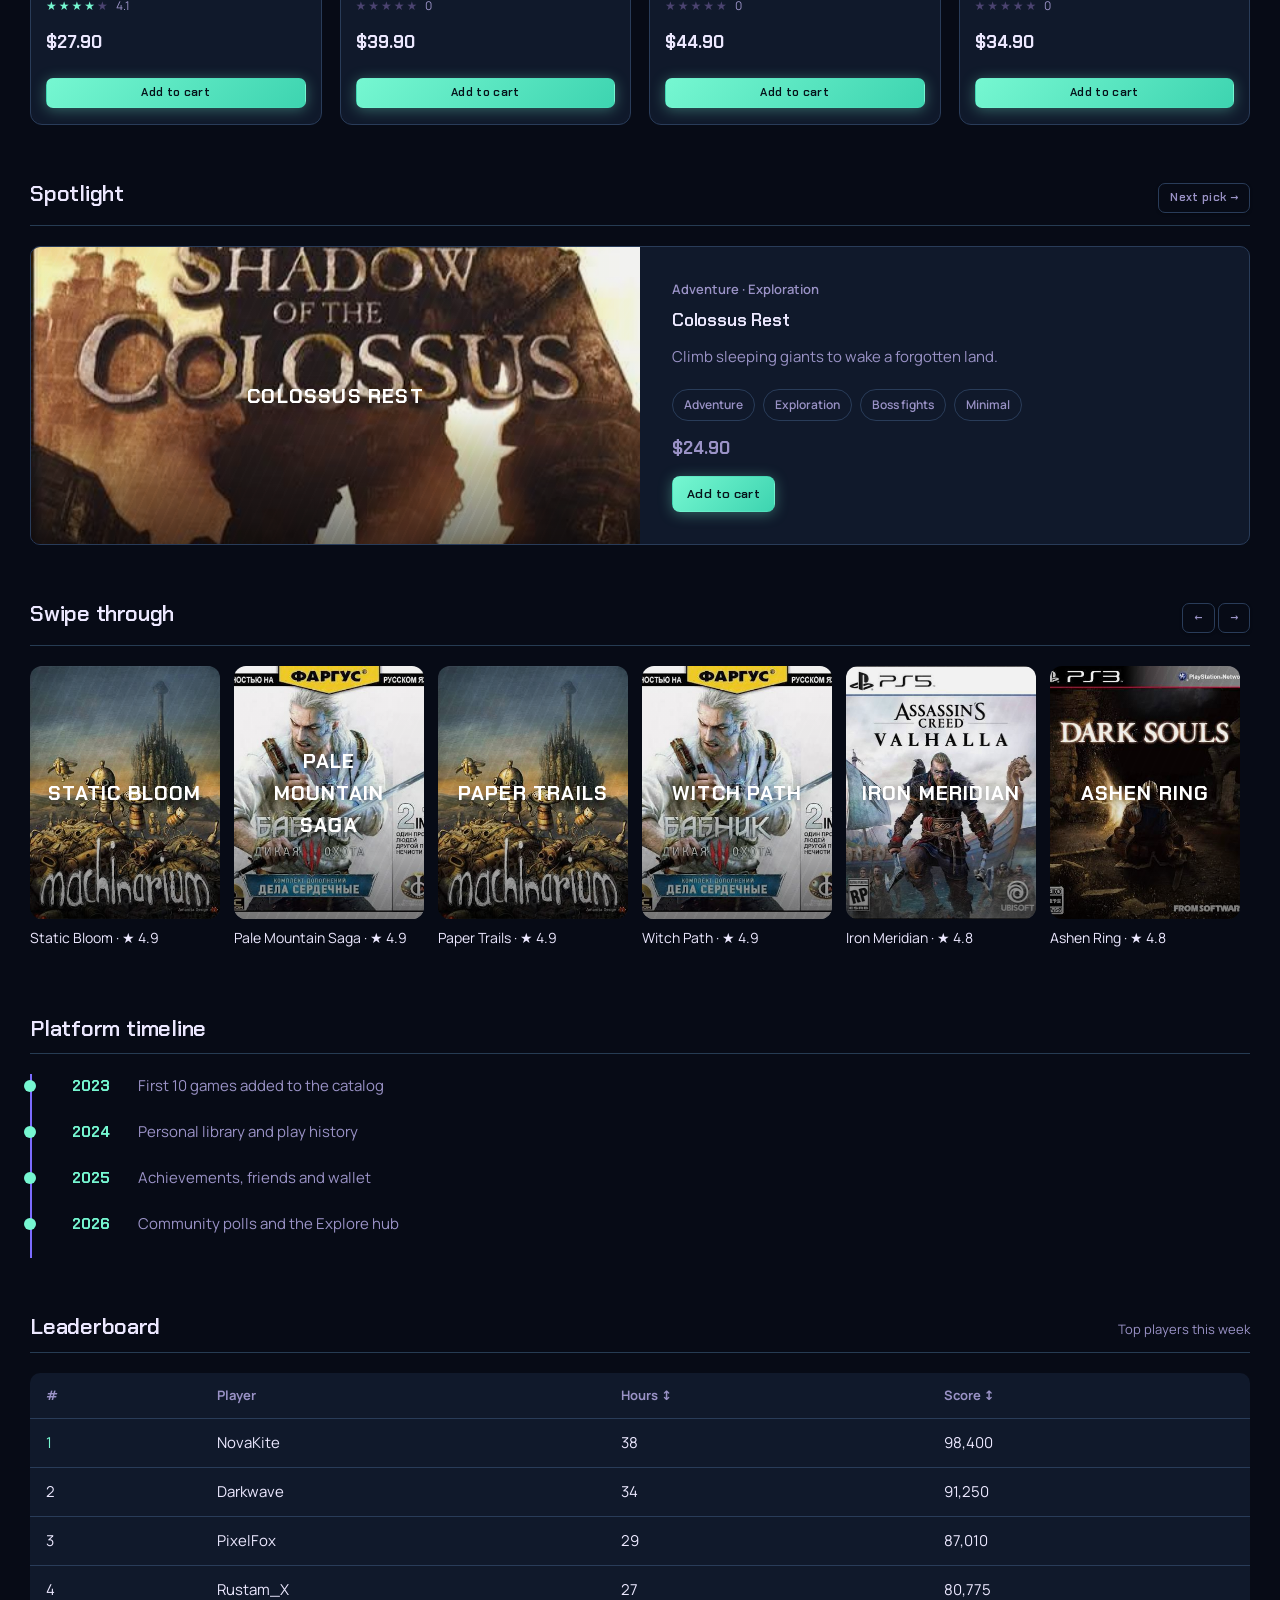
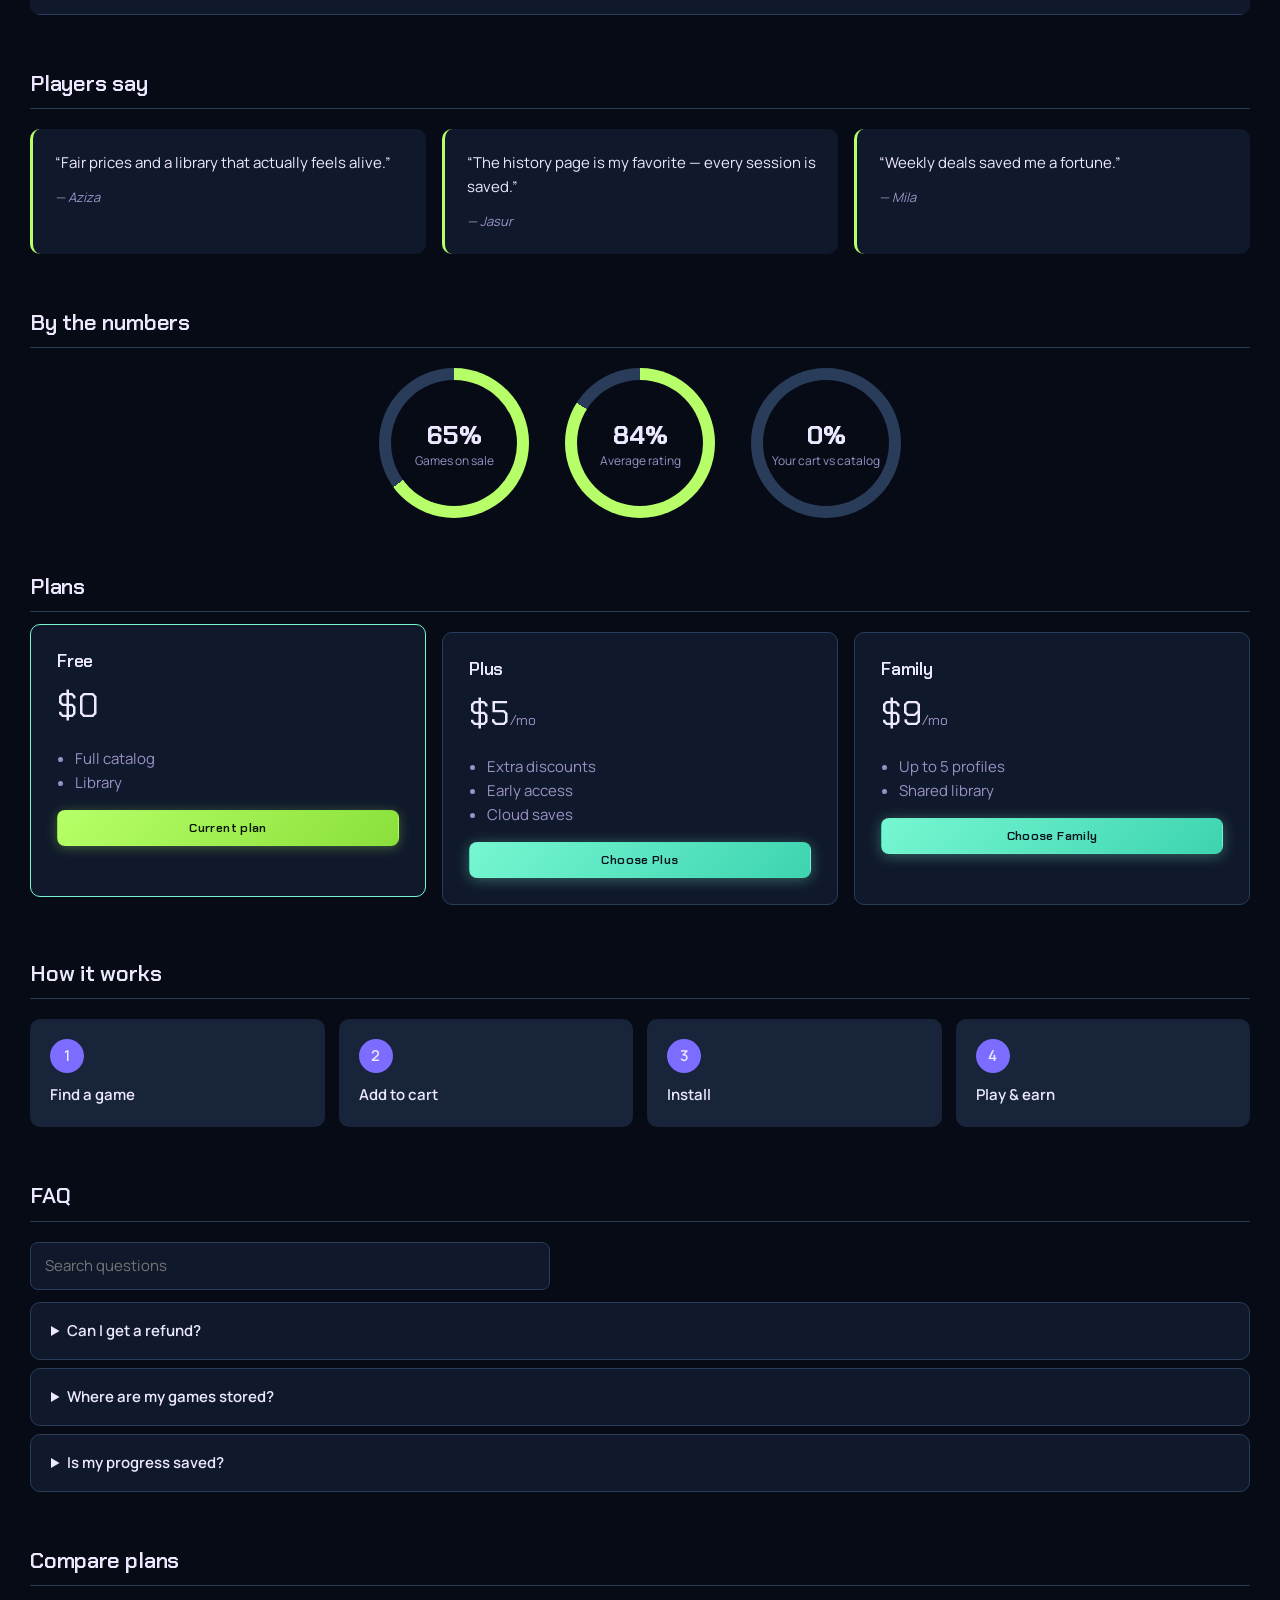
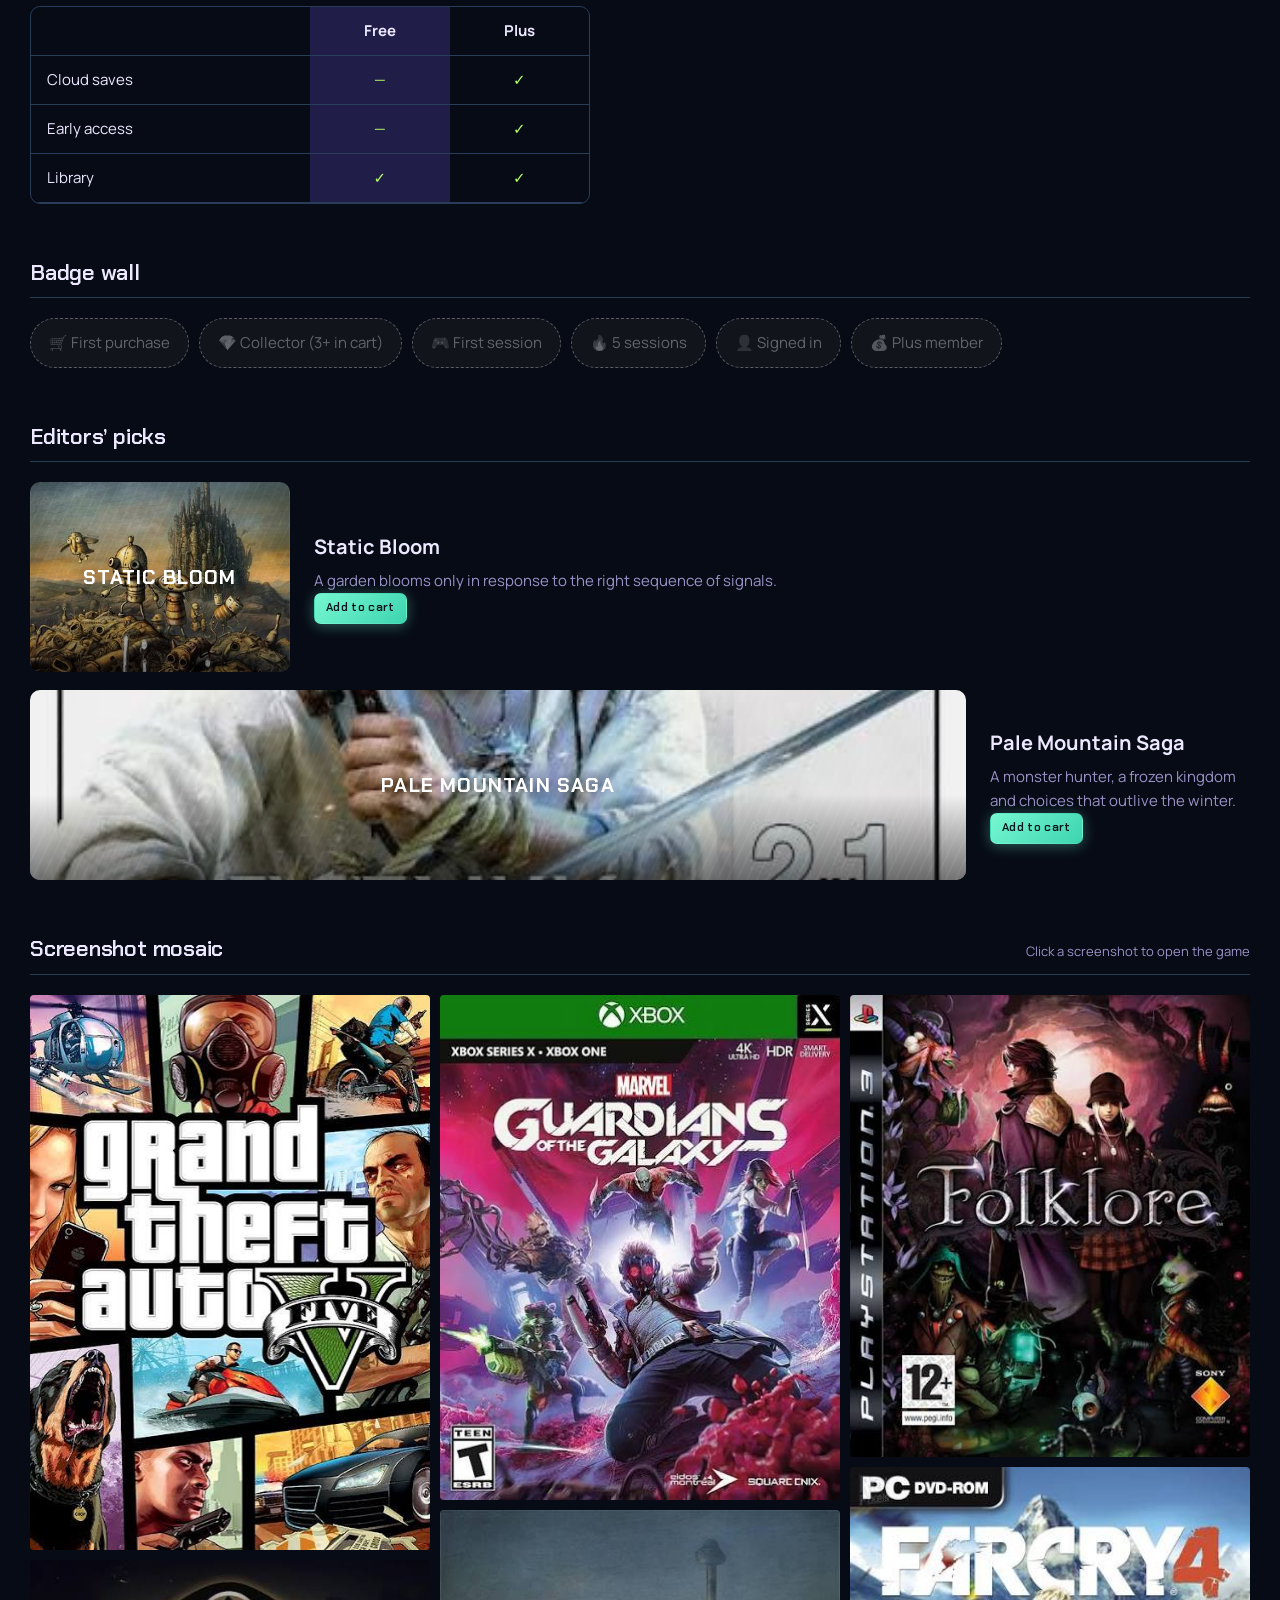
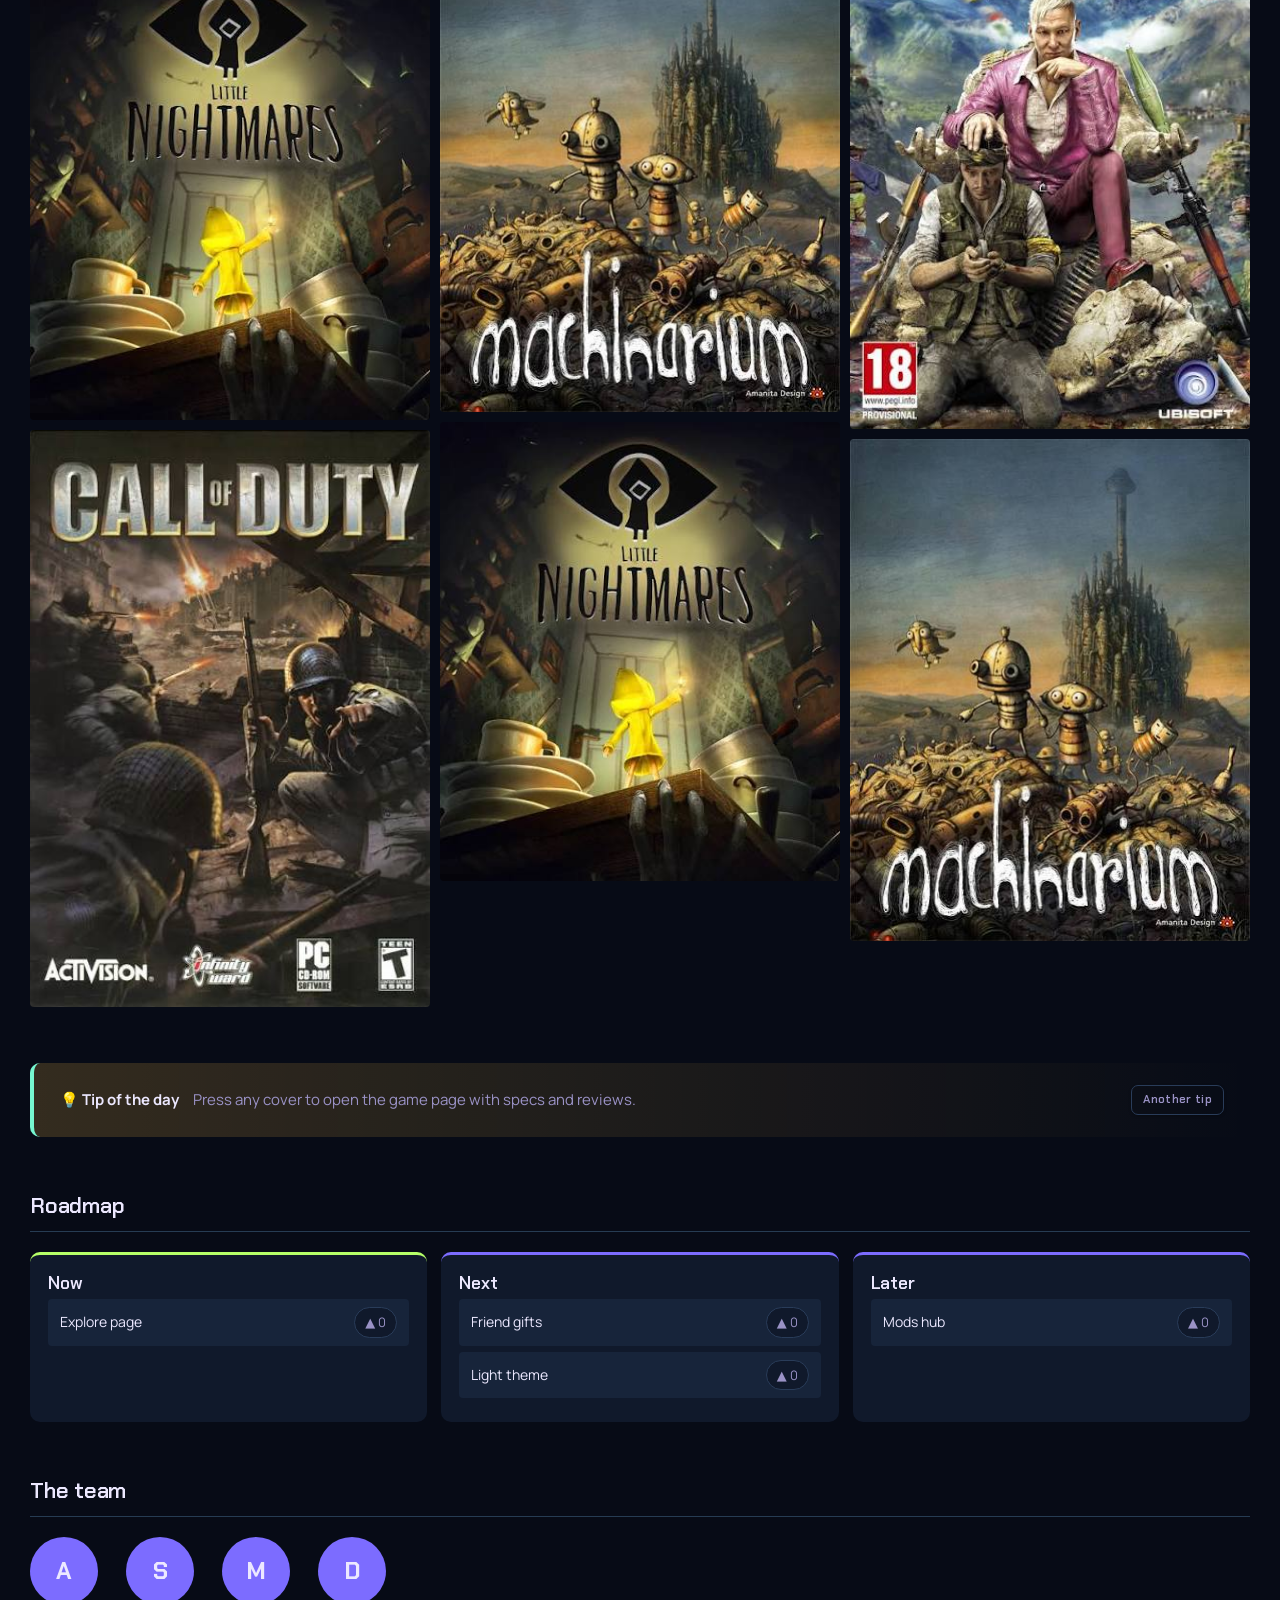
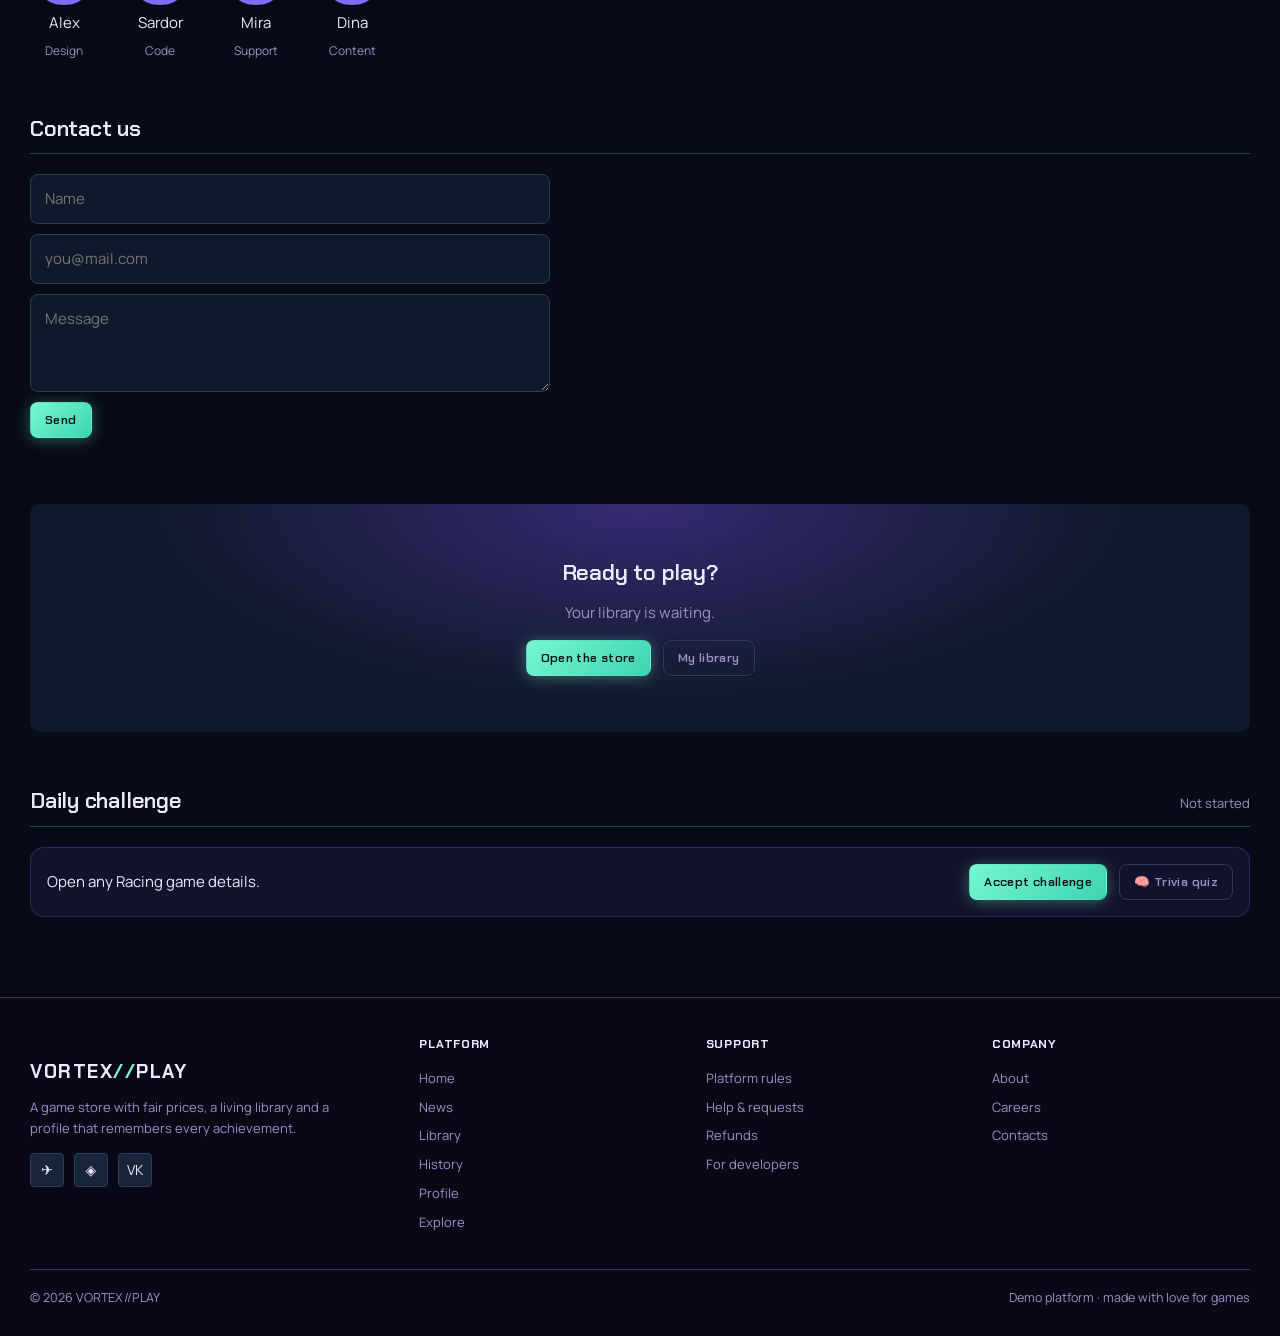
==== commit 7b31a705: "vortex-play" ====
--- a/explore.html
+++ b/explore.html
@@ -136,7 +136,6 @@
 </footer>
 
 <script src="app.js"></script>
-<script src="fpgames.js"></script>
 <script src="refresh.js"></script>
 <script src="features.js"></script>
 
--- a/style.css
+++ b/style.css
@@ -168,32 +168,64 @@
   display: inline-flex;
   align-items: center;
   justify-content: center;
-  gap: 8px;
-  padding: 11px 20px;
+  gap: 6px;
+  padding: 8px 16px;
   border: 1px solid transparent;
-  border-radius: var(--radius-s);
+  border-radius: 8px;
   background: var(--panel-2);
   font-family: var(--font-display);
-  font-size: 14px;
+  font-size: 13px;
   font-weight: 600;
-  letter-spacing: .02em;
+  letter-spacing: .03em;
   cursor: pointer;
-  transition: background .15s, border-color .15s, transform .08s;
-}
-
-.btn:hover { background: #26205a; }
-.btn:active { transform: translateY(1px); }
-
-.btn--primary { background: var(--amber); color: #1a1200; }
-.btn--primary:hover { background: #ffd071; }
-
-.btn--play { background: var(--mint); color: #062018; }
-.btn--play:hover { background: #6cecc2; }
-
-.btn--ghost { background: transparent; border-color: var(--line); color: var(--muted); }
-.btn--ghost:hover { background: var(--panel-2); color: var(--text); }
+  transition: background .18s, border-color .18s, transform .12s, box-shadow .18s, color .15s;
+  box-shadow: 0 1px 2px rgba(0,0,0,.25);
+}
+
+.btn:hover {
+  background: #2a2460;
+  transform: translateY(-1px);
+  box-shadow: 0 4px 14px rgba(0,0,0,.35);
+}
+.btn:active { transform: translateY(0); box-shadow: 0 1px 2px rgba(0,0,0,.25); }
+
+.btn--primary {
+  background: linear-gradient(135deg, #ffc247 0%, #ff9f1a 100%);
+  color: #1a1200;
+  border-color: transparent;
+  box-shadow: 0 2px 12px rgba(255, 194, 71, .35);
+}
+.btn--primary:hover {
+  background: linear-gradient(135deg, #ffd071 0%, #ffb340 100%);
+  box-shadow: 0 4px 18px rgba(255, 194, 71, .5);
+  transform: translateY(-1px);
+}
+
+.btn--play {
+  background: linear-gradient(135deg, #4fe0b0 0%, #2bc48a 100%);
+  color: #062018;
+  box-shadow: 0 2px 12px rgba(79, 224, 176, .3);
+}
+.btn--play:hover {
+  background: linear-gradient(135deg, #6cecc2 0%, #3dd4a0 100%);
+  box-shadow: 0 4px 18px rgba(79, 224, 176, .45);
+}
+
+.btn--ghost {
+  background: transparent;
+  border-color: var(--line);
+  color: var(--muted);
+  box-shadow: none;
+}
+.btn--ghost:hover {
+  background: var(--panel-2);
+  color: var(--text);
+  border-color: var(--violet);
+  box-shadow: 0 2px 10px rgba(123, 92, 255, .2);
+}
 
 .btn--block { width: 100%; }
+.btn--small { padding: 6px 12px; font-size: 12px; border-radius: 7px; }
 
 
 
@@ -219,7 +251,7 @@
 .cover {
   position: relative;
   aspect-ratio: 16 / 9;
-  border-radius: var(--radius-s);
+  border-radius: 10px;
   overflow: hidden;
   display: grid;
   place-items: center;
@@ -917,7 +949,7 @@
 
 .card__rating span:last-child { margin-left: 6px; color: var(--muted); }
 
-.btn--small { padding: 8px 14px; font-size: 13px; }
+/* btn--small defined with main .btn block */
 
 .post__more {
   padding: 0;
@@ -1084,10 +1116,11 @@
 .hero__info {
   display: flex;
   flex-direction: column;
-  padding: 26px;
-  border: 1px solid var(--line);
-  border-radius: var(--radius-m);
+  padding: 24px;
+  border: 1px solid var(--line);
+  border-radius: 14px;
   background: var(--panel);
+  box-shadow: 0 8px 28px rgba(0, 0, 0, .25);
 }
 
 .hero__kicker {
@@ -1126,10 +1159,102 @@
 .hero__buy {
   display: flex;
   flex-wrap: wrap;
-  gap: 10px;
+  gap: 8px;
   align-items: center;
   margin-top: auto;
-  padding-top: 26px;
+  padding-top: 22px;
+}
+
+/* Promo banners */
+.banners {
+  display: grid;
+  grid-template-columns: repeat(3, 1fr);
+  gap: 16px;
+  margin-top: 36px;
+}
+
+.banner {
+  position: relative;
+  display: flex;
+  flex-direction: column;
+  justify-content: flex-end;
+  min-height: 140px;
+  padding: 18px 20px;
+  border-radius: 14px;
+  border: 1px solid var(--line);
+  overflow: hidden;
+  background: var(--panel-2);
+  background-size: cover;
+  background-position: center;
+  text-decoration: none;
+  transition: transform .2s, box-shadow .2s, border-color .2s;
+}
+
+.banner::before {
+  content: "";
+  position: absolute;
+  inset: 0;
+  background: linear-gradient(160deg, transparent 20%, rgba(8, 6, 20, .85) 75%);
+  z-index: 0;
+}
+
+.banner > * { position: relative; z-index: 1; }
+
+.banner:hover {
+  transform: translateY(-3px);
+  border-color: var(--amber);
+  box-shadow: 0 14px 36px rgba(0, 0, 0, .45);
+}
+
+.banner__tag {
+  display: inline-block;
+  align-self: flex-start;
+  padding: 3px 9px;
+  margin-bottom: 8px;
+  border-radius: 999px;
+  background: var(--amber);
+  color: #1a1200;
+  font-size: 11px;
+  font-weight: 700;
+  letter-spacing: .04em;
+  text-transform: uppercase;
+}
+
+.banner__title {
+  margin: 0 0 4px;
+  font-family: var(--font-display);
+  font-size: 17px;
+  font-weight: 700;
+  line-height: 1.2;
+}
+
+.banner__text {
+  margin: 0;
+  font-size: 12.5px;
+  color: var(--muted);
+  max-width: 28ch;
+}
+
+.banner--wide {
+  grid-column: 1 / -1;
+  min-height: 160px;
+  flex-direction: row;
+  align-items: flex-end;
+  justify-content: space-between;
+  gap: 20px;
+  padding: 24px 28px;
+}
+
+.banner--wide .banner__title { font-size: 22px; }
+.banner--wide .banner__text { max-width: 40ch; }
+
+@media (max-width: 900px) {
+  .banners { grid-template-columns: 1fr 1fr; }
+  .banner--wide { grid-column: 1 / -1; }
+}
+
+@media (max-width: 560px) {
+  .banners { grid-template-columns: 1fr; }
 }
 
 .price {
@@ -1141,12 +1266,13 @@
 }
 
 .price__off {
-  padding: 4px 8px;
-  border-radius: var(--radius-s);
-  background: var(--mint);
+  padding: 3px 8px;
+  border-radius: 6px;
+  background: linear-gradient(135deg, #4fe0b0, #2bc48a);
   color: #062018;
   font-weight: 700;
-  font-size: 13px;
+  font-size: 12px;
+  letter-spacing: .02em;
 }
 
 .price__old { color: var(--muted); text-decoration: line-through; font-size: 14px; }
@@ -1164,12 +1290,17 @@
   display: flex;
   flex-direction: column;
   border: 1px solid var(--line);
-  border-radius: var(--radius-m);
+  border-radius: 12px;
   background: var(--panel);
   overflow: hidden;
-}
-
-.card:hover { border-color: var(--violet); }
+  transition: border-color .2s, transform .2s, box-shadow .2s;
+}
+
+.card:hover {
+  border-color: var(--violet);
+  transform: translateY(-4px);
+  box-shadow: 0 12px 32px rgba(0, 0, 0, .4);
+}
 
 .card__body {
   display: flex;
@@ -1434,32 +1565,54 @@
 
 .lib__side input[type="search"]:focus { border-color: var(--violet); outline: none; }
 
-.lib__filters { display: grid; gap: 2px; }
+.lib__filters { display: grid; gap: 4px; }
 
 .lib__filters button {
   display: flex;
   justify-content: space-between;
+  align-items: center;
   gap: 10px;
-  padding: 9px 12px;
-  border: 0;
-  border-radius: var(--radius-s);
+  padding: 8px 12px;
+  border: 1px solid transparent;
+  border-radius: 8px;
   background: transparent;
   color: var(--muted);
-  font-size: 14px;
+  font-family: var(--font-body);
+  font-size: 13px;
   font-weight: 600;
   text-align: left;
   cursor: pointer;
-}
-
-.lib__filters button:hover { background: var(--panel); color: var(--text); }
+  transition: background .15s, color .15s, border-color .15s, box-shadow .15s;
+}
+
+.lib__filters button:hover {
+  background: var(--panel);
+  color: var(--text);
+  border-color: var(--line);
+}
 
 .lib__filters button[aria-pressed="true"] {
   background: var(--panel-2);
   color: var(--text);
-  box-shadow: inset 2px 0 0 var(--amber);
-}
-
-.lib__filters span { color: var(--muted); font-weight: 500; }
+  border-color: transparent;
+  box-shadow: inset 3px 0 0 var(--amber);
+}
+
+.lib__filters span {
+  min-width: 22px;
+  padding: 2px 7px;
+  border-radius: 999px;
+  background: rgba(255,255,255,.06);
+  color: var(--muted);
+  font-size: 11px;
+  font-weight: 600;
+  text-align: center;
+}
+
+.lib__filters button[aria-pressed="true"] span {
+  background: rgba(255, 194, 71, .18);
+  color: var(--amber);
+}
 
 .lib__disk {
   padding: 16px;
@@ -1517,22 +1670,31 @@
   display: flex;
   flex-direction: column;
   border: 1px solid var(--line);
-  border-radius: var(--radius-m);
+  border-radius: 12px;
   background: var(--panel);
   overflow: hidden;
-}
-
-.game__cover { aspect-ratio: 16 / 9; }
-
-.game__body { display: grid; gap: 8px; padding: 14px 15px 16px; }
-
-.game__title { font-size: 16px; }
-
-.game__stat { display: flex; justify-content: space-between; gap: 10px; font-size: 12.5px; color: var(--muted); }
+  transition: border-color .2s, transform .2s, box-shadow .2s;
+}
+
+.game:hover {
+  border-color: var(--violet);
+  transform: translateY(-3px);
+  box-shadow: 0 10px 28px rgba(0, 0, 0, .35);
+}
+
+.game__cover { aspect-ratio: 16 / 9; border-radius: 0; }
+
+.game__body { display: grid; gap: 8px; padding: 12px 14px 14px; }
+
+.game__title { font-size: 15px; }
+
+.game__stat { display: flex; justify-content: space-between; gap: 10px; font-size: 12px; color: var(--muted); }
 
 .game__state {
   font-weight: 700;
   font-family: var(--font-display);
+  font-size: 11px;
+  letter-spacing: .03em;
 }
 
 .game__state[data-state="Installed"] { color: var(--mint); }
@@ -1540,10 +1702,26 @@
 .game__state[data-state="Not installed"] { color: var(--muted); }
 
 .game__progress { display: grid; gap: 5px; }
-.game__progress p { margin: 0; font-size: 12px; color: var(--muted); display: flex; justify-content: space-between; }
-
-.game__actions { display: flex; gap: 8px; margin-top: 4px; }
-.game__actions .btn { flex: 1; padding: 9px 12px; font-size: 13px; }
+.game__progress p { margin: 0; font-size: 11.5px; color: var(--muted); display: flex; justify-content: space-between; }
+
+.game__actions {
+  display: flex;
+  gap: 6px;
+  margin-top: 6px;
+}
+
+.game__actions .btn {
+  flex: 1;
+  padding: 6px 10px;
+  font-size: 12px;
+  border-radius: 7px;
+  min-height: 32px;
+}
+
+.game__actions .btn--ghost {
+  flex: 0 0 auto;
+  padding: 6px 12px;
+}
 
 .lib__empty {
   padding: 40px 20px;
@@ -1846,20 +2024,51 @@
 .arcade__help { margin: 10px 0 0; font-size: 12px; color: var(--muted); }
 
 /* ---------- Play history ---------- */
-.lib__history-head { display: flex; align-items: center; justify-content: space-between; }
-.lib__history-clear { background: none; border: 0; color: var(--muted); font-size: 12px; cursor: pointer; text-decoration: underline; }
-.lib__history-clear:hover { color: var(--text); }
+.lib__history-head { display: flex; align-items: center; justify-content: space-between; gap: 8px; }
+.lib__history-clear {
+  background: none;
+  border: 1px solid transparent;
+  border-radius: 6px;
+  padding: 4px 8px;
+  color: var(--muted);
+  font-size: 11.5px;
+  font-weight: 600;
+  cursor: pointer;
+  transition: color .15s, background .15s, border-color .15s;
+}
+.lib__history-clear:hover {
+  color: var(--text);
+  background: var(--panel-2);
+  border-color: var(--line);
+}
 .history { list-style: none; margin: 12px 0 0; padding: 0; display: grid; gap: 10px; }
 .history li { display: grid; gap: 2px; padding-bottom: 10px; border-bottom: 1px solid var(--line); }
 .history li:last-child { border-bottom: 0; padding-bottom: 0; }
 .history b { font-size: 14px; }
 .history span, .history__empty { font-size: 12px; color: var(--muted); }
-.lastplayed { display: flex; align-items: center; justify-content: space-between; gap: 16px; margin-bottom: 18px; padding: 14px 18px; background: var(--panel); border: 1px solid var(--line); border-left: 3px solid var(--mint); border-radius: var(--radius-m); }
+.lastplayed {
+  display: flex;
+  align-items: center;
+  justify-content: space-between;
+  gap: 16px;
+  margin-bottom: 18px;
+  padding: 14px 18px;
+  background: var(--panel);
+  border: 1px solid var(--line);
+  border-left: 3px solid var(--mint);
+  border-radius: 12px;
+}
 .lastplayed[hidden] { display: none; }
 .lastplayed div { display: grid; gap: 2px; }
 .lastplayed span { font-size: 11px; letter-spacing: .08em; text-transform: uppercase; color: var(--mint); }
-.lastplayed b { font-family: var(--font-display); font-size: 20px; }
-.lastplayed em { font-style: normal; font-size: 13px; color: var(--muted); }
+.lastplayed b { font-family: var(--font-display); font-size: 18px; }
+.lastplayed em { font-style: normal; font-size: 12.5px; color: var(--muted); }
+.lastplayed .btn {
+  padding: 6px 14px;
+  font-size: 12px;
+  flex-shrink: 0;
+  min-height: 32px;
+}
 
 
 /* ============================================================
@@ -2033,3 +2242,240 @@
   .feat-bar__row { flex-direction: column; align-items: stretch; }
   .feat-input { min-width: 0; width: 100%; }
 }
+
+/* ===== Extra features UI ===== */
+.feat-fab {
+  position: fixed;
+  right: 16px;
+  bottom: 16px;
+  z-index: 90;
+  width: 44px;
+  height: 44px;
+  border-radius: 50%;
+  border: 1px solid rgba(255,255,255,.15);
+  background: rgba(12, 16, 28, .92);
+  color: inherit;
+  font-size: 1.2rem;
+  cursor: pointer;
+  box-shadow: 0 8px 24px rgba(0,0,0,.35);
+  display: flex;
+  align-items: center;
+  justify-content: center;
+}
+.feat-fab:hover { border-color: var(--accent, #7b5cff); transform: scale(1.05); }
+.feat-fab--theme { bottom: 16px; }
+
+html.feat-light {
+  --bg: #eef1f7;
+  --panel: #ffffff;
+  --text: #12141c;
+  --muted: #5a6478;
+  --line: rgba(0,0,0,.1);
+  color-scheme: light;
+}
+html.feat-light body { background: var(--bg); color: var(--text); }
+html.feat-light .feat-fab { background: #fff; border-color: rgba(0,0,0,.12); }
+
+.feat-hotkeys {
+  position: fixed; inset: 0; z-index: 200;
+  background: rgba(0,0,0,.55);
+  display: flex; align-items: center; justify-content: center;
+  padding: 20px;
+}
+.feat-hotkeys[hidden] { display: none !important; }
+.feat-hotkeys__card {
+  background: var(--panel, #121826);
+  border: 1px solid rgba(255,255,255,.12);
+  border-radius: 16px;
+  padding: 24px 28px;
+  max-width: 360px;
+  width: 100%;
+}
+.feat-hotkeys__card h3 { margin: 0 0 12px; }
+.feat-hotkeys__card ul { list-style: none; padding: 0; margin: 0 0 16px; display: grid; gap: 8px; }
+.feat-hotkeys__card li { display: flex; align-items: center; gap: 10px; }
+.feat-hotkeys kbd {
+  font: 600 12px/1 "Chakra Petch", monospace;
+  background: rgba(255,255,255,.08);
+  border: 1px solid rgba(255,255,255,.15);
+  border-radius: 6px;
+  padding: 4px 8px;
+  min-width: 28px;
+  text-align: center;
+}
+
+.feat-compare-tray {
+  position: fixed;
+  left: 50%;
+  bottom: 18px;
+  transform: translateX(-50%);
+  z-index: 80;
+  background: rgba(12,16,28,.95);
+  border: 1px solid rgba(123,92,255,.4);
+  border-radius: 14px;
+  padding: 10px 14px;
+  box-shadow: 0 12px 40px rgba(0,0,0,.4);
+  max-width: min(720px, 96vw);
+}
+.feat-compare-tray[hidden] { display: none !important; }
+.feat-compare-tray__inner { display: flex; flex-wrap: wrap; align-items: center; gap: 10px; }
+.feat-compare-tray__label { font-size: .85rem; opacity: .85; white-space: nowrap; }
+.feat-compare-tray__list { display: flex; flex-wrap: wrap; gap: 6px; flex: 1; }
+.feat-compare-tray .feat-chip button {
+  background: none; border: 0; color: inherit; cursor: pointer; margin-left: 4px; opacity: .7;
+}
+.feat-compare-tray .feat-chip button:hover { opacity: 1; }
+
+.feat-modal {
+  position: fixed; inset: 0; z-index: 190;
+  background: rgba(0,0,0,.6);
+  display: flex; align-items: center; justify-content: center;
+  padding: 20px;
+}
+.feat-modal[hidden] { display: none !important; }
+.feat-modal__card {
+  position: relative;
+  background: var(--panel, #121826);
+  border: 1px solid rgba(255,255,255,.12);
+  border-radius: 16px;
+  padding: 28px;
+  max-width: 480px;
+  width: 100%;
+  max-height: 90vh;
+  overflow: auto;
+}
+.feat-modal__card--wide { max-width: 900px; }
+.feat-modal__x {
+  position: absolute; top: 12px; right: 14px;
+  background: none; border: 0; color: inherit; font-size: 1.4rem; cursor: pointer; opacity: .7;
+}
+.feat-modal__x:hover { opacity: 1; }
+.feat-modal__actions { display: flex; flex-wrap: wrap; gap: 8px; margin-top: 16px; }
+
+.feat-cmp-table-wrap { overflow-x: auto; margin-top: 12px; }
+.feat-cmp-table {
+  width: 100%;
+  border-collapse: collapse;
+  font-size: .9rem;
+}
+.feat-cmp-table th, .feat-cmp-table td {
+  border: 1px solid rgba(255,255,255,.1);
+  padding: 10px 12px;
+  text-align: left;
+}
+.feat-cmp-table thead th { background: rgba(123,92,255,.15); }
+.feat-cmp-table tbody th { white-space: nowrap; }
+
+.feat-card-actions {
+  position: absolute;
+  top: 8px;
+  right: 8px;
+  display: flex;
+  gap: 4px;
+  z-index: 2;
+  opacity: 0;
+  transition: opacity .15s;
+}
+[data-game]:hover .feat-card-actions,
+.card:hover .feat-card-actions { opacity: 1; }
+.feat-icon-btn {
+  width: 28px; height: 28px;
+  border-radius: 8px;
+  border: 1px solid rgba(255,255,255,.2);
+  background: rgba(0,0,0,.55);
+  color: #fff;
+  cursor: pointer;
+  font-size: 13px;
+  display: flex; align-items: center; justify-content: center;
+}
+.feat-icon-btn:hover { border-color: var(--accent, #7b5cff); background: rgba(123,92,255,.35); }
+[data-game], .card { position: relative; }
+
+.feat-genres { margin: 8px 0 20px; }
+.feat-genres__label { font-size: .85rem; opacity: .7; margin: 0 0 8px; }
+.feat-chip.is-on {
+  border-color: var(--accent, #7b5cff);
+  background: rgba(123,92,255,.25);
+  color: #fff;
+}
+
+.feat-coupon {
+  padding: 12px 16px;
+  border-top: 1px solid rgba(255,255,255,.08);
+}
+.feat-coupon label { display: block; font-size: .8rem; opacity: .75; margin-bottom: 6px; }
+.feat-coupon__row { display: flex; gap: 8px; }
+.feat-coupon__hint { font-size: .8rem; margin: 6px 0 0; opacity: .8; }
+.feat-coupon__hint.is-ok { color: #5ddea5; }
+.feat-coupon__hint.is-bad { color: #ff7b7b; }
+
+.feat-streak-card {
+  margin: 16px 0;
+  padding: 16px 18px;
+  border-radius: 12px;
+  background: rgba(123,92,255,.12);
+  border: 1px solid rgba(123,92,255,.25);
+}
+.feat-streak-card h3 { margin: 0 0 6px; font-size: 1rem; }
+.feat-streak-card p { margin: 4px 0; }
+.feat-muted { opacity: .75; font-size: .9rem; }
+.feat-streak-card code {
+  background: rgba(0,0,0,.25);
+  padding: 2px 6px;
+  border-radius: 4px;
+  font-size: .85em;
+}
+
+.feat-hist-stats {
+  display: flex;
+  flex-wrap: wrap;
+  gap: 16px;
+  margin: 12px 0 8px;
+  font-size: .95rem;
+  opacity: .9;
+}
+.feat-hist-stats b { font-family: "Chakra Petch", sans-serif; }
+
+@media (max-width: 760px) {
+  .feat-compare-tray { bottom: 70px; }
+  .feat-fab { bottom: 72px; }
+}
+
+/* ---------- profile photo ---------- */
+.has-photo {
+  background-size: cover !important;
+  background-position: center !important;
+  background-repeat: no-repeat !important;
+  color: transparent !important;
+  font-size: 0 !important;
+}
+
+.card-me__avatar { position: relative; overflow: hidden; }
+
+.card-me__avatar.is-editable { cursor: pointer; }
+
+.card-me__avatar.is-editable::after {
+  content: "📷";
+  position: absolute;
+  inset: 0;
+  display: grid;
+  place-items: center;
+  font-size: 26px;
+  background: rgba(10, 10, 20, .55);
+  opacity: 0;
+  transition: opacity .18s ease;
+}
+
+.card-me__avatar.is-editable:hover::after,
+.card-me__avatar.is-editable:focus-visible::after { opacity: 1; }
+
+.card-me__avatar.is-editable:focus-visible { outline: 2px solid var(--mint); outline-offset: 2px; }
+
+@media (hover: none) {
+  .card-me__avatar.is-editable::after {
+    inset: auto 0 0 0;
+    height: 28px;
+    font-size: 15px;
+    opacity: 1;
+  }
+}
--- a/refresh.css
+++ b/refresh.css
@@ -4,7 +4,19 @@
 body{background-image:radial-gradient(900px 480px at 8% -10%,rgba(52,115,255,.24),transparent 65%),radial-gradient(800px 420px at 96% 0%,rgba(43,255,205,.12),transparent 60%),linear-gradient(180deg,#070b16,#090e1b 60%,#070b16)}
 .topbar{background:rgba(7,11,22,.88);border-color:#263c53}
 .logo{letter-spacing:.08em}.logo span{color:var(--amber)}
-.btn{border-radius:9px}.btn--primary{background:var(--amber);box-shadow:0 0 22px #76f7d11f}.btn--play{background:var(--mint)}
+.btn{border-radius:8px;padding:7px 14px;font-size:12.5px;letter-spacing:.03em;box-shadow:0 1px 3px rgba(0,0,0,.3)}
+.btn:hover{transform:translateY(-1px);box-shadow:0 4px 14px rgba(0,0,0,.4)}
+.btn--primary{background:linear-gradient(135deg,#76f7d1 0%,#3dd4b0 100%);color:#06131a;box-shadow:0 2px 14px rgba(118,247,209,.35)}
+.btn--primary:hover{background:linear-gradient(135deg,#9affdf 0%,#5ee8c4 100%);box-shadow:0 4px 20px rgba(118,247,209,.5)}
+.btn--play{background:linear-gradient(135deg,#b6ff68 0%,#8ae03a 100%);color:#0a1804;box-shadow:0 2px 12px rgba(182,255,104,.3)}
+.btn--play:hover{background:linear-gradient(135deg,#c8ff8a 0%,#9eec52 100%);box-shadow:0 4px 18px rgba(182,255,104,.45)}
+.btn--ghost:hover{border-color:var(--amber);box-shadow:0 2px 10px rgba(118,247,209,.15)}
+.btn--small{padding:5px 11px;font-size:11.5px;border-radius:7px}
+.banner{border-color:#293c59;border-radius:14px}
+.banner:hover{border-color:var(--amber);box-shadow:0 14px 36px rgba(0,0,0,.5)}
+.banner__tag{background:var(--amber);color:#06131a}
+.card{border-radius:12px;transition:transform .2s,border-color .2s,box-shadow .2s}
+.card:hover{transform:translateY(-4px);border-color:var(--amber);box-shadow:0 12px 32px rgba(0,0,0,.45)}
 .section__head{border-color:#263c53}.cover{border-radius:12px}.grid .game,.game{border-radius:14px;overflow:hidden;border-color:#293c59;transition:transform .2s,border-color .2s,box-shadow .2s}.grid .game:hover,.game:hover{transform:translateY(-5px);border-color:#76f7d1;box-shadow:0 14px 40px #0005}
 .hero{gap:34px}.hero__cover{border-radius:16px;box-shadow:0 20px 70px #0006}.hero__info h1{font-size:clamp(36px,5vw,62px)}.hero__kicker{color:var(--amber)}
 .about-site__card{border-radius:16px;background:linear-gradient(130deg,#162744,#10172a);border-color:#293c59}
@@ -16,3 +28,13 @@
 .vp-lang h2{font-size:30px;margin:8px 0}.vp-lang p{color:#a8b9d1}.vp-lang__options{display:grid;grid-template-columns:1fr 1fr;gap:10px;margin:20px 0}.vp-lang__options button{padding:14px;border:1px solid #344b68;border-radius:10px;background:#101c30;text-align:left;cursor:pointer}.vp-lang__options button:hover{border-color:#76f7d1;background:#1b3048}.vp-lang__options small{display:block;color:#8ea3be;margin-top:3px}
 .vp-arcade{position:fixed;inset:0;z-index:1900;background:#050914f5;display:flex;align-items:center;justify-content:center;padding:20px;overflow:auto}.vp-arcade__shell{width:min(1120px,100%);border:1px solid #314966;border-radius:18px;background:#0d1627;box-shadow:0 30px 100px #000b;overflow:hidden}.vp-arcade__top{display:flex;align-items:center;justify-content:space-between;gap:14px;padding:18px 22px;border-bottom:1px solid #263c53}.vp-arcade__top h2{font-size:clamp(20px,3vw,30px)}.vp-arcade__top p{margin:3px 0 0;color:#92a7c2;font-size:13px}.vp-arcade__close{border:1px solid #344b68;background:#15243a;border-radius:9px;padding:9px 13px;cursor:pointer}.vp-arcade__layout{display:grid;grid-template-columns:1fr 260px}.vp-arcade__screen{padding:18px;min-width:0}.vp-arcade canvas{width:100%;height:auto;display:block;border-radius:12px;background:#070d19;border:1px solid #253a55;image-rendering:pixelated}.vp-arcade__side{padding:20px;border-left:1px solid #263c53;background:#0a1221}.vp-arcade__badge{display:inline-block;padding:5px 9px;border-radius:99px;background:#173a3a;color:#76f7d1;font-size:11px;font-weight:800;letter-spacing:.1em}.vp-arcade__side h3{font-size:21px;margin:12px 0 8px}.vp-arcade__side p,.vp-arcade__side li{font-size:13px;color:#9cb0ca}.vp-arcade__side ul{padding-left:18px}.vp-arcade__mission{padding:12px;border:1px solid #30445e;border-radius:10px;margin:12px 0;background:#101d30}.vp-arcade__mission b{color:#eaf6ff;display:block}.vp-arcade__stats{display:flex;gap:8px;flex-wrap:wrap;margin:12px 0}.vp-arcade__stats span{flex:1;min-width:65px;padding:9px;background:#142239;border-radius:8px;text-align:center;color:#b9c9df;font-size:12px}.vp-arcade__stats strong{display:block;color:#76f7d1;font-size:18px}.vp-arcade__start{width:100%;padding:12px;border:0;border-radius:9px;background:#76f7d1;color:#06131a;font-weight:900;cursor:pointer}.vp-arcade__hint{font-size:12px;color:#7f95b2;margin-top:12px}.vp-arcade__message{position:absolute;inset:18px;display:flex;align-items:center;justify-content:center;flex-direction:column;text-align:center;background:#07101dd9;border-radius:12px;padding:20px}.vp-arcade__message h3{font-size:clamp(22px,4vw,42px);margin:0 0 8px}.vp-arcade__message p{color:#b1c2d8;max-width:42ch}.vp-arcade__canvaswrap{position:relative}.vp-arcade__message[hidden]{display:none}
 @media(max-width:760px){.vp-arcade{padding:8px;align-items:flex-start}.vp-arcade__layout{grid-template-columns:1fr}.vp-arcade__side{border-left:0;border-top:1px solid #263c53}.vp-arcade__screen{padding:10px}.vp-arcade__top{padding:13px}.vp-arcade__side{padding:14px}.vp-lang__card{padding:22px}}
+
+/* Library buttons polish */
+.game__actions .btn{padding:6px 10px;font-size:12px;border-radius:7px;min-height:32px}
+.lib__filters button{border-radius:8px;padding:8px 12px;font-size:13px}
+.lib__filters button[aria-pressed="true"]{box-shadow:inset 3px 0 0 var(--amber)}
+.lib__filters button[aria-pressed="true"] span{background:rgba(118,247,209,.18);color:var(--amber)}
+.lastplayed{border-radius:12px}
+.lastplayed .btn{padding:6px 14px;font-size:12px;min-height:32px}
+.lib__history-clear{border-radius:6px;padding:4px 8px;font-size:11.5px;font-weight:600}
+.lib__history-clear:hover{background:#15243a;border:1px solid #344b68;text-decoration:none}
